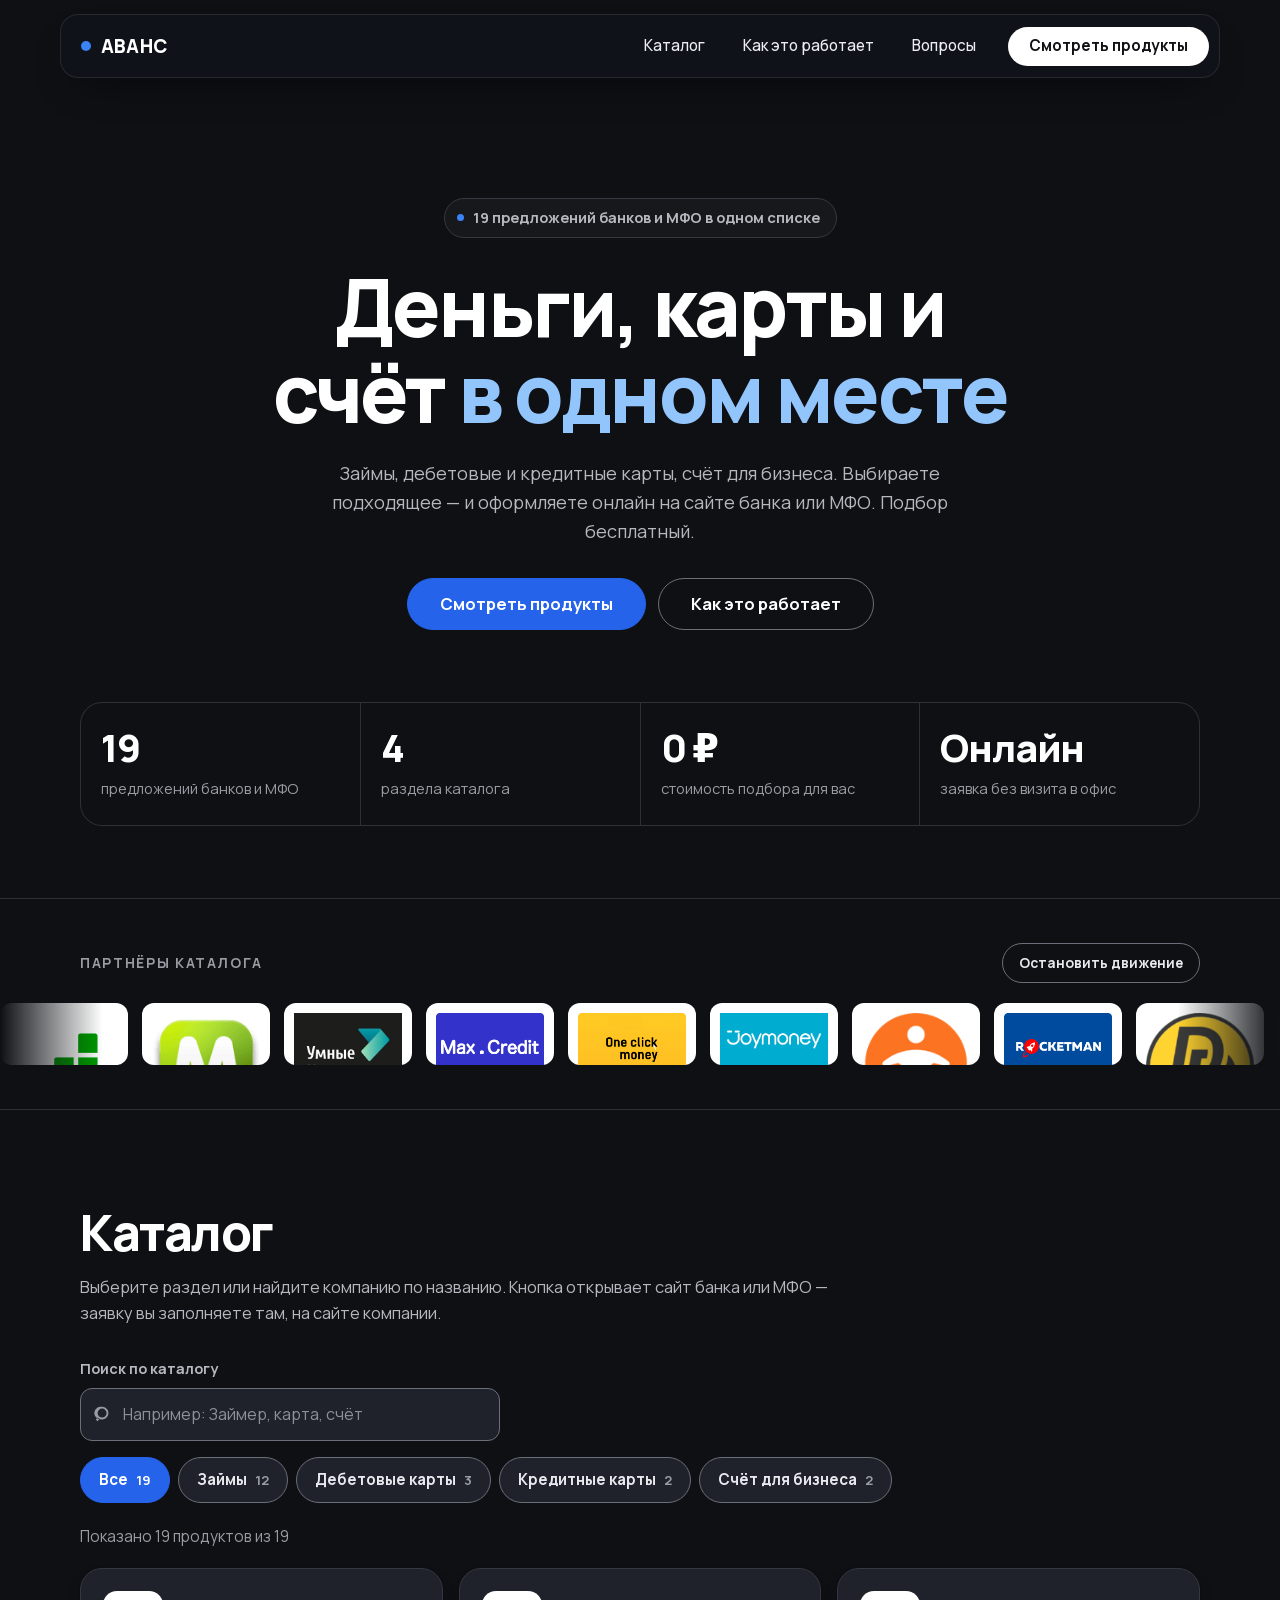
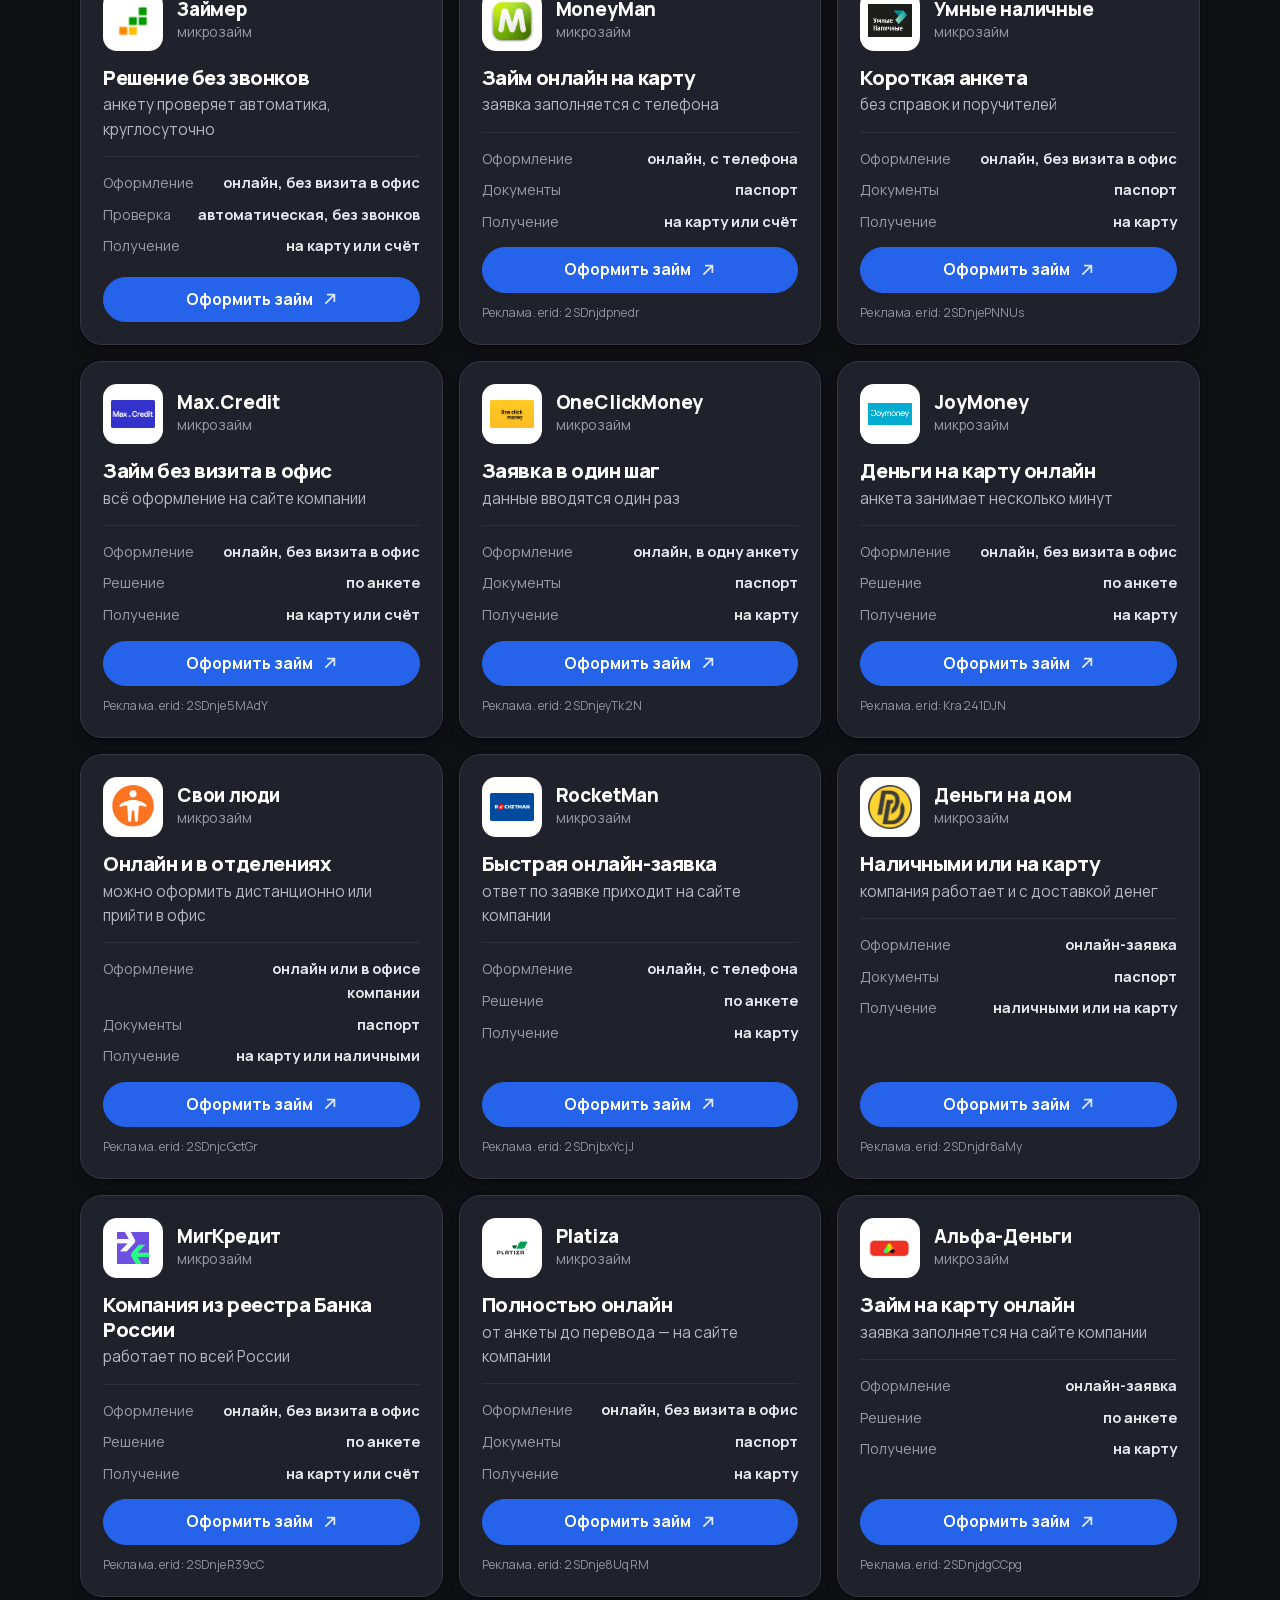
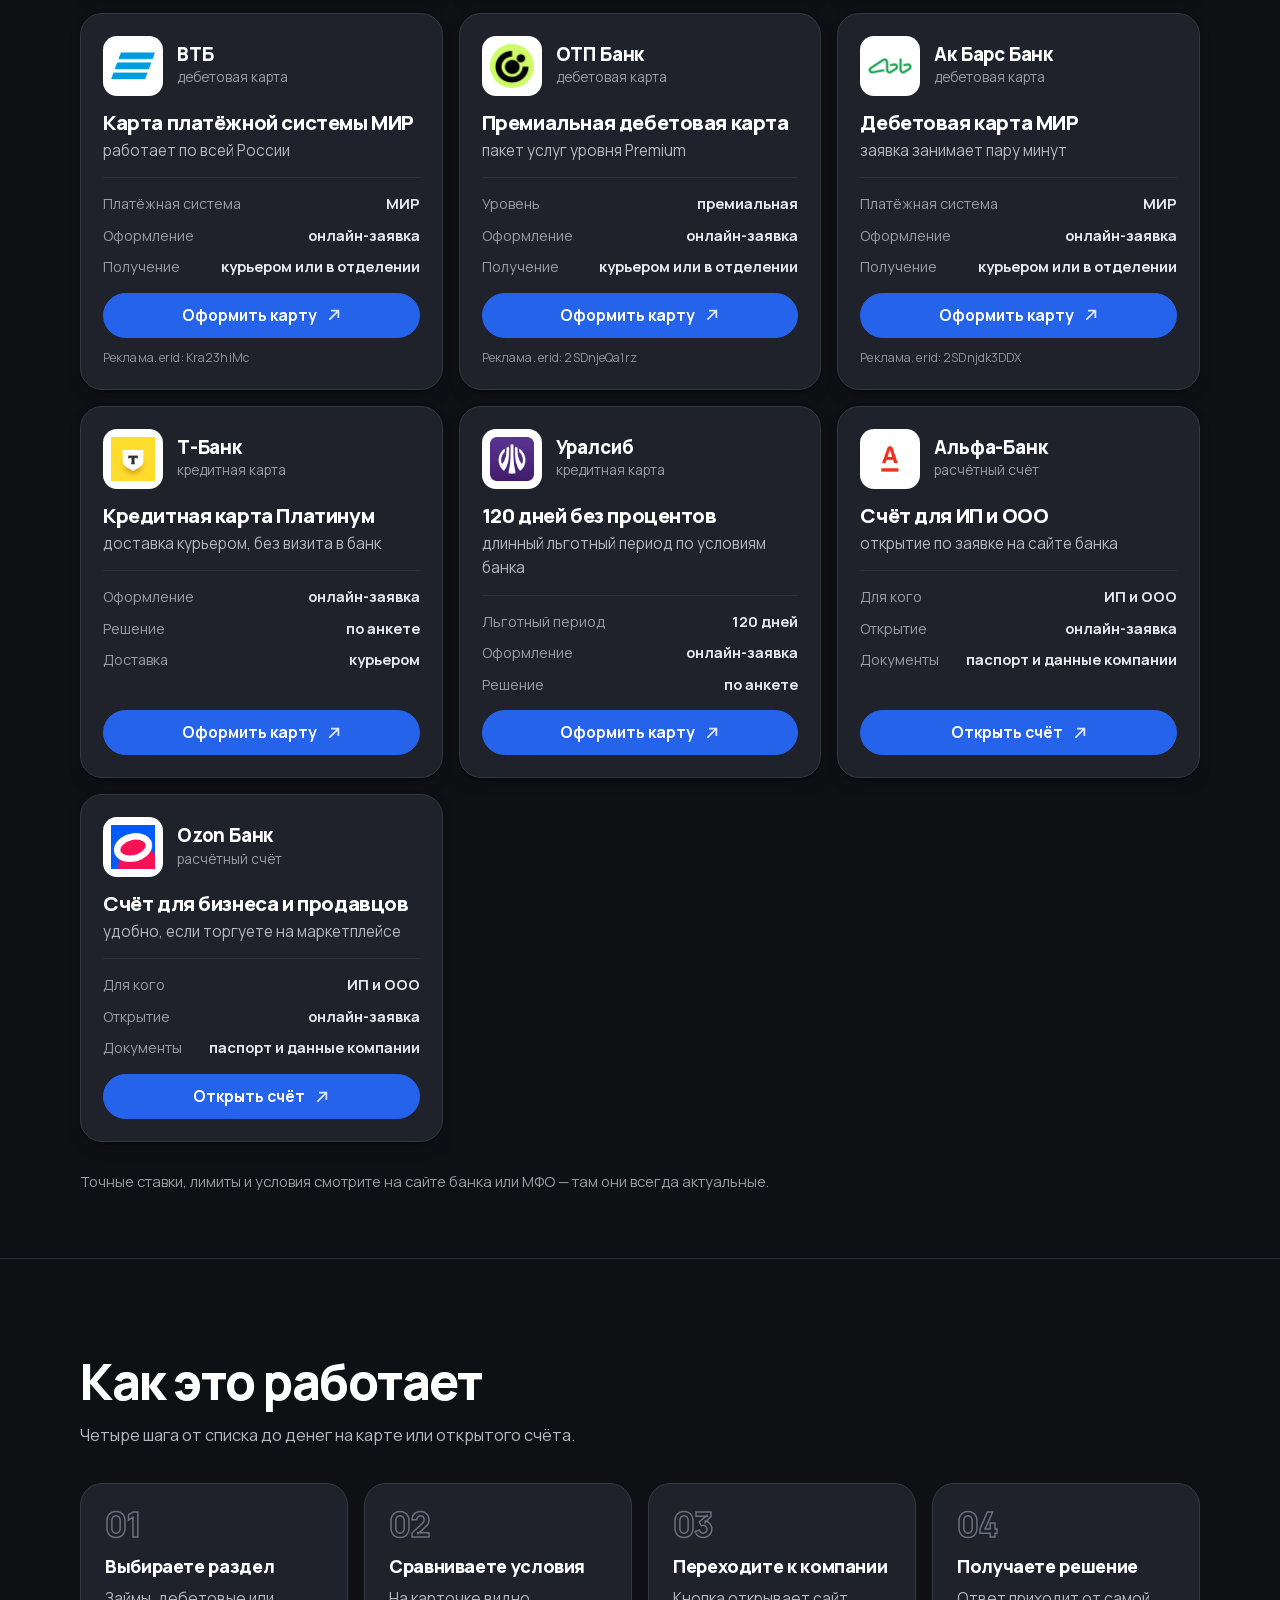
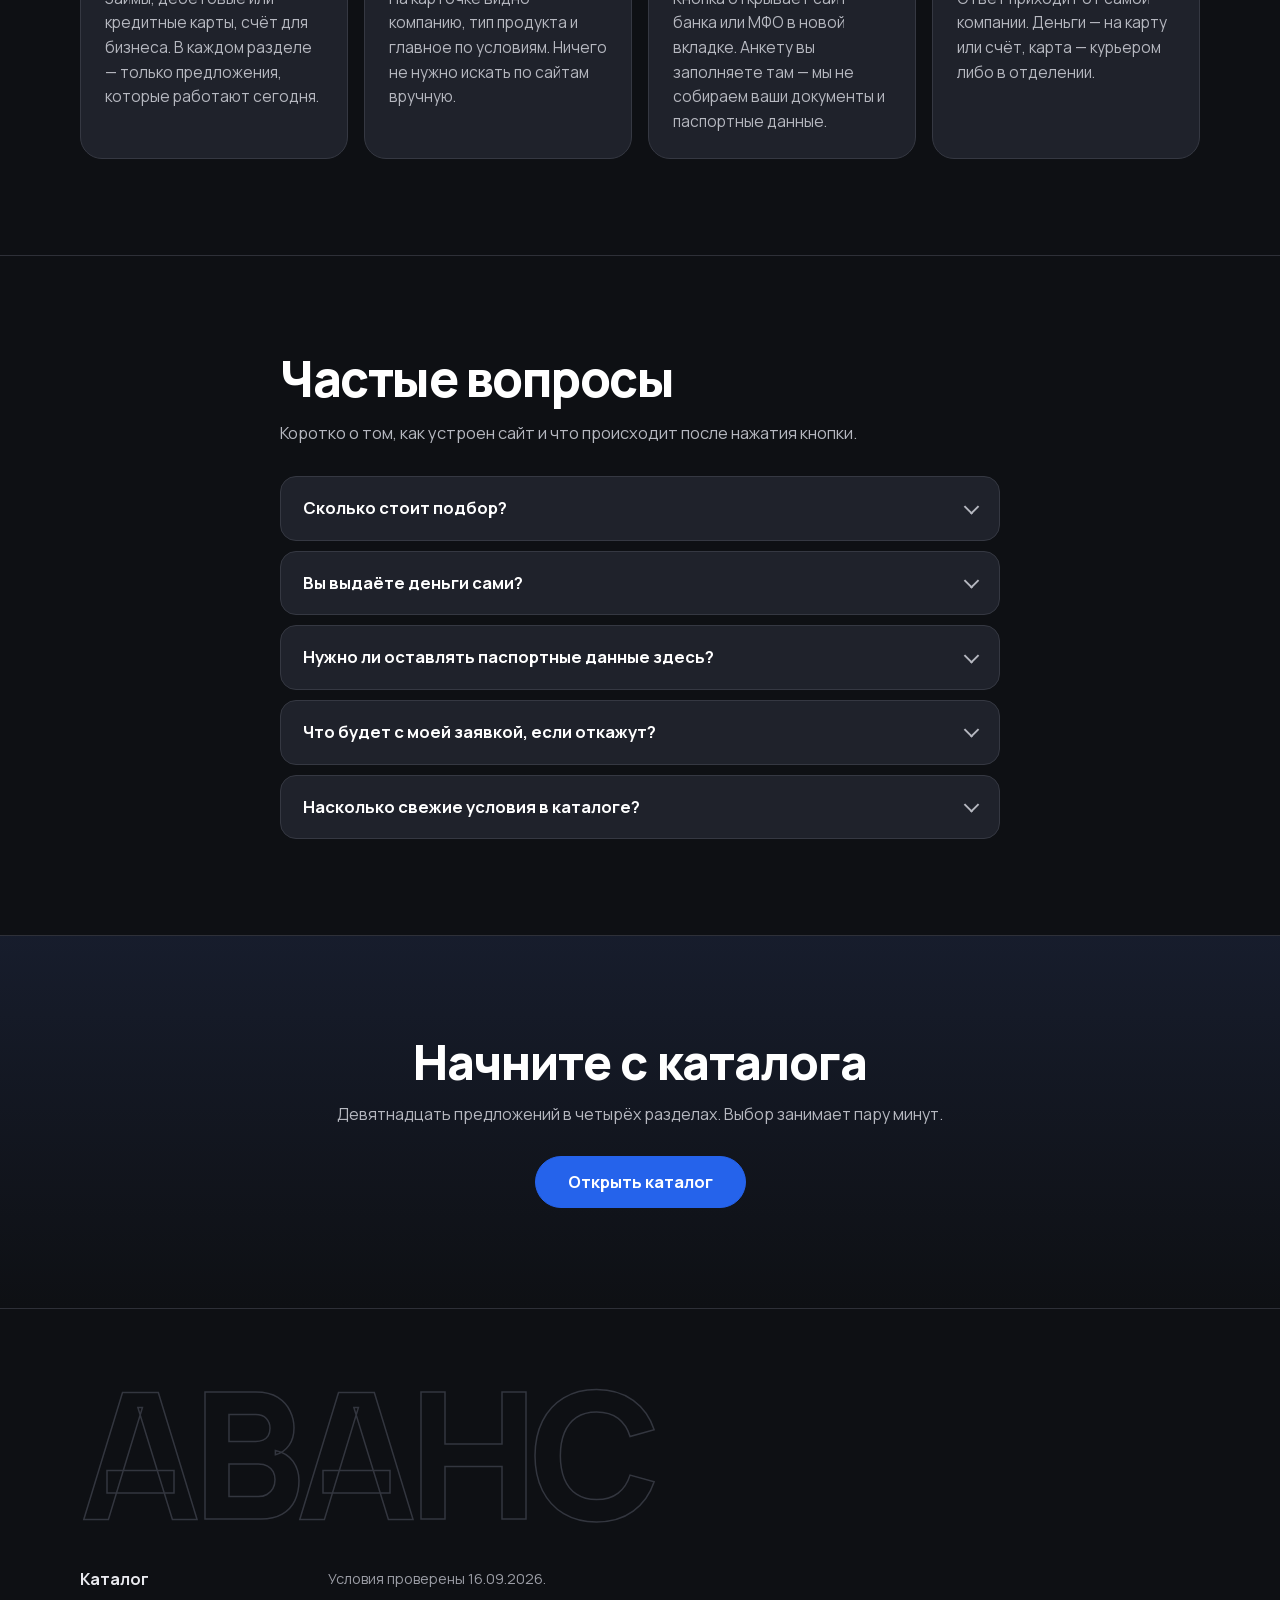
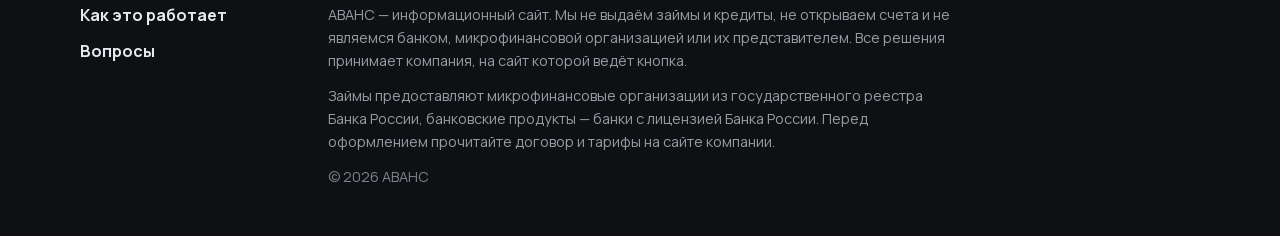
==== index.html @ 2697eca4 "Контраст, фильтры на нативных label, стрелка внешней ссылки, noscript Co-Authored-By: Claude Opus 5 " ====
<!DOCTYPE html>
<html lang="ru">
<head>
<meta charset="utf-8">
<meta name="viewport" content="width=device-width, initial-scale=1">
<title>АВАНС — займы, карты и счёт для бизнеса в одном списке</title>
<meta name="description" content="АВАНС — витрина финансовых продуктов: займы онлайн, дебетовые и кредитные карты, расчётный счёт для ИП и ООО. Сравните предложения банков и МФО и оформите заявку онлайн.">
<meta name="theme-color" content="#0e1014">
<meta name="robots" content="noindex, nofollow">
<meta property="og:type" content="website">
<meta property="og:title" content="АВАНС — займы, карты и счёт для бизнеса">
<meta property="og:description" content="Займы онлайн, дебетовые и кредитные карты, расчётный счёт для бизнеса — в одном списке.">
<link rel="icon" href="favicon.svg" type="image/svg+xml">
<link rel="stylesheet" href="fonts/manrope.css?v=20260916120903">
<link rel="stylesheet" href="css/style.css?v=20260916120903">
</head>
<body>

<a class="skip-link" href="#main">Перейти к каталогу</a>

<header class="head">
  <div class="head__bar">
    <a class="brand" href="index.html" aria-label="АВАНС — на главную">
      <span class="brand__dot" aria-hidden="true"></span>
      <span class="brand__word" data-brand>АВАНС</span>
    </a>

    <nav class="head__nav" aria-label="Разделы сайта">
      <ul class="pills" role="list">
        <li><a class="pill" href="#catalog">Каталог</a></li>
        <li><a class="pill" href="#how">Как это работает</a></li>
        <li><a class="pill" href="#faq">Вопросы</a></li>
      </ul>
    </nav>

    <a class="btn btn--light head__cta" href="#catalog">Смотреть продукты</a>

    <button class="burger" type="button" id="burger" aria-expanded="false" aria-controls="mobile-menu">
      <span class="burger__lines" aria-hidden="true"></span>
      <span class="vh">Меню</span>
    </button>
  </div>

  <div class="menu" id="mobile-menu" hidden>
    <div class="menu__panel" role="dialog" aria-modal="true" aria-labelledby="menu-title" tabindex="-1">
      <p class="vh" id="menu-title">Меню сайта</p>
      <button class="menu__close" type="button" id="menu-close">
        <span aria-hidden="true">✕</span><span class="vh">Закрыть меню</span>
      </button>
      <ul class="menu__list" role="list">
        <li><a href="#catalog">Каталог</a></li>
        <li><a href="#how">Как это работает</a></li>
        <li><a href="#faq">Вопросы</a></li>
      </ul>
      <a class="btn btn--blue btn--block" href="#catalog">Смотреть продукты</a>
    </div>
  </div>
</header>

<main id="main">

  <!-- ─────────── первый экран ─────────── -->
  <section class="hero">
    <div class="wrap hero__in">
      <p class="eyebrow"><span class="eyebrow__dot" aria-hidden="true"></span><span data-tagline>19 предложений банков и МФО в одном списке</span></p>

      <h1 class="hero__title">Деньги, карты и счёт <span class="hero__accent">в одном месте</span></h1>

      <p class="hero__lead" data-lead>Займы, дебетовые и кредитные карты, счёт для бизнеса. Выбираете подходящее — и оформляете онлайн на сайте банка или МФО. Подбор бесплатный.</p>

      <div class="hero__cta">
        <a class="btn btn--blue btn--lg" href="#catalog">Смотреть продукты</a>
        <a class="btn btn--ghost btn--lg" href="#how">Как это работает</a>
      </div>

      <ul class="stats" role="list" id="hero-stats"><!-- из data.js --></ul>
    </div>
  </section>

  <!-- ─────────── лента логотипов ─────────── -->
  <section class="ticker" aria-labelledby="ticker-title">
    <div class="wrap ticker__head">
      <h2 class="ticker__title" id="ticker-title">Партнёры каталога</h2>
      <button class="ticker__pause" type="button" id="ticker-pause" aria-controls="ticker-track">Остановить движение</button>
    </div>
    <div class="ticker__mask">
      <ul class="ticker__track" id="ticker-track" role="list"><!-- из data.js --></ul>
    </div>
  </section>

  <!-- ─────────── каталог ─────────── -->
  <section class="catalog" id="catalog" aria-labelledby="catalog-title">
    <div class="wrap">
      <div class="section-head">
        <h2 class="section-title" id="catalog-title">Каталог</h2>
        <p class="section-lead">Выберите раздел или найдите компанию по названию. Кнопка открывает сайт банка или МФО — заявку вы заполняете там, на сайте компании.</p>
      </div>

      <div class="toolbar">
        <div class="search">
          <label class="search__label" for="q">Поиск по каталогу</label>
          <div class="search__box">
            <svg class="search__icon" viewBox="0 0 20 20" width="18" height="18" aria-hidden="true" focusable="false"><path d="M9 2a7 7 0 1 1-4.9 12L2 16.1 3.9 18 6 15.9A7 7 0 0 1 9 2Zm0 2a5 5 0 1 0 0 10A5 5 0 0 0 9 4Z" fill="currentColor"/></svg>
            <input class="search__input" id="q" type="search" placeholder="Например: Займер, карта, счёт" autocomplete="off" spellcheck="false">
          </div>
        </div>

        <fieldset class="filters">
          <legend class="vh">Раздел каталога</legend>
          <div class="filters__row" id="filters"><!-- из data.js --></div>
        </fieldset>
      </div>

      <noscript>
        <p class="catalog__noscript">Каталог собирается скриптом, а он сейчас отключён в браузере.
        Включите JavaScript — и список предложений появится здесь.</p>
      </noscript>

      <p class="results" id="results" role="status" aria-live="polite"></p>

      <ul class="offers" id="offers" role="list"><!-- из data.js --></ul>

      <div class="empty" id="empty" hidden>
        <p class="empty__text">По этому запросу ничего не нашлось.</p>
        <button class="btn btn--ghost" type="button" id="reset">Показать все продукты</button>
      </div>

      <p class="catalog__note">Точные ставки, лимиты и условия смотрите на сайте банка или МФО — там они всегда актуальные.</p>
    </div>
  </section>

  <!-- ─────────── как это работает ─────────── -->
  <section class="how" id="how" aria-labelledby="how-title">
    <div class="wrap">
      <div class="section-head">
        <h2 class="section-title" id="how-title">Как это работает</h2>
        <p class="section-lead">Четыре шага от списка до денег на карте или открытого счёта.</p>
      </div>

      <ol class="steps" role="list">
        <li class="step">
          <span class="step__num" aria-hidden="true">01</span>
          <h3 class="step__title">Выбираете раздел</h3>
          <p class="step__text">Займы, дебетовые или кредитные карты, счёт для бизнеса. В каждом разделе — только предложения, которые работают сегодня.</p>
        </li>
        <li class="step">
          <span class="step__num" aria-hidden="true">02</span>
          <h3 class="step__title">Сравниваете условия</h3>
          <p class="step__text">На карточке видно компанию, тип продукта и главное по условиям. Ничего не нужно искать по сайтам вручную.</p>
        </li>
        <li class="step">
          <span class="step__num" aria-hidden="true">03</span>
          <h3 class="step__title">Переходите к компании</h3>
          <p class="step__text">Кнопка открывает сайт банка или МФО в новой вкладке. Анкету вы заполняете там — мы не собираем ваши документы и паспортные данные.</p>
        </li>
        <li class="step">
          <span class="step__num" aria-hidden="true">04</span>
          <h3 class="step__title">Получаете решение</h3>
          <p class="step__text">Ответ приходит от самой компании. Деньги — на карту или счёт, карта — курьером либо в отделении.</p>
        </li>
      </ol>
    </div>
  </section>

  <!-- ─────────── вопросы ─────────── -->
  <section class="faq" id="faq" aria-labelledby="faq-title">
    <div class="wrap wrap--narrow">
      <div class="section-head">
        <h2 class="section-title" id="faq-title">Частые вопросы</h2>
        <p class="section-lead">Коротко о том, как устроен сайт и что происходит после нажатия кнопки.</p>
      </div>

      <div class="qa">
        <details class="qa__item">
          <summary class="qa__q">Сколько стоит подбор?</summary>
          <div class="qa__a"><p>Нисколько. Сайт бесплатный для посетителя: мы получаем вознаграждение от банков и МФО за переход, а условия для вас от этого не меняются.</p></div>
        </details>
        <details class="qa__item">
          <summary class="qa__q">Вы выдаёте деньги сами?</summary>
          <div class="qa__a"><p>Нет. АВАНС — витрина предложений. Договор вы заключаете напрямую с банком или микрофинансовой организацией, она же принимает решение и переводит деньги.</p></div>
        </details>
        <details class="qa__item">
          <summary class="qa__q">Нужно ли оставлять паспортные данные здесь?</summary>
          <div class="qa__a"><p>Нет. На этом сайте нет анкет: все поля заполняются уже на сайте компании, по её защищённой форме.</p></div>
        </details>
        <details class="qa__item">
          <summary class="qa__q">Что будет с моей заявкой, если откажут?</summary>
          <div class="qa__a"><p>Решение принимает компания, и отказ не мешает подать заявку в другую из списка. Ограничений по числу заявок на сайте нет, но помните: каждое обращение банк или МФО может отразить в кредитной истории.</p></div>
        </details>
        <details class="qa__item">
          <summary class="qa__q">Насколько свежие условия в каталоге?</summary>
          <div class="qa__a"><p>Каталог обновляется вручную, дата последней проверки стоит в подвале. Ставки и лимиты компании меняют чаще, поэтому итоговые цифры всегда смотрите на их сайте.</p></div>
        </details>
      </div>
    </div>
  </section>

  <!-- ─────────── финальный блок ─────────── -->
  <section class="final" aria-labelledby="final-title">
    <div class="wrap wrap--narrow final__in">
      <h2 class="final__title" id="final-title">Начните с каталога</h2>
      <p class="final__text">Девятнадцать предложений в четырёх разделах. Выбор занимает пару минут.</p>
      <div class="final__cta">
        <a class="btn btn--blue btn--lg" href="#catalog">Открыть каталог</a>
        <a class="btn btn--ghost btn--lg" href="#" id="tg-link" hidden>Написать в Telegram</a>
      </div>
    </div>
  </section>

</main>

<footer class="foot">
  <div class="wrap">
    <p class="foot__word" aria-hidden="true" data-brand>АВАНС</p>

    <div class="foot__cols">
      <nav class="foot__nav" aria-label="Подвал">
        <ul role="list">
          <li><a href="#catalog">Каталог</a></li>
          <li><a href="#how">Как это работает</a></li>
          <li><a href="#faq">Вопросы</a></li>
        </ul>
      </nav>

      <div class="foot__legal">
        <p>Условия проверены <span data-updated>16.09.2026</span>.</p>
        <p><span data-brand-inline>АВАНС</span> — информационный сайт. Мы не выдаём займы и кредиты, не открываем счета и не являемся банком, микрофинансовой организацией или их представителем. Все решения принимает компания, на сайт которой ведёт кнопка.</p>
        <p>Займы предоставляют микрофинансовые организации из государственного реестра Банка России, банковские продукты — банки с лицензией Банка России. Перед оформлением прочитайте договор и тарифы на сайте компании.</p>
        <p class="foot__copy">© <span data-year>2026</span> <span data-brand-inline>АВАНС</span></p>
      </div>
    </div>
  </div>
</footer>

<script src="data.js?v=20260916120903"></script>
<script src="js/app.js?v=20260916120903"></script>
</body>
</html>
---- fonts/manrope.css ----
/* Manrope (Google Fonts, self-hosted: latin + cyrillic)  */

@font-face { font-family: "Manrope"; font-style: normal; font-weight: 400; font-display: swap;
  src: url("manrope-400-cyrillic.woff2") format("woff2");
  unicode-range: U+0301, U+0400-045F, U+0490-0491, U+04B0-04B1, U+2116; }
@font-face { font-family: "Manrope"; font-style: normal; font-weight: 400; font-display: swap;
  src: url("manrope-400-latin.woff2") format("woff2");
  unicode-range: U+0000-00FF, U+0131, U+0152-0153, U+02BB-02BC, U+02C6, U+02DA, U+02DC, U+0304, U+0308, U+0329, U+2000-206F, U+20AC, U+2122, U+2191, U+2193, U+2212, U+2215, U+FEFF, U+FFFD; }
@font-face { font-family: "Manrope"; font-style: normal; font-weight: 500; font-display: swap;
  src: url("manrope-500-cyrillic.woff2") format("woff2");
  unicode-range: U+0301, U+0400-045F, U+0490-0491, U+04B0-04B1, U+2116; }
@font-face { font-family: "Manrope"; font-style: normal; font-weight: 500; font-display: swap;
  src: url("manrope-500-latin.woff2") format("woff2");
  unicode-range: U+0000-00FF, U+0131, U+0152-0153, U+02BB-02BC, U+02C6, U+02DA, U+02DC, U+0304, U+0308, U+0329, U+2000-206F, U+20AC, U+2122, U+2191, U+2193, U+2212, U+2215, U+FEFF, U+FFFD; }
@font-face { font-family: "Manrope"; font-style: normal; font-weight: 700; font-display: swap;
  src: url("manrope-700-cyrillic.woff2") format("woff2");
  unicode-range: U+0301, U+0400-045F, U+0490-0491, U+04B0-04B1, U+2116; }
@font-face { font-family: "Manrope"; font-style: normal; font-weight: 700; font-display: swap;
  src: url("manrope-700-latin.woff2") format("woff2");
  unicode-range: U+0000-00FF, U+0131, U+0152-0153, U+02BB-02BC, U+02C6, U+02DA, U+02DC, U+0304, U+0308, U+0329, U+2000-206F, U+20AC, U+2122, U+2191, U+2193, U+2212, U+2215, U+FEFF, U+FFFD; }
@font-face { font-family: "Manrope"; font-style: normal; font-weight: 800; font-display: swap;
  src: url("manrope-800-cyrillic.woff2") format("woff2");
  unicode-range: U+0301, U+0400-045F, U+0490-0491, U+04B0-04B1, U+2116; }
@font-face { font-family: "Manrope"; font-style: normal; font-weight: 800; font-display: swap;
  src: url("manrope-800-latin.woff2") format("woff2");
  unicode-range: U+0000-00FF, U+0131, U+0152-0153, U+02BB-02BC, U+02C6, U+02DA, U+02DC, U+0304, U+0308, U+0329, U+2000-206F, U+20AC, U+2122, U+2191, U+2193, U+2212, U+2215, U+FEFF, U+FFFD; }
---- css/style.css ----
/* ============================================================
   АВАНС — витрина финансовых продуктов.
   Тёмный «alt tab»: холст #0e1014, приподнятые карточки,
   волосяные рамки, один синий акцент, шрифт Manrope/Satoshi.
   ============================================================ */

:root {
  /* поверхности */
  --bg: #0e1014;
  --page: #1f222b;          /* карточки, поля ввода */
  --surface-soft: #2a2d36;  /* вложенные плашки */
  --wash: #1e2740;          /* тёмно-синяя подсветка */

  /* текст */
  --ink: #ffffff;
  --charcoal: #e8e9ee;
  --granite: #b6b8c0;
  --slate: #9a9ca4;

  /* линии */
  --mist: #2e3038;
  --border-soft: #353842;   /* декоративные рамки карточек */
  --border-ctrl: #6b6f7a;   /* рамки полей и кнопок: 3.8:1 к фону */
  --border-ctrl-hover: #8b8f99;

  /* единственный синий */
  --blue: #3b82f6;
  --blue-fill: #2563eb;
  --blue-fill-hover: #1e51e0;   /* белый текст 6.35:1; светлее нельзя */
  --blue-text: #93c5fd;

  --maxw: 1160px;
  --maxw-narrow: 760px;
  --r-card: 16px;
  --r-feature: 22px;
  --r-input: 12px;
  --r-pill: 9999px;

  --shadow-1: 0 1px 2px rgba(0,0,0,.5), 0 8px 20px -12px rgba(0,0,0,.6);
  --shadow-2: 0 2px 6px rgba(0,0,0,.55), 0 20px 44px -18px rgba(0,0,0,.7);

  --font: "Manrope", ui-sans-serif, system-ui, -apple-system, "Segoe UI", Roboto, sans-serif;
  --ease: cubic-bezier(.22,.61,.36,1);

  color-scheme: dark;
}

/* ---------- сброс ---------- */
*, *::before, *::after { box-sizing: border-box; }
* { margin: 0; }
html { -webkit-text-size-adjust: 100%; scroll-behavior: smooth; scroll-padding-top: 108px; }
@media (prefers-reduced-motion: reduce) { html { scroll-behavior: auto; } }

body {
  background: var(--bg);
  color: var(--charcoal);
  font-family: var(--font);
  font-size: 16px;
  line-height: 1.6;
  -webkit-font-smoothing: antialiased;
  overflow-x: hidden;
}

img, svg { display: block; max-width: 100%; }
/* display у .btn/.card сильнее, чем встроенный [hidden] — гасим явно,
   иначе скрытая кнопка «Написать в Telegram» всё равно показывается. */
[hidden] { display: none !important; }
button, input { font: inherit; color: inherit; }
h1, h2, h3 { color: var(--ink); line-height: 1.08; letter-spacing: -.02em; font-weight: 800; }

.wrap { width: 100%; max-width: var(--maxw); margin: 0 auto; padding-inline: 20px; }
.wrap--narrow { max-width: var(--maxw-narrow); }

.vh {
  position: absolute !important; width: 1px; height: 1px; padding: 0; margin: -1px;
  overflow: hidden; clip: rect(0 0 0 0); clip-path: inset(50%); white-space: nowrap; border: 0;
}

/* ---------- фокус ---------- */
:where(a, button, input, summary, [tabindex]):focus-visible {
  outline: 2px solid #ffffff;
  outline-offset: 3px;
  border-radius: 8px;
  box-shadow: 0 0 0 6px rgba(59,130,246,.45);
}

.skip-link {
  position: absolute; left: 16px; top: -200px; z-index: 200;
  background: #fff; color: #111; padding: 12px 18px; border-radius: 10px;
  font-weight: 700; text-decoration: none; transition: top .15s var(--ease);
}
.skip-link:focus { top: 16px; }

/* ---------- кнопки ---------- */
.btn {
  display: inline-flex; align-items: center; justify-content: center; gap: 10px;
  padding: 13px 26px; border-radius: var(--r-pill); border: 1px solid transparent;
  font-weight: 700; font-size: .98rem; line-height: 1.1; text-decoration: none;
  cursor: pointer; white-space: nowrap;
  transition: background .15s var(--ease), color .15s var(--ease), transform .15s var(--ease), border-color .15s var(--ease);
}
.btn--blue { background: var(--blue-fill); color: #fff; border-color: var(--blue-fill); }
.btn--blue:hover { background: var(--blue-fill-hover); border-color: var(--blue-fill-hover); transform: translateY(-2px); }
.btn--light { background: #fff; color: #111216; }
.btn--light:hover { background: #e7e8ec; transform: translateY(-2px); }
.btn--ghost { background: transparent; color: var(--ink); border-color: var(--border-ctrl); }
.btn--ghost:hover { background: rgba(255,255,255,.08); border-color: var(--border-ctrl-hover); transform: translateY(-2px); }
.btn--lg { padding: 16px 32px; font-size: 1.04rem; }
.btn--block { display: flex; width: 100%; }
.btn__arrow { flex: none; opacity: .85; }
.btn:active { transform: translateY(0); }
@media (prefers-reduced-motion: reduce) { .btn:hover { transform: none; } }

/* ============================================================
   шапка
   ============================================================ */
.head { position: sticky; top: 0; z-index: 100; padding: 14px 20px 0; }
.head__bar {
  max-width: var(--maxw); margin: 0 auto;
  display: flex; align-items: center; gap: 16px;
  padding: 10px 10px 10px 20px; border-radius: 18px;
  background: rgba(18,20,27,.82);
  -webkit-backdrop-filter: blur(20px) saturate(180%);
  backdrop-filter: blur(20px) saturate(180%);
  border: 1px solid rgba(255,255,255,.09);
  box-shadow: 0 18px 40px -22px rgba(0,0,0,.9);
}

.brand { display: inline-flex; align-items: center; gap: 10px; text-decoration: none; color: #fff; margin-right: auto; }
.brand__dot { width: 10px; height: 10px; border-radius: 50%; background: var(--blue); flex: none; }
.brand__word { font-weight: 800; font-size: 1.18rem; letter-spacing: .01em; }

.head__nav { display: block; }
.pills { display: flex; gap: 6px; list-style: none; padding: 0; margin: 0; }
.pill {
  display: inline-flex; align-items: center; padding: 9px 16px; border-radius: var(--r-pill);
  color: #eceef2; text-decoration: none; font-weight: 500; font-size: .95rem; white-space: nowrap;
  transition: background .15s var(--ease), color .15s var(--ease);
}
.pill:hover { background: rgba(255,255,255,.14); color: #fff; }
.pill[aria-current] { background: var(--blue-fill); color: #fff; }

.head__cta { padding: 10px 20px; font-size: .95rem; }

.burger { display: none; width: 44px; height: 44px; border: 0; background: transparent; border-radius: 12px; cursor: pointer; }
.burger:hover { background: rgba(255,255,255,.12); }
.burger__lines, .burger__lines::before, .burger__lines::after {
  display: block; width: 20px; height: 2px; background: #fff; border-radius: 2px; margin-inline: auto; content: "";
}
.burger__lines { position: relative; }
.burger__lines::before { position: absolute; top: -6px; }
.burger__lines::after { position: absolute; top: 6px; }

/* мобильное меню */
.menu { position: fixed; inset: 0; z-index: 150; background: rgba(6,7,10,.7); display: flex; justify-content: flex-end; }
.menu[hidden] { display: none; }
.menu__panel {
  width: min(320px, 86vw); height: 100%; background: #14161d; border-left: 1px solid var(--border-soft);
  padding: 22px 20px; display: flex; flex-direction: column; gap: 10px;
}
.menu__close { align-self: flex-end; width: 44px; height: 44px; border: 0; background: transparent; color: #fff; font-size: 1.2rem; border-radius: 12px; cursor: pointer; }
.menu__close:hover { background: rgba(255,255,255,.12); }
.menu__list { list-style: none; padding: 0; margin: 8px 0 18px; display: grid; gap: 4px; }
.menu__list a { display: block; padding: 14px 12px; border-radius: 12px; color: #fff; text-decoration: none; font-weight: 600; font-size: 1.05rem; }
.menu__list a:hover { background: rgba(255,255,255,.1); }

/* ============================================================
   первый экран
   ============================================================ */
.hero { padding: clamp(56px, 10vw, 120px) 0 clamp(40px, 6vw, 72px); }
.hero__in { text-align: center; }

.eyebrow {
  /* на узком экране строка переносится: точку держим у первой строки,
     иначе она уезжает в вертикальный центр двух строк. */
  display: inline-flex; align-items: flex-start; gap: 9px;
  color: var(--granite); font-size: .92rem; font-weight: 600;
  padding: 7px 16px 7px 12px; border: 1px solid var(--border-soft); border-radius: var(--r-pill);
  background: rgba(255,255,255,.03);
}
.eyebrow__dot { width: 7px; height: 7px; margin-top: .52em; border-radius: 50%; background: var(--blue); flex: none; }

.hero__title {
  margin: 26px auto 0; max-width: 19ch; text-wrap: balance;
  font-size: clamp(2.5rem, 7vw, 5rem); letter-spacing: -.035em; font-weight: 800;
}
.hero__accent { color: var(--blue-text); }
.hero__lead { margin: 22px auto 0; max-width: 58ch; color: var(--granite); font-size: clamp(1rem, 1.6vw, 1.14rem); }

.hero__cta { margin-top: 32px; display: flex; flex-wrap: wrap; gap: 12px; justify-content: center; }

.stats {
  margin: clamp(44px, 6vw, 72px) 0 0; padding: 0; list-style: none;
  display: grid; grid-template-columns: repeat(4, 1fr); gap: 1px;
  background: var(--mist); border: 1px solid var(--mist); border-radius: var(--r-feature); overflow: hidden;
}
.stat { background: var(--bg); padding: 26px 20px; text-align: left; }
.stat__num { display: block; font-size: clamp(1.6rem, 3.2vw, 2.4rem); font-weight: 800; color: var(--ink); letter-spacing: -.03em; line-height: 1; }
.stat__label { display: block; margin-top: 10px; color: var(--slate); font-size: .92rem; line-height: 1.45; }

/* ============================================================
   лента логотипов
   ============================================================ */
.ticker { padding: clamp(28px, 4vw, 44px) 0; border-top: 1px solid var(--mist); border-bottom: 1px solid var(--mist); }
.ticker__head { display: flex; align-items: center; justify-content: space-between; gap: 16px; }
.ticker__title { font-size: .86rem; font-weight: 700; letter-spacing: .12em; text-transform: uppercase; color: var(--slate); }
.ticker__pause {
  background: transparent; border: 1px solid var(--border-ctrl); color: var(--charcoal);
  border-radius: var(--r-pill); padding: 8px 16px; font-size: .86rem; font-weight: 600; cursor: pointer;
}
.ticker__pause:hover { background: rgba(255,255,255,.08); border-color: var(--border-ctrl-hover); }

.ticker__mask { margin-top: 20px; overflow: hidden; -webkit-mask-image: linear-gradient(90deg, transparent, #000 8%, #000 92%, transparent); mask-image: linear-gradient(90deg, transparent, #000 8%, #000 92%, transparent); }
.ticker__track { display: flex; align-items: center; gap: 14px; list-style: none; padding: 0; margin: 0; width: max-content; animation: slide 46s linear infinite; }
.ticker__track.is-paused { animation-play-state: paused; }
@keyframes slide { from { transform: translateX(0); } to { transform: translateX(-50%); } }
@media (prefers-reduced-motion: reduce) { .ticker__track { animation: none; } }

.ticker__item { flex: none; width: 128px; height: 62px; border-radius: 12px; background: #fff; display: grid; place-items: center; padding: 10px; }
.ticker__item img { max-height: 100%; width: auto; object-fit: contain; }

/* ============================================================
   общие заголовки секций
   ============================================================ */
.section-head { max-width: 760px; }
.section-title { font-size: clamp(1.9rem, 4.4vw, 3.1rem); letter-spacing: -.03em; }
.section-lead { margin-top: 14px; color: var(--granite); font-size: 1.03rem; }

.catalog { padding: clamp(56px, 8vw, 96px) 0 clamp(40px, 6vw, 64px); }

/* панель управления каталогом */
.toolbar { margin-top: 30px; display: grid; gap: 16px; }

.search__label { display: block; font-size: .9rem; font-weight: 600; color: var(--granite); margin-bottom: 8px; }
.search__box { position: relative; display: flex; align-items: center; max-width: 420px; }
.search__icon { position: absolute; left: 14px; color: var(--slate); pointer-events: none; }
.search__input {
  width: 100%; background: var(--page); border: 1px solid var(--border-ctrl); border-radius: var(--r-input);
  padding: 13px 14px 13px 42px; color: var(--ink); font-size: 1rem;
}
.search__input::placeholder { color: #8d9099; }
.search__input:hover { border-color: var(--border-ctrl-hover); }

.filters { border: 0; padding: 0; margin: 0; min-width: 0; }
.filters__row { display: flex; flex-wrap: wrap; gap: 8px; }

.chip { position: relative; display: inline-flex; }
.chip input {
  position: absolute; inset: 0; width: 100%; height: 100%; margin: 0; opacity: 0; cursor: pointer;
}
.chip__face {
  display: inline-flex; align-items: baseline; gap: 8px;
  padding: 10px 18px; border-radius: var(--r-pill);
  border: 1px solid var(--border-ctrl); background: var(--page); color: var(--charcoal);
  font-weight: 600; font-size: .95rem; transition: background .15s var(--ease), border-color .15s var(--ease), color .15s var(--ease);
}
.chip__count { font-size: .82rem; color: var(--slate); font-weight: 600; }
.chip input:hover + .chip__face { border-color: var(--border-ctrl-hover); background: var(--surface-soft); }
.chip input:checked + .chip__face { background: var(--blue-fill); border-color: var(--blue-fill); color: #fff; }
.chip input:checked + .chip__face .chip__count { color: #fff; }
.chip input:focus-visible + .chip__face { outline: 2px solid #fff; outline-offset: 3px; box-shadow: 0 0 0 6px rgba(59,130,246,.45); }

.catalog__noscript {
  margin-top: 22px; padding: 18px 20px; border: 1px solid var(--border-ctrl);
  border-radius: var(--r-card); background: var(--page); color: var(--charcoal);
}

.results { margin-top: 22px; color: var(--slate); font-size: .95rem; min-height: 1.5em; }

/* ---------- карточки ---------- */
.offers {
  margin: 18px 0 0; padding: 0; list-style: none;
  display: grid; grid-template-columns: repeat(auto-fill, minmax(320px, 1fr)); gap: 16px;
}
.card {
  height: 100%; display: flex; flex-direction: column; gap: 14px;
  background: var(--page); border: 1px solid var(--border-soft); border-radius: var(--r-feature);
  padding: 22px; box-shadow: var(--shadow-1);
  transition: transform .2s var(--ease), border-color .2s var(--ease), box-shadow .2s var(--ease);
}
.card:hover { transform: translateY(-3px); border-color: #4c505c; box-shadow: var(--shadow-2); }
@media (prefers-reduced-motion: reduce) { .card:hover { transform: none; } }

.card__top { display: flex; align-items: center; gap: 14px; }
.card__logo {
  flex: none; width: 60px; height: 60px; border-radius: 14px; background: #fff;
  display: grid; place-items: center; padding: 8px; overflow: hidden;
}
.card__logo img { max-width: 100%; max-height: 100%; width: auto; height: auto; object-fit: contain; }
.card__plaque { width: 100%; height: 100%; border-radius: 10px; display: grid; place-items: center; font-weight: 800; font-size: 1.1rem; letter-spacing: .02em; }
.card__name { font-size: 1.18rem; font-weight: 800; letter-spacing: -.01em; }
.card__tag { margin-top: 2px; color: var(--slate); font-size: .86rem; }

.card__headline { font-size: 1.28rem; font-weight: 800; color: var(--ink); letter-spacing: -.02em; line-height: 1.2; }
.card__note { margin-top: 4px; color: var(--granite); font-size: .95rem; }

.card__specs { margin: 0; padding: 14px 0 0; border-top: 1px solid var(--mist); display: grid; gap: 8px; }
.card__spec { display: flex; align-items: baseline; justify-content: space-between; gap: 14px; }
.card__spec dt { color: var(--slate); font-size: .9rem; flex: none; }
.card__spec dd { margin: 0; color: var(--charcoal); font-size: .92rem; font-weight: 600; text-align: right; overflow-wrap: anywhere; }

.card__foot { margin-top: auto; display: grid; gap: 10px; }
.card__cta { width: 100%; }
.card__soon {
  display: inline-flex; align-items: center; justify-content: center; width: 100%;
  padding: 13px 20px; border-radius: var(--r-pill); border: 1px dashed var(--border-ctrl);
  color: var(--granite); font-weight: 600; font-size: .95rem;
}
.card__ad { color: #90939b; font-size: .76rem; letter-spacing: .01em; overflow-wrap: anywhere; }

.empty { margin-top: 26px; padding: 30px; border: 1px dashed var(--border-soft); border-radius: var(--r-feature); text-align: center; }
.empty[hidden] { display: none; }
.empty__text { color: var(--granite); margin-bottom: 16px; }

.catalog__note { margin-top: 28px; color: var(--slate); font-size: .92rem; }

/* ============================================================
   как это работает
   ============================================================ */
.how { padding: clamp(56px, 8vw, 96px) 0; border-top: 1px solid var(--mist); }
.steps { margin: 34px 0 0; padding: 0; list-style: none; display: grid; grid-template-columns: repeat(4, 1fr); gap: 16px; }
.step { background: var(--page); border: 1px solid var(--border-soft); border-radius: var(--r-feature); padding: 24px; }
.step__num { display: block; font-size: 2.1rem; font-weight: 800; color: transparent; -webkit-text-stroke: 1.5px #6b7080; letter-spacing: -.03em; line-height: 1; }
.step__title { margin-top: 16px; font-size: 1.14rem; }
.step__text { margin-top: 10px; color: var(--granite); font-size: .96rem; }

/* ============================================================
   вопросы
   ============================================================ */
.faq { padding: clamp(56px, 8vw, 96px) 0; border-top: 1px solid var(--mist); }
.qa { margin-top: 30px; display: grid; gap: 10px; }
.qa__item { background: var(--page); border: 1px solid var(--border-soft); border-radius: var(--r-card); overflow: hidden; }
.qa__q {
  list-style: none; cursor: pointer; padding: 18px 54px 18px 22px; position: relative;
  font-weight: 700; color: var(--ink); font-size: 1.04rem;
}
.qa__q::-webkit-details-marker { display: none; }
.qa__q::after {
  content: ""; position: absolute; right: 22px; top: 50%; width: 11px; height: 11px;
  border-right: 2px solid var(--granite); border-bottom: 2px solid var(--granite);
  transform: translateY(-70%) rotate(45deg); transition: transform .18s var(--ease);
}
.qa__item[open] .qa__q::after { transform: translateY(-30%) rotate(-135deg); }
.qa__q:hover { background: rgba(255,255,255,.04); }
.qa__a { padding: 0 22px 20px; color: var(--granite); }

/* ============================================================
   финал + подвал
   ============================================================ */
.final { padding: clamp(56px, 8vw, 100px) 0; border-top: 1px solid var(--mist); background: linear-gradient(180deg, rgba(30,39,64,.55), rgba(14,16,20,0)); }
.final__in { text-align: center; }
.final__title { font-size: clamp(1.9rem, 4.6vw, 3rem); }
.final__text { margin-top: 14px; color: var(--granite); }
.final__cta { margin-top: 28px; display: flex; gap: 12px; justify-content: center; flex-wrap: wrap; }

.foot { padding: clamp(40px, 6vw, 64px) 0 48px; border-top: 1px solid var(--mist); }
.foot__word {
  font-size: clamp(3.4rem, 17vw, 11rem); font-weight: 800; letter-spacing: -.045em; line-height: .9;
  color: transparent; -webkit-text-stroke: 1.5px #33363f; user-select: none;
}
.foot__cols { margin-top: 36px; display: grid; grid-template-columns: 220px 1fr; gap: 28px; }
.foot__nav ul { list-style: none; padding: 0; margin: 0; display: grid; gap: 10px; }
.foot__nav a { color: var(--charcoal); text-decoration: none; font-weight: 600; }
.foot__nav a:hover { color: #fff; text-decoration: underline; text-underline-offset: 4px; }
.foot__legal { color: var(--slate); font-size: .9rem; display: grid; gap: 12px; max-width: 70ch; }
.foot__copy { color: #7e818a; }

/* ============================================================
   адаптив
   ============================================================ */
@media (max-width: 1000px) {
  .steps { grid-template-columns: repeat(2, 1fr); }
  .stats { grid-template-columns: repeat(2, 1fr); }
}
@media (max-width: 860px) {
  .head__nav, .head__cta { display: none; }
  .burger { display: grid; place-items: center; }
  .head { padding-top: 10px; }
  html { scroll-padding-top: 88px; }
}
@media (max-width: 620px) {
  .offers { grid-template-columns: 1fr; }
  .steps { grid-template-columns: 1fr; }
  .hero__cta .btn, .final__cta .btn { flex: 1 1 100%; }
  .foot__cols { grid-template-columns: 1fr; }
  .card { padding: 18px; }
  .ticker__head { flex-wrap: wrap; }
}

/* ============================================================
   режим высокой контрастности / принудительные цвета
   ============================================================ */
@media (forced-colors: active) {
  .card, .step, .qa__item, .chip__face, .search__input, .head__bar { border: 1px solid CanvasText; }
  .chip input:checked + .chip__face { background: Highlight; color: HighlightText; forced-color-adjust: none; }
  .step__num, .foot__word { color: CanvasText; -webkit-text-stroke: 0; }
  .btn { border: 1px solid CanvasText; }
}
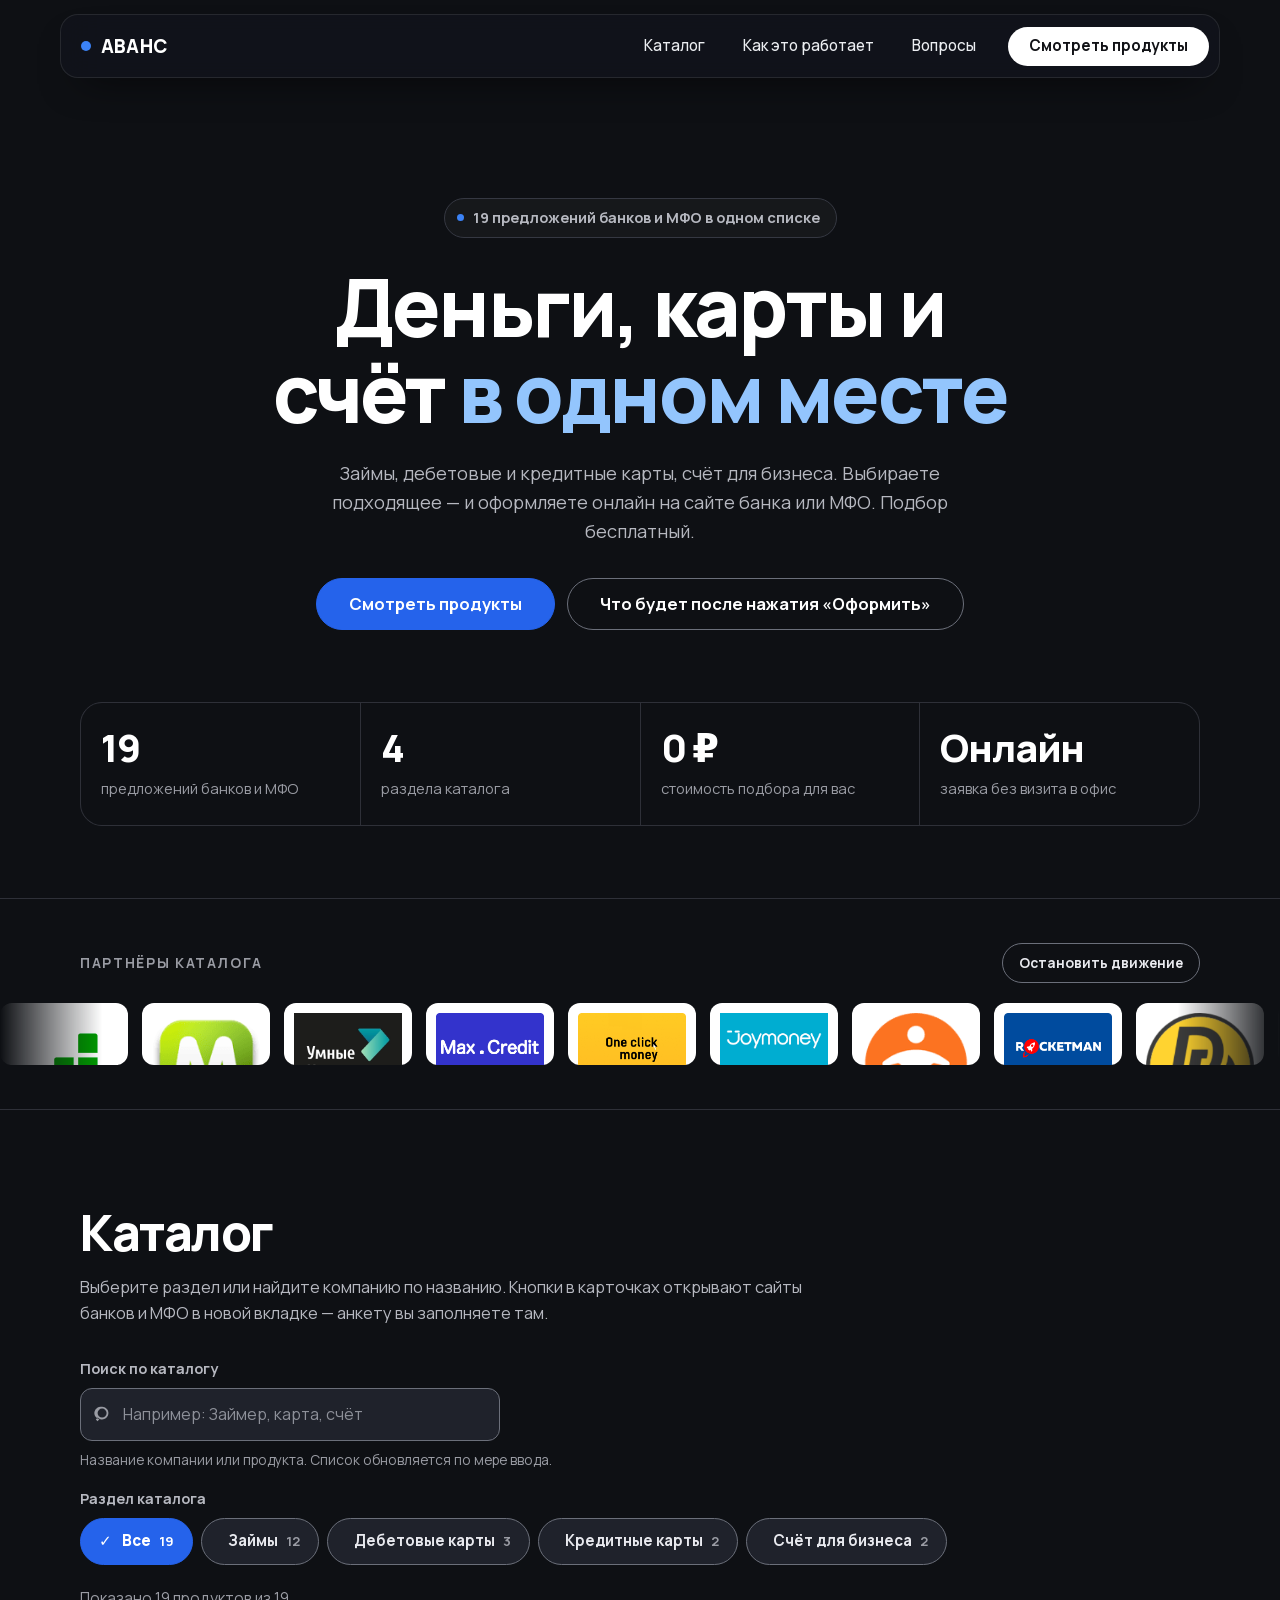
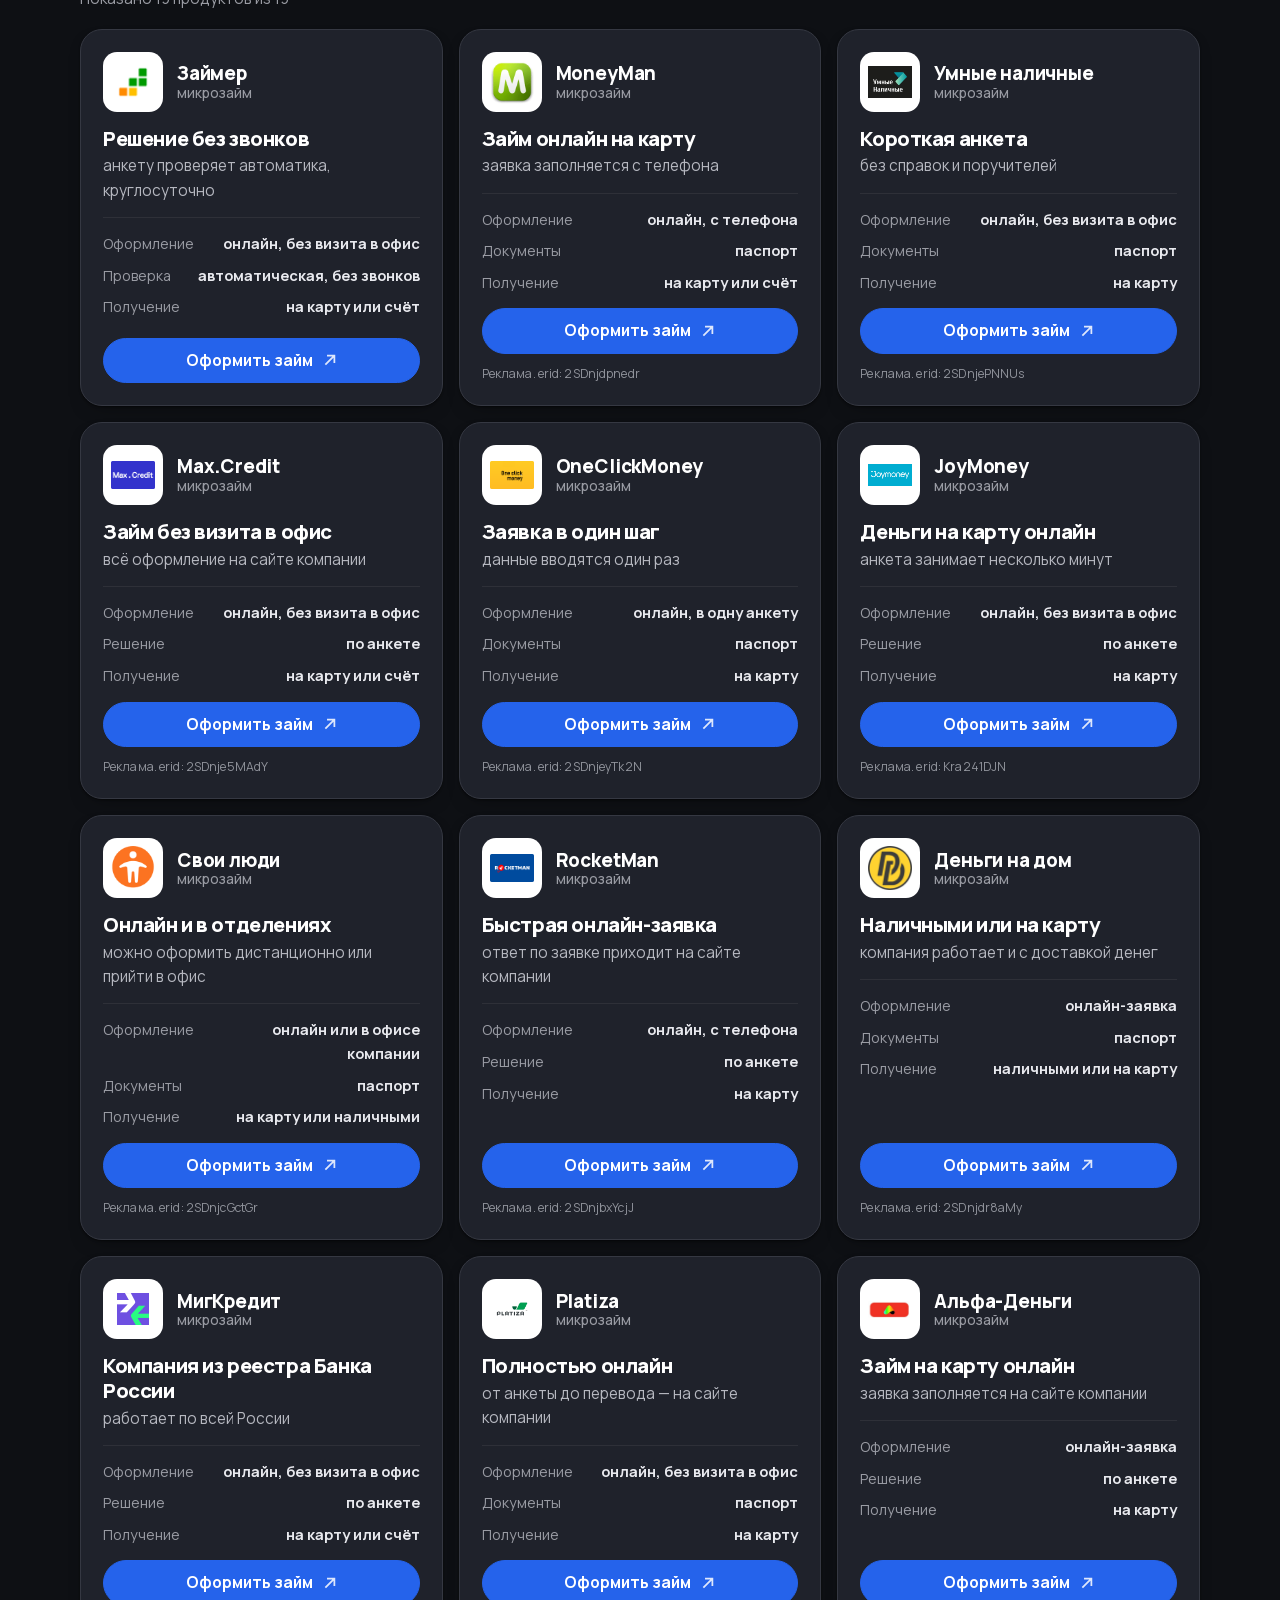
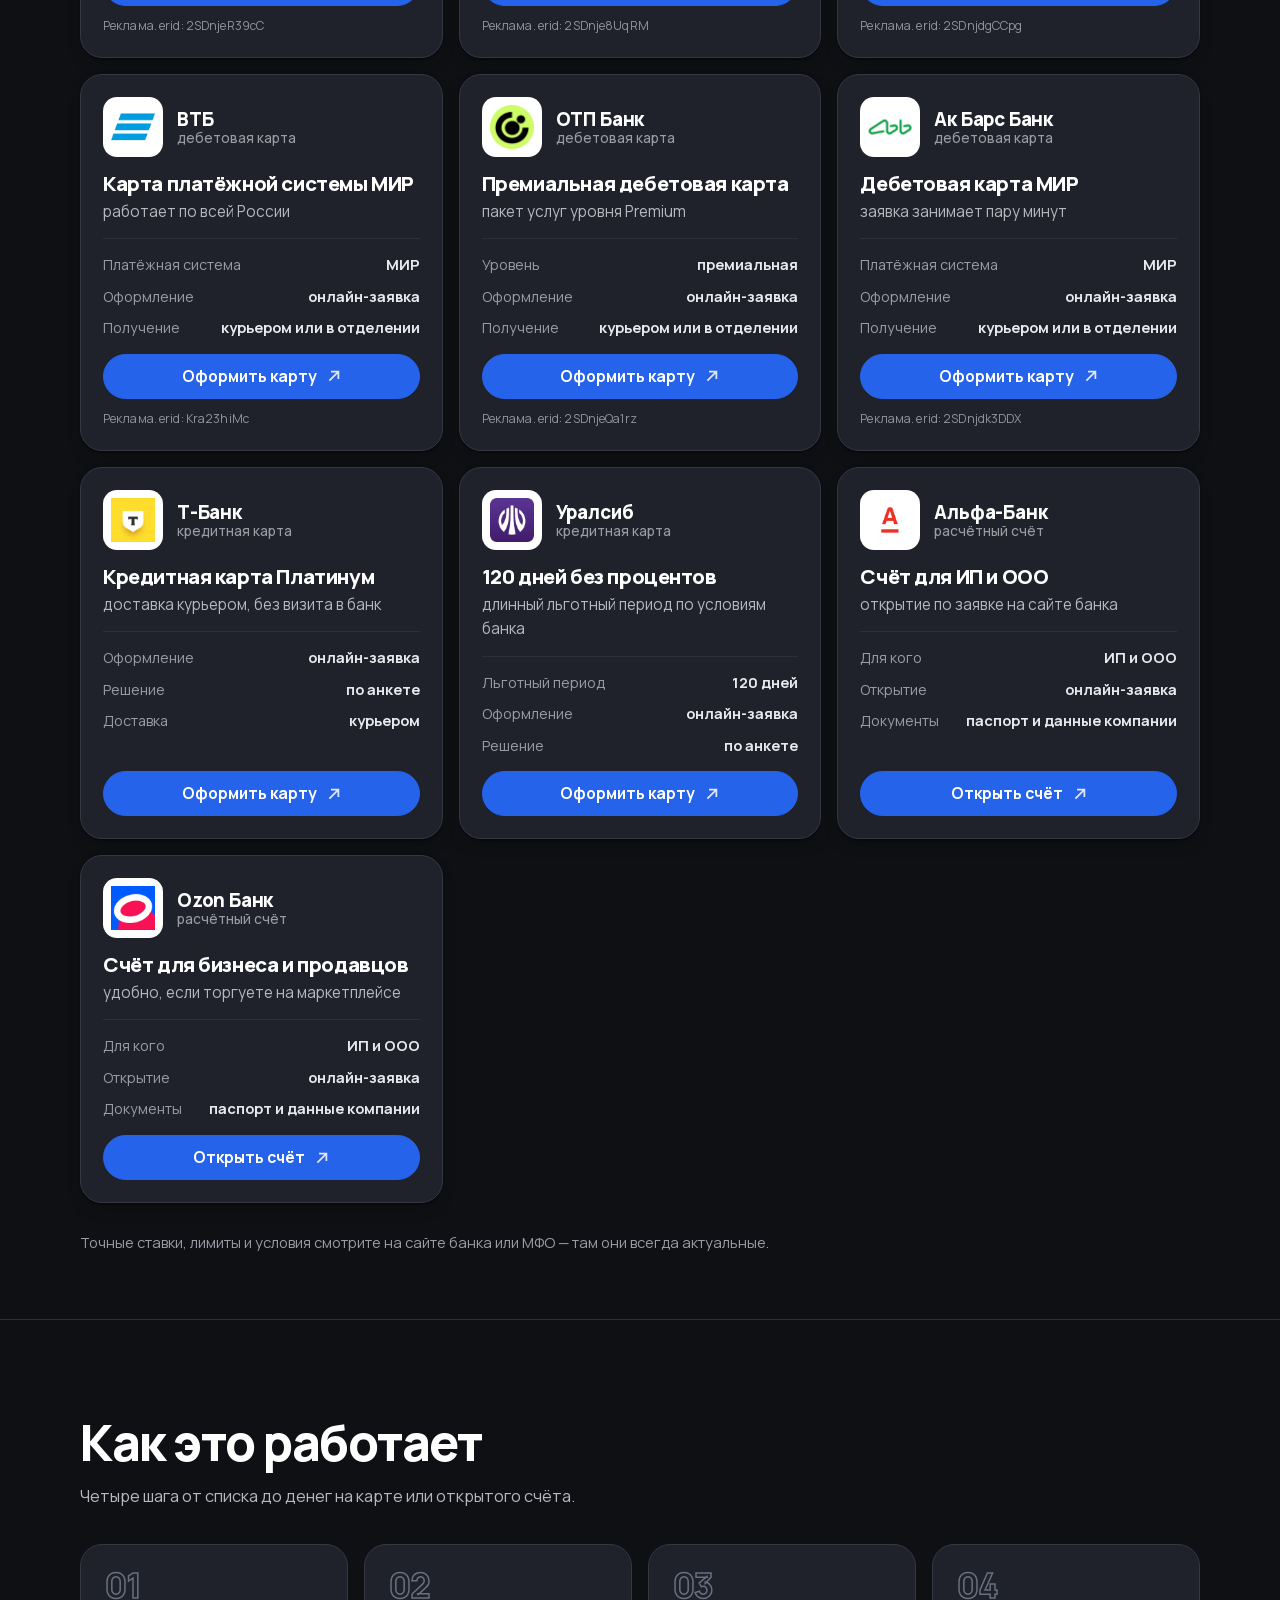
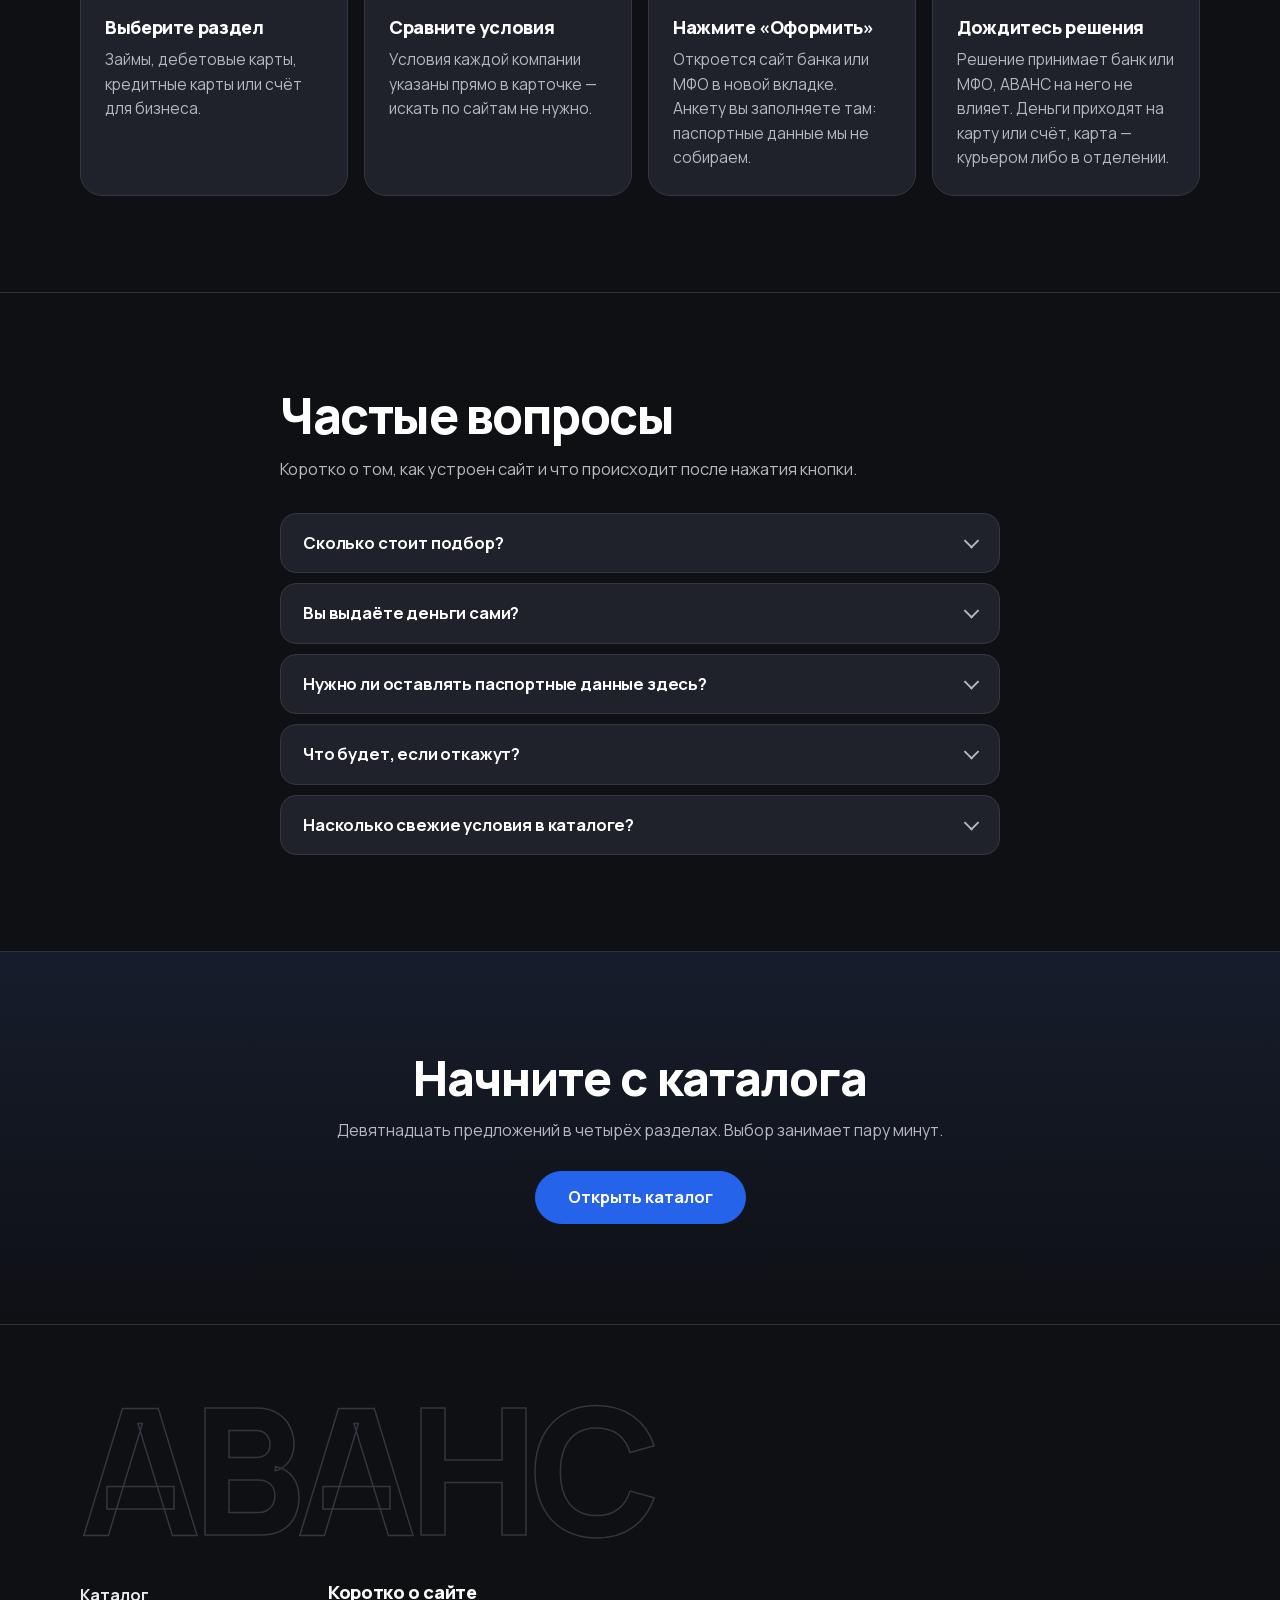
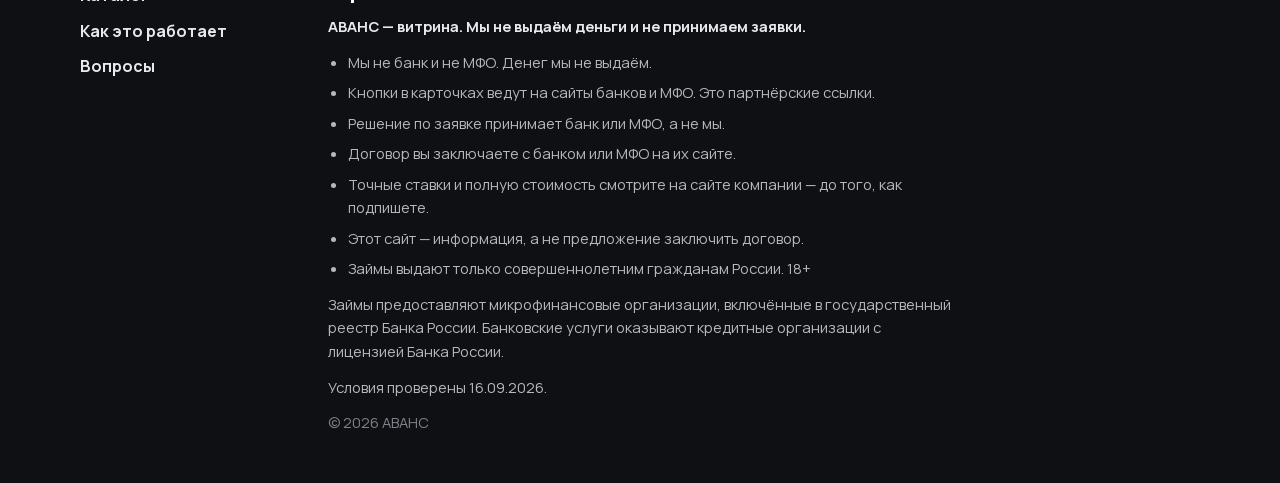
==== commit 5fade9c6: "Правки по ревью доступности: липкая шапка, фокус по якорям, живая область - --head-h меряется скрипт" ====
--- a/index.html
+++ b/index.html
@@ -11,12 +11,17 @@
 <meta property="og:title" content="АВАНС — займы, карты и счёт для бизнеса">
 <meta property="og:description" content="Займы онлайн, дебетовые и кредитные карты, расчётный счёт для бизнеса — в одном списке.">
 <link rel="icon" href="favicon.svg" type="image/svg+xml">
-<link rel="stylesheet" href="fonts/manrope.css?v=20260916120903">
-<link rel="stylesheet" href="css/style.css?v=20260916120903">
+<link rel="stylesheet" href="fonts/manrope.css?v=20260916121330">
+<link rel="stylesheet" href="css/style.css?v=20260916121330">
 </head>
 <body>
 
-<a class="skip-link" href="#main">Перейти к каталогу</a>
+<!-- Живая область: пустая при загрузке и снаружи всего, что перерисовывает
+     скрипт. Если её заполнить в том же такте, что и создать, читалка
+     промолчит; если держать внутри каталога — перерисовка её потеряет. -->
+<p class="vh" id="live" role="status" aria-live="polite" aria-atomic="true"></p>
+
+<a class="skip-link" href="#main">Перейти к содержимому</a>
 
 <header class="head">
   <div class="head__bar">
@@ -57,7 +62,7 @@
   </div>
 </header>
 
-<main id="main">
+<main id="main" tabindex="-1">
 
   <!-- ─────────── первый экран ─────────── -->
   <section class="hero">
@@ -70,7 +75,7 @@
 
       <div class="hero__cta">
         <a class="btn btn--blue btn--lg" href="#catalog">Смотреть продукты</a>
-        <a class="btn btn--ghost btn--lg" href="#how">Как это работает</a>
+        <a class="btn btn--ghost btn--lg" href="#how">Что будет после нажатия «Оформить»</a>
       </div>
 
       <ul class="stats" role="list" id="hero-stats"><!-- из data.js --></ul>
@@ -78,12 +83,15 @@
   </section>
 
   <!-- ─────────── лента логотипов ─────────── -->
-  <section class="ticker" aria-labelledby="ticker-title">
+  <section class="ticker">
     <div class="wrap ticker__head">
-      <h2 class="ticker__title" id="ticker-title">Партнёры каталога</h2>
+      <h2 class="ticker__title">Партнёры каталога</h2>
       <button class="ticker__pause" type="button" id="ticker-pause" aria-controls="ticker-track">Остановить движение</button>
     </div>
-    <div class="ticker__mask">
+    <p class="vh">Логотипы компаний, которые есть в каталоге ниже.</p>
+    <!-- Сама лента — украшение: все компании названы в каталоге, поэтому
+         читалке она не нужна. Внутри нет ничего, что ловит фокус. -->
+    <div class="ticker__mask" aria-hidden="true">
       <ul class="ticker__track" id="ticker-track" role="list"><!-- из data.js --></ul>
     </div>
   </section>
@@ -92,21 +100,26 @@
   <section class="catalog" id="catalog" aria-labelledby="catalog-title">
     <div class="wrap">
       <div class="section-head">
-        <h2 class="section-title" id="catalog-title">Каталог</h2>
-        <p class="section-lead">Выберите раздел или найдите компанию по названию. Кнопка открывает сайт банка или МФО — заявку вы заполняете там, на сайте компании.</p>
+        <h2 class="section-title" id="catalog-title" tabindex="-1">Каталог</h2>
+        <p class="section-lead">Выберите раздел или найдите компанию по названию. Кнопки в карточках открывают сайты банков и МФО в новой вкладке — анкету вы заполняете там.</p>
       </div>
 
       <div class="toolbar">
-        <div class="search">
+        <form class="search" role="search" id="search-form">
           <label class="search__label" for="q">Поиск по каталогу</label>
           <div class="search__box">
             <svg class="search__icon" viewBox="0 0 20 20" width="18" height="18" aria-hidden="true" focusable="false"><path d="M9 2a7 7 0 1 1-4.9 12L2 16.1 3.9 18 6 15.9A7 7 0 0 1 9 2Zm0 2a5 5 0 1 0 0 10A5 5 0 0 0 9 4Z" fill="currentColor"/></svg>
-            <input class="search__input" id="q" type="search" placeholder="Например: Займер, карта, счёт" autocomplete="off" spellcheck="false">
+            <input class="search__input" id="q" name="q" type="search" placeholder="Например: Займер, карта, счёт"
+                   autocomplete="off" spellcheck="false" autocapitalize="off" enterkeyhint="search" aria-describedby="q-hint">
+            <button class="search__clear" type="button" id="q-clear" hidden>
+              <span aria-hidden="true">✕</span><span class="vh">Очистить поиск</span>
+            </button>
           </div>
-        </div>
+          <p class="hint" id="q-hint">Название компании или продукта. Список обновляется по мере ввода.</p>
+        </form>
 
         <fieldset class="filters">
-          <legend class="vh">Раздел каталога</legend>
+          <legend class="filters__legend">Раздел каталога</legend>
           <div class="filters__row" id="filters"><!-- из data.js --></div>
         </fieldset>
       </div>
@@ -116,79 +129,81 @@
         Включите JavaScript — и список предложений появится здесь.</p>
       </noscript>
 
-      <p class="results" id="results" role="status" aria-live="polite"></p>
+      <p class="results" id="results" tabindex="-1"></p>
+
+      <a class="vh vh--focusable" href="#catalog-end">Пропустить каталог</a>
 
       <ul class="offers" id="offers" role="list"><!-- из data.js --></ul>
 
       <div class="empty" id="empty" hidden>
-        <p class="empty__text">По этому запросу ничего не нашлось.</p>
-        <button class="btn btn--ghost" type="button" id="reset">Показать все продукты</button>
-      </div>
-
-      <p class="catalog__note">Точные ставки, лимиты и условия смотрите на сайте банка или МФО — там они всегда актуальные.</p>
+        <p class="empty__text" id="empty-text">По этому запросу ничего не нашлось.</p>
+        <button class="btn btn--ghost" type="button" id="reset">Сбросить фильтры и показать все продукты</button>
+      </div>
+
+      <p class="catalog__note" id="catalog-end" tabindex="-1">Точные ставки, лимиты и условия смотрите на сайте банка или МФО — там они всегда актуальные.</p>
     </div>
   </section>
 
   <!-- ─────────── как это работает ─────────── -->
-  <section class="how" id="how" aria-labelledby="how-title">
+  <section class="how" id="how">
     <div class="wrap">
       <div class="section-head">
-        <h2 class="section-title" id="how-title">Как это работает</h2>
+        <h2 class="section-title" tabindex="-1">Как это работает</h2>
         <p class="section-lead">Четыре шага от списка до денег на карте или открытого счёта.</p>
       </div>
 
-      <ol class="steps" role="list">
+      <ol class="steps">
         <li class="step">
           <span class="step__num" aria-hidden="true">01</span>
-          <h3 class="step__title">Выбираете раздел</h3>
-          <p class="step__text">Займы, дебетовые или кредитные карты, счёт для бизнеса. В каждом разделе — только предложения, которые работают сегодня.</p>
+          <h3 class="step__title">Выберите раздел</h3>
+          <p class="step__text">Займы, дебетовые карты, кредитные карты или счёт для бизнеса.</p>
         </li>
         <li class="step">
           <span class="step__num" aria-hidden="true">02</span>
-          <h3 class="step__title">Сравниваете условия</h3>
-          <p class="step__text">На карточке видно компанию, тип продукта и главное по условиям. Ничего не нужно искать по сайтам вручную.</p>
+          <h3 class="step__title">Сравните условия</h3>
+          <p class="step__text">Условия каждой компании указаны прямо в карточке — искать по сайтам не нужно.</p>
         </li>
         <li class="step">
           <span class="step__num" aria-hidden="true">03</span>
-          <h3 class="step__title">Переходите к компании</h3>
-          <p class="step__text">Кнопка открывает сайт банка или МФО в новой вкладке. Анкету вы заполняете там — мы не собираем ваши документы и паспортные данные.</p>
+          <h3 class="step__title">Нажмите «Оформить»</h3>
+          <p class="step__text">Откроется сайт банка или МФО в новой вкладке. Анкету вы заполняете там: паспортные данные мы не собираем.</p>
         </li>
         <li class="step">
           <span class="step__num" aria-hidden="true">04</span>
-          <h3 class="step__title">Получаете решение</h3>
-          <p class="step__text">Ответ приходит от самой компании. Деньги — на карту или счёт, карта — курьером либо в отделении.</p>
+          <h3 class="step__title">Дождитесь решения</h3>
+          <p class="step__text">Решение принимает банк или МФО, АВАНС на него не влияет. Деньги приходят на карту или счёт, карта — курьером либо в отделении.</p>
         </li>
       </ol>
     </div>
   </section>
 
   <!-- ─────────── вопросы ─────────── -->
-  <section class="faq" id="faq" aria-labelledby="faq-title">
+  <section class="faq" id="faq">
     <div class="wrap wrap--narrow">
       <div class="section-head">
-        <h2 class="section-title" id="faq-title">Частые вопросы</h2>
+        <h2 class="section-title" tabindex="-1">Частые вопросы</h2>
         <p class="section-lead">Коротко о том, как устроен сайт и что происходит после нажатия кнопки.</p>
       </div>
 
       <div class="qa">
         <details class="qa__item">
-          <summary class="qa__q">Сколько стоит подбор?</summary>
+          <summary class="qa__q"><h3 class="qa__h">Сколько стоит подбор?</h3><span class="qa__ico" aria-hidden="true"></span></summary>
           <div class="qa__a"><p>Нисколько. Сайт бесплатный для посетителя: мы получаем вознаграждение от банков и МФО за переход, а условия для вас от этого не меняются.</p></div>
         </details>
         <details class="qa__item">
-          <summary class="qa__q">Вы выдаёте деньги сами?</summary>
+          <summary class="qa__q"><h3 class="qa__h">Вы выдаёте деньги сами?</h3><span class="qa__ico" aria-hidden="true"></span></summary>
           <div class="qa__a"><p>Нет. АВАНС — витрина предложений. Договор вы заключаете напрямую с банком или микрофинансовой организацией, она же принимает решение и переводит деньги.</p></div>
         </details>
         <details class="qa__item">
-          <summary class="qa__q">Нужно ли оставлять паспортные данные здесь?</summary>
+          <summary class="qa__q"><h3 class="qa__h">Нужно ли оставлять паспортные данные здесь?</h3><span class="qa__ico" aria-hidden="true"></span></summary>
           <div class="qa__a"><p>Нет. На этом сайте нет анкет: все поля заполняются уже на сайте компании, по её защищённой форме.</p></div>
         </details>
         <details class="qa__item">
-          <summary class="qa__q">Что будет с моей заявкой, если откажут?</summary>
+          <summary class="qa__q"><h3 class="qa__h">Что будет, если откажут?</h3><span class="qa__ico" aria-hidden="true"></span></summary>
           <div class="qa__a"><p>Решение принимает компания, и отказ не мешает подать заявку в другую из списка. Ограничений по числу заявок на сайте нет, но помните: каждое обращение банк или МФО может отразить в кредитной истории.</p></div>
         </details>
         <details class="qa__item">
-          <summary class="qa__q">Насколько свежие условия в каталоге?</summary>
+          <summary class="qa__q"><h3 class="qa__h">Насколько свежие условия в каталоге?</h3><span class="qa__ico" aria-hidden="true"></span></summary>
           <div class="qa__a"><p>Каталог обновляется вручную, дата последней проверки стоит в подвале. Ставки и лимиты компании меняют чаще, поэтому итоговые цифры всегда смотрите на их сайте.</p></div>
         </details>
       </div>
@@ -196,9 +211,9 @@
   </section>
 
   <!-- ─────────── финальный блок ─────────── -->
-  <section class="final" aria-labelledby="final-title">
+  <section class="final">
     <div class="wrap wrap--narrow final__in">
-      <h2 class="final__title" id="final-title">Начните с каталога</h2>
+      <h2 class="final__title">Начните с каталога</h2>
       <p class="final__text">Девятнадцать предложений в четырёх разделах. Выбор занимает пару минут.</p>
       <div class="final__cta">
         <a class="btn btn--blue btn--lg" href="#catalog">Открыть каталог</a>
@@ -214,7 +229,7 @@
     <p class="foot__word" aria-hidden="true" data-brand>АВАНС</p>
 
     <div class="foot__cols">
-      <nav class="foot__nav" aria-label="Подвал">
+      <nav class="foot__nav" aria-label="Ссылки в подвале">
         <ul role="list">
           <li><a href="#catalog">Каталог</a></li>
           <li><a href="#how">Как это работает</a></li>
@@ -223,16 +238,26 @@
       </nav>
 
       <div class="foot__legal">
+        <h2 class="foot__title">Коротко о сайте</h2>
+        <p class="foot__lead"><span data-brand-inline>АВАНС</span> — витрина. Мы не выдаём деньги и не принимаем заявки.</p>
+        <ul class="foot__list" role="list">
+          <li>Мы не банк и не МФО. Денег мы не выдаём.</li>
+          <li>Кнопки в карточках ведут на сайты банков и МФО. Это партнёрские ссылки.</li>
+          <li>Решение по заявке принимает банк или МФО, а не мы.</li>
+          <li>Договор вы заключаете с банком или МФО на их сайте.</li>
+          <li>Точные ставки и полную стоимость смотрите на сайте компании — до того, как подпишете.</li>
+          <li>Этот сайт — информация, а не предложение заключить договор.</li>
+          <li>Займы выдают только совершеннолетним гражданам России. <span aria-hidden="true">18+</span><span class="vh">Ограничение по возрасту: 18 лет и старше.</span></li>
+        </ul>
+        <p>Займы предоставляют микрофинансовые организации, включённые в государственный реестр Банка России. Банковские услуги оказывают кредитные организации с лицензией Банка России.</p>
         <p>Условия проверены <span data-updated>16.09.2026</span>.</p>
-        <p><span data-brand-inline>АВАНС</span> — информационный сайт. Мы не выдаём займы и кредиты, не открываем счета и не являемся банком, микрофинансовой организацией или их представителем. Все решения принимает компания, на сайт которой ведёт кнопка.</p>
-        <p>Займы предоставляют микрофинансовые организации из государственного реестра Банка России, банковские продукты — банки с лицензией Банка России. Перед оформлением прочитайте договор и тарифы на сайте компании.</p>
         <p class="foot__copy">© <span data-year>2026</span> <span data-brand-inline>АВАНС</span></p>
       </div>
     </div>
   </div>
 </footer>
 
-<script src="data.js?v=20260916120903"></script>
-<script src="js/app.js?v=20260916120903"></script>
+<script src="data.js?v=20260916121330"></script>
+<script src="js/app.js?v=20260916121330"></script>
 </body>
 </html>
--- a/css/style.css
+++ b/css/style.css
@@ -29,6 +29,8 @@
   --blue-fill-hover: #1e51e0;   /* белый текст 6.35:1; светлее нельзя */
   --blue-text: #93c5fd;
 
+  --head-h: 92px;           /* реальную высоту шапки меряет скрипт */
+  --focus-gap: 12px;
   --maxw: 1160px;
   --maxw-narrow: 760px;
   --r-card: 16px;
@@ -48,7 +50,10 @@
 /* ---------- сброс ---------- */
 *, *::before, *::after { box-sizing: border-box; }
 * { margin: 0; }
-html { -webkit-text-size-adjust: 100%; scroll-behavior: smooth; scroll-padding-top: 108px; }
+html { -webkit-text-size-adjust: 100%; scroll-behavior: smooth;
+  scroll-padding-top: calc(var(--head-h) + var(--focus-gap)); }
+/* Якорь и фокус не должны уезжать под липкую шапку (WCAG 2.4.11). */
+[id] { scroll-margin-top: calc(var(--head-h) + var(--focus-gap)); }
 @media (prefers-reduced-motion: reduce) { html { scroll-behavior: auto; } }
 
 body {
@@ -82,6 +87,13 @@
   outline-offset: 3px;
   border-radius: 8px;
   box-shadow: 0 0 0 6px rgba(59,130,246,.45);
+}
+
+.vh--focusable:focus {
+  position: static !important; width: auto; height: auto; margin: 0; overflow: visible;
+  clip: auto; clip-path: none; white-space: normal;
+  display: inline-block; margin-bottom: 12px; padding: 10px 18px; border-radius: 9999px;
+  background: #fff; color: #111216; font-weight: 700; text-decoration: none;
 }
 
 .skip-link {
@@ -115,6 +127,8 @@
    шапка
    ============================================================ */
 .head { position: sticky; top: 0; z-index: 100; padding: 14px 20px 0; }
+/* На низком экране (телефон лёжа) липкая шапка съедает половину высоты. */
+@media (max-height: 480px) { .head { position: static; } }
 .head__bar {
   max-width: var(--maxw); margin: 0 auto;
   display: flex; align-items: center; gap: 16px;
@@ -138,7 +152,7 @@
   transition: background .15s var(--ease), color .15s var(--ease);
 }
 .pill:hover { background: rgba(255,255,255,.14); color: #fff; }
-.pill[aria-current] { background: var(--blue-fill); color: #fff; }
+.pill[aria-current] { background: var(--blue-fill); color: #fff; text-decoration: underline; text-underline-offset: 3px; }
 
 .head__cta { padding: 10px 20px; font-size: .95rem; }
 
@@ -214,7 +228,13 @@
 .ticker__track { display: flex; align-items: center; gap: 14px; list-style: none; padding: 0; margin: 0; width: max-content; animation: slide 46s linear infinite; }
 .ticker__track.is-paused { animation-play-state: paused; }
 @keyframes slide { from { transform: translateX(0); } to { transform: translateX(-50%); } }
-@media (prefers-reduced-motion: reduce) { .ticker__track { animation: none; } }
+@media (prefers-reduced-motion: reduce) {
+  /* Без движения лента превращается в обычную сетку логотипов, иначе
+     за краем маски остаётся больше половины списка. */
+  .ticker__mask { overflow: visible; -webkit-mask-image: none; mask-image: none; }
+  .ticker__track { animation: none; width: 100%; flex-wrap: wrap; justify-content: center; }
+  .ticker__track > [aria-hidden="true"] { display: none; }
+}
 
 .ticker__item { flex: none; width: 128px; height: 62px; border-radius: 12px; background: #fff; display: grid; place-items: center; padding: 10px; }
 .ticker__item img { max-height: 100%; width: auto; object-fit: contain; }
@@ -231,14 +251,25 @@
 /* панель управления каталогом */
 .toolbar { margin-top: 30px; display: grid; gap: 16px; }
 
-.search__label { display: block; font-size: .9rem; font-weight: 600; color: var(--granite); margin-bottom: 8px; }
+.search__label, .filters__legend { display: block; font-size: .9rem; font-weight: 600; color: var(--granite); margin-bottom: 8px; padding: 0; }
+.hint { margin-top: 8px; color: var(--slate); font-size: .86rem; }
 .search__box { position: relative; display: flex; align-items: center; max-width: 420px; }
 .search__icon { position: absolute; left: 14px; color: var(--slate); pointer-events: none; }
 .search__input {
-  width: 100%; background: var(--page); border: 1px solid var(--border-ctrl); border-radius: var(--r-input);
+  width: 100%; padding-right: 44px; background: var(--page); border: 1px solid var(--border-ctrl); border-radius: var(--r-input);
   padding: 13px 14px 13px 42px; color: var(--ink); font-size: 1rem;
 }
-.search__input::placeholder { color: #8d9099; }
+/* Firefox приглушает placeholder своим opacity — возвращаем полный цвет. */
+.search__input::placeholder { color: #8d9099; opacity: 1; }
+/* Родная крестик-кнопка WebKit не имеет доступного имени и не берётся
+   с клавиатуры — прячем её и даём свою. */
+.search__input::-webkit-search-cancel-button { -webkit-appearance: none; display: none; }
+.search__clear {
+  position: absolute; right: 6px; top: 50%; transform: translateY(-50%);
+  width: 34px; height: 34px; display: grid; place-items: center;
+  background: transparent; border: 0; border-radius: 50%; color: var(--granite); cursor: pointer;
+}
+.search__clear:hover { background: var(--surface-soft); color: #fff; }
 .search__input:hover { border-color: var(--border-ctrl-hover); }
 
 .filters { border: 0; padding: 0; margin: 0; min-width: 0; }
@@ -256,7 +287,13 @@
 }
 .chip__count { font-size: .82rem; color: var(--slate); font-weight: 600; }
 .chip input:hover + .chip__face { border-color: var(--border-ctrl-hover); background: var(--surface-soft); }
-.chip input:checked + .chip__face { background: var(--blue-fill); border-color: var(--blue-fill); color: #fff; }
+/* Выбор различается не только заливкой: появляется галочка (WCAG 1.4.1). */
+.chip__face::before {
+  content: "✓"; width: 0; overflow: hidden; opacity: 0; font-weight: 800;
+  transition: width .12s var(--ease), opacity .12s var(--ease);
+}
+.chip input:checked + .chip__face { background: var(--blue-fill); border-color: var(--blue-fill); color: #fff; font-weight: 800; }
+.chip input:checked + .chip__face::before { width: 1em; opacity: 1; }
 .chip input:checked + .chip__face .chip__count { color: #fff; }
 .chip input:focus-visible + .chip__face { outline: 2px solid #fff; outline-offset: 3px; box-shadow: 0 0 0 6px rgba(59,130,246,.45); }
 
@@ -270,7 +307,7 @@
 /* ---------- карточки ---------- */
 .offers {
   margin: 18px 0 0; padding: 0; list-style: none;
-  display: grid; grid-template-columns: repeat(auto-fill, minmax(320px, 1fr)); gap: 16px;
+  display: grid; grid-template-columns: repeat(auto-fill, minmax(min(320px, 100%), 1fr)); gap: 16px;
 }
 .card {
   height: 100%; display: flex; flex-direction: column; gap: 14px;
@@ -288,8 +325,10 @@
 }
 .card__logo img { max-width: 100%; max-height: 100%; width: auto; height: auto; object-fit: contain; }
 .card__plaque { width: 100%; height: 100%; border-radius: 10px; display: grid; place-items: center; font-weight: 800; font-size: 1.1rem; letter-spacing: .02em; }
-.card__name { font-size: 1.18rem; font-weight: 800; letter-spacing: -.01em; }
-.card__tag { margin-top: 2px; color: var(--slate); font-size: .86rem; }
+.card__name { min-width: 0; font-size: 1.18rem; font-weight: 800; letter-spacing: -.01em; }
+.card__partner { display: block; }
+/* Тип продукта — часть заголовка, но выглядит подписью. */
+.card__tag { display: block; margin-top: 2px; color: var(--slate); font-size: .86rem; font-weight: 500; letter-spacing: 0; }
 
 .card__headline { font-size: 1.28rem; font-weight: 800; color: var(--ink); letter-spacing: -.02em; line-height: 1.2; }
 .card__note { margin-top: 4px; color: var(--granite); font-size: .95rem; }
@@ -332,15 +371,17 @@
 .qa__item { background: var(--page); border: 1px solid var(--border-soft); border-radius: var(--r-card); overflow: hidden; }
 .qa__q {
   list-style: none; cursor: pointer; padding: 18px 54px 18px 22px; position: relative;
-  font-weight: 700; color: var(--ink); font-size: 1.04rem;
 }
 .qa__q::-webkit-details-marker { display: none; }
-.qa__q::after {
-  content: ""; position: absolute; right: 22px; top: 50%; width: 11px; height: 11px;
+/* Заголовок внутри summary — чтобы вопросы попадали в список заголовков,
+   но выглядели обычной строкой. */
+.qa__h { margin: 0; font-size: 1.04rem; font-weight: 700; color: var(--ink); line-height: 1.35; letter-spacing: -.01em; }
+.qa__ico {
+  position: absolute; right: 22px; top: 50%; width: 11px; height: 11px;
   border-right: 2px solid var(--granite); border-bottom: 2px solid var(--granite);
   transform: translateY(-70%) rotate(45deg); transition: transform .18s var(--ease);
 }
-.qa__item[open] .qa__q::after { transform: translateY(-30%) rotate(-135deg); }
+.qa__item[open] .qa__ico { transform: translateY(-30%) rotate(-135deg); }
 .qa__q:hover { background: rgba(255,255,255,.04); }
 .qa__a { padding: 0 22px 20px; color: var(--granite); }
 
@@ -362,7 +403,11 @@
 .foot__nav ul { list-style: none; padding: 0; margin: 0; display: grid; gap: 10px; }
 .foot__nav a { color: var(--charcoal); text-decoration: none; font-weight: 600; }
 .foot__nav a:hover { color: #fff; text-decoration: underline; text-underline-offset: 4px; }
-.foot__legal { color: var(--slate); font-size: .9rem; display: grid; gap: 12px; max-width: 70ch; }
+.foot__legal { color: var(--granite); font-size: .92rem; display: grid; gap: 12px; max-width: 70ch; }
+.foot__title { font-size: 1.15rem; }
+.foot__lead { color: var(--charcoal); font-weight: 600; }
+.foot__list { margin: 0; padding-left: 20px; display: grid; gap: 7px; }
+.foot__list li { list-style: disc; }
 .foot__copy { color: #7e818a; }
 
 /* ============================================================
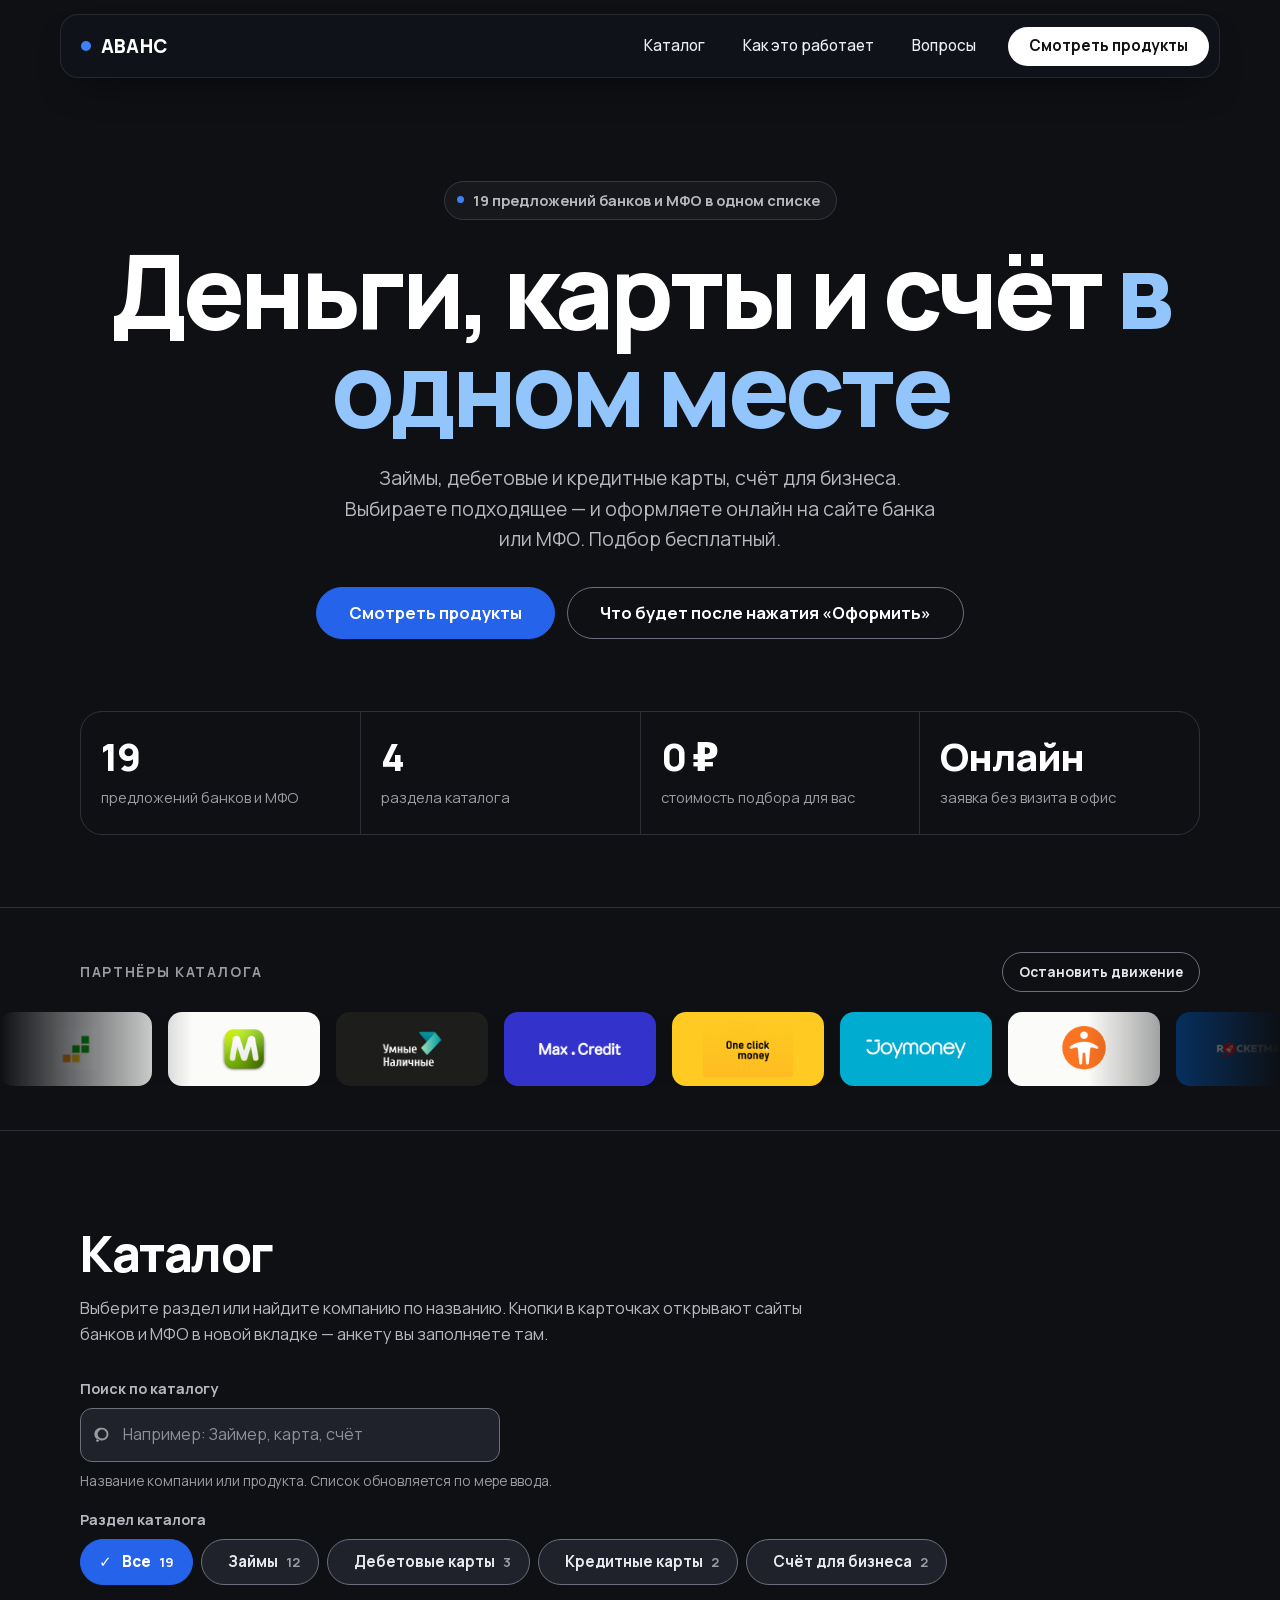
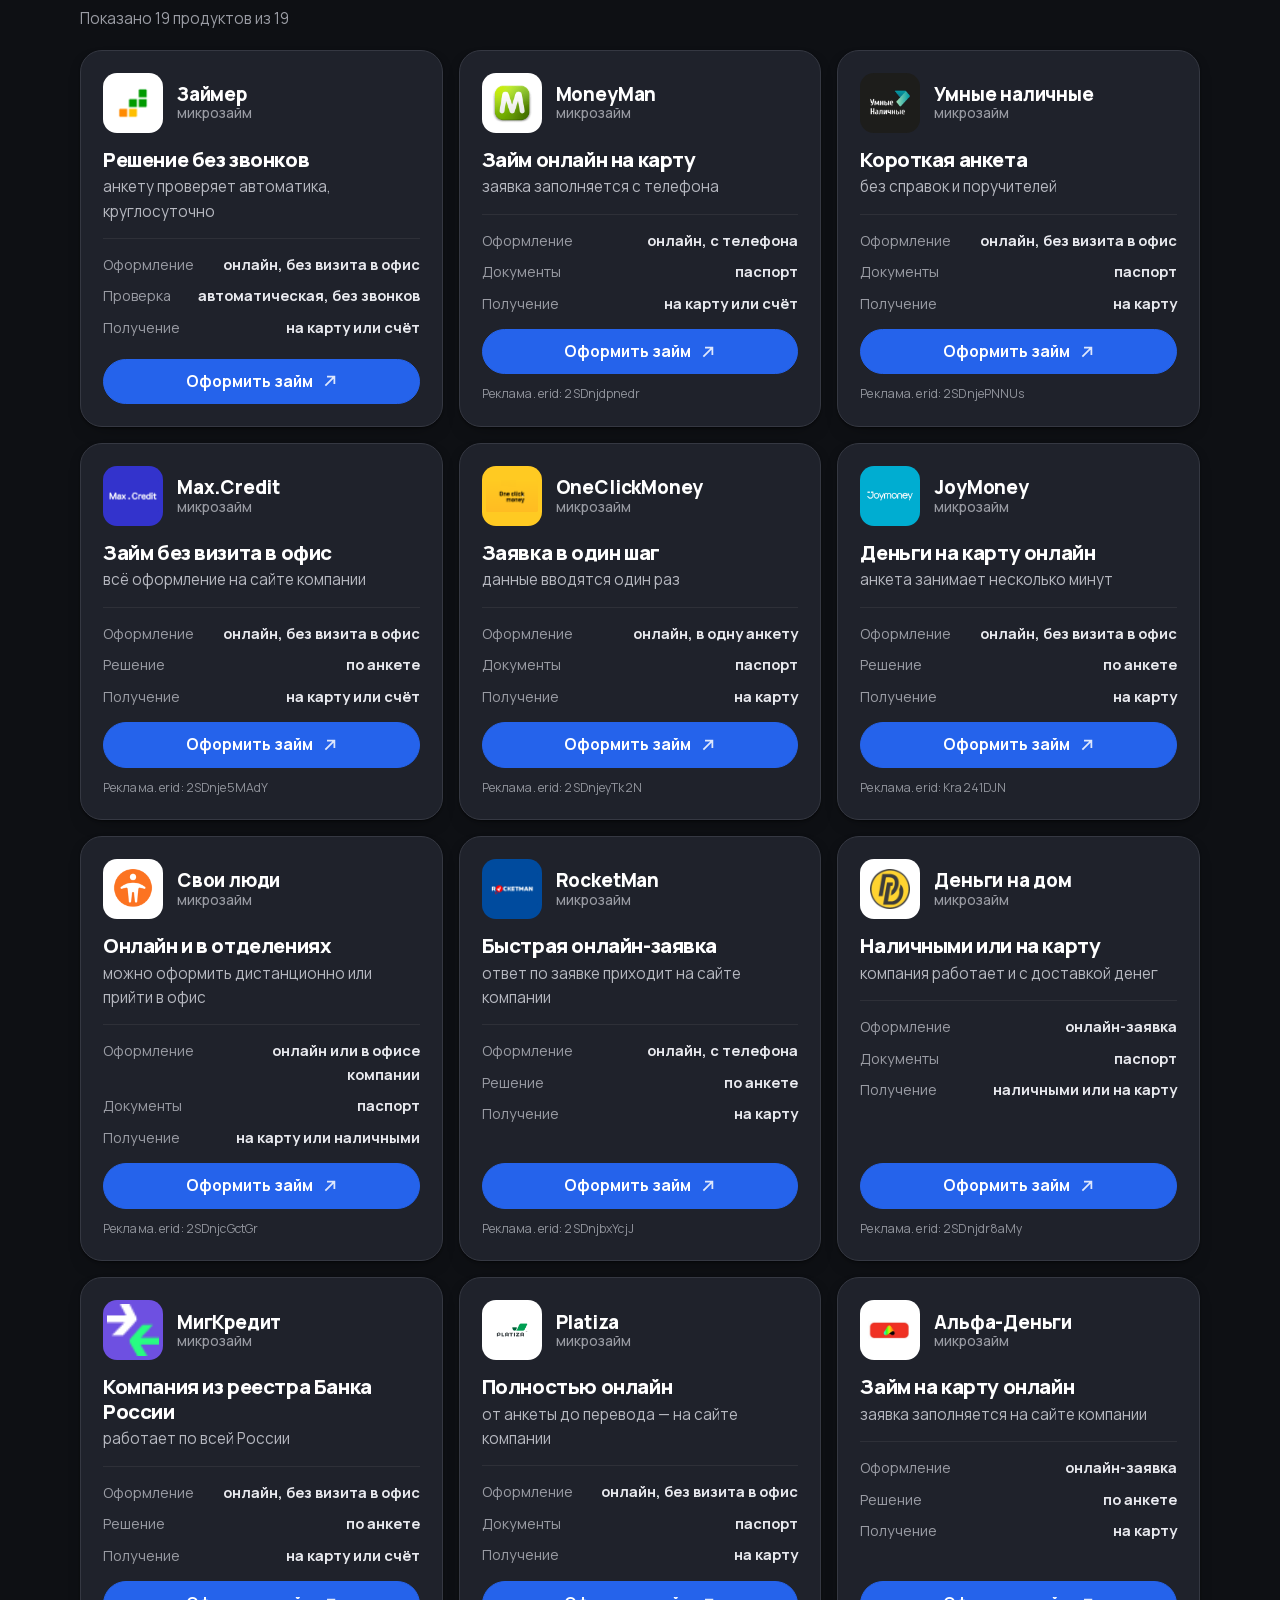
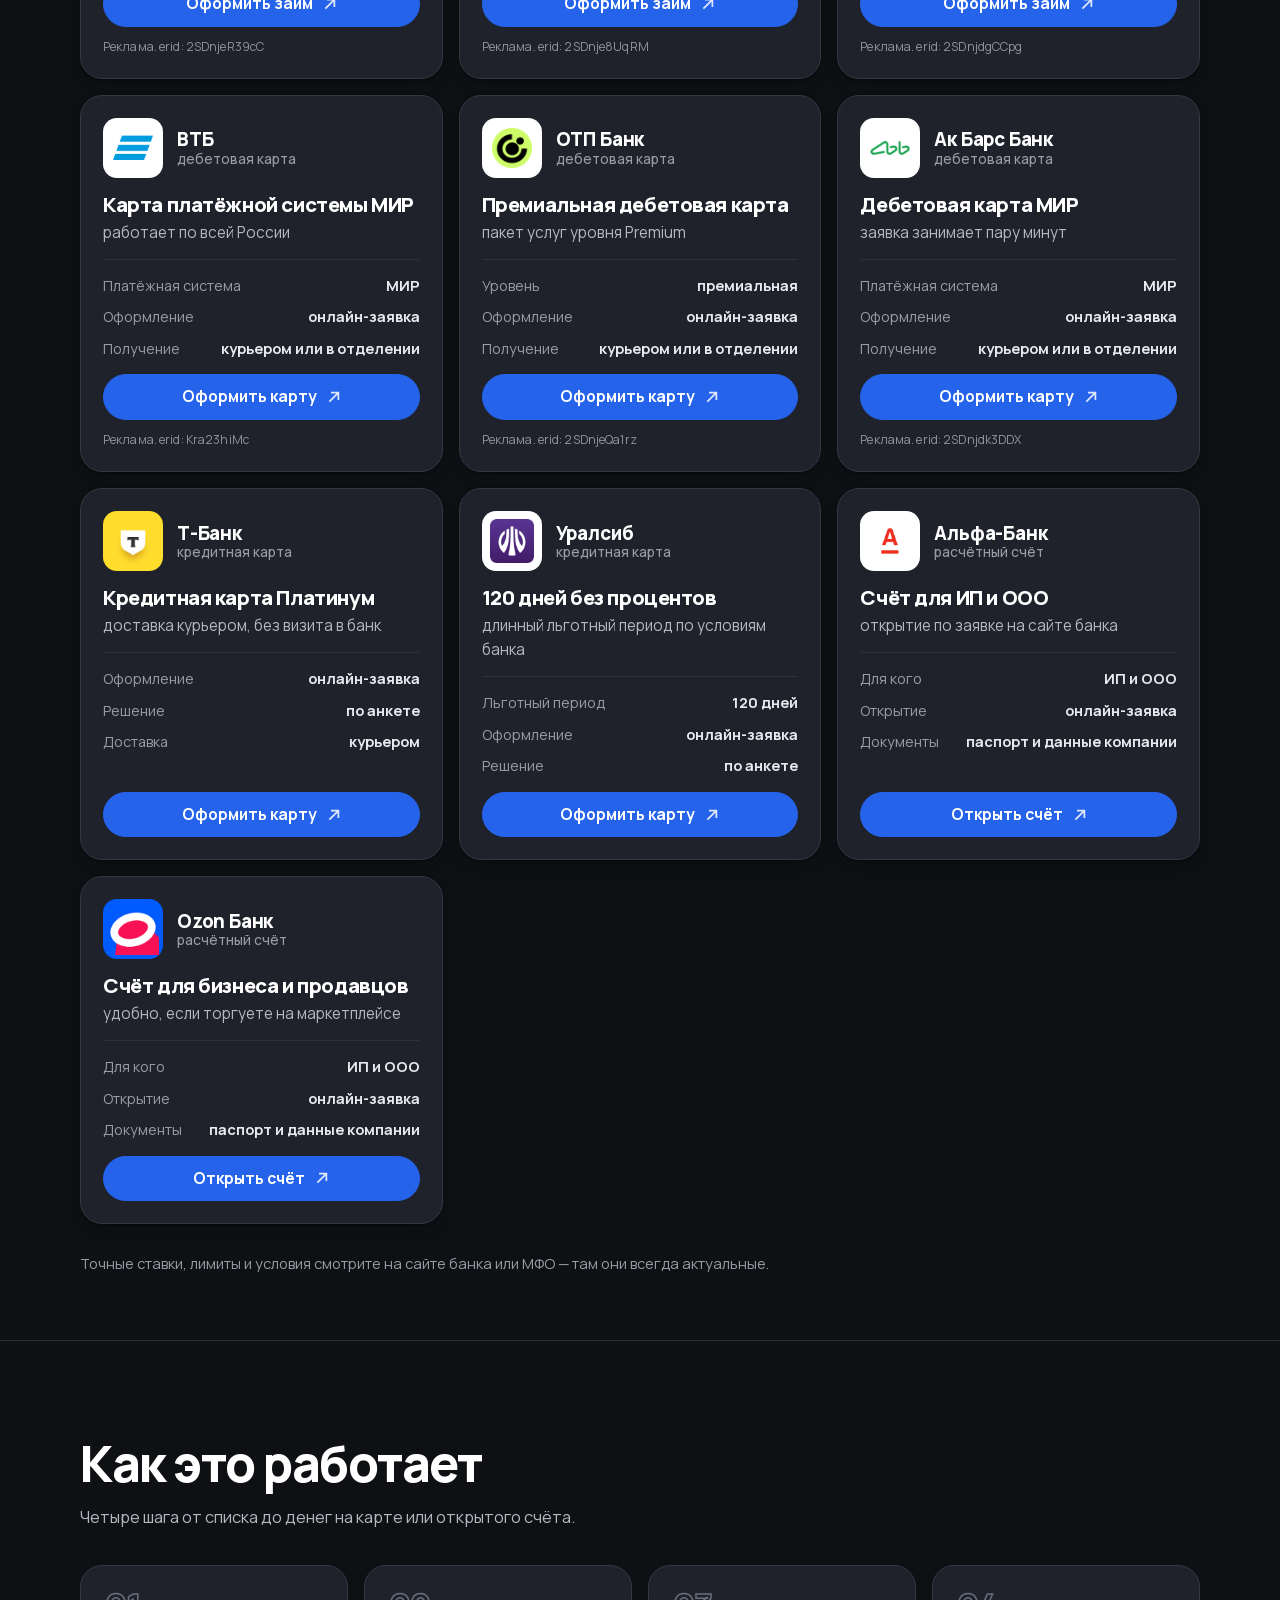
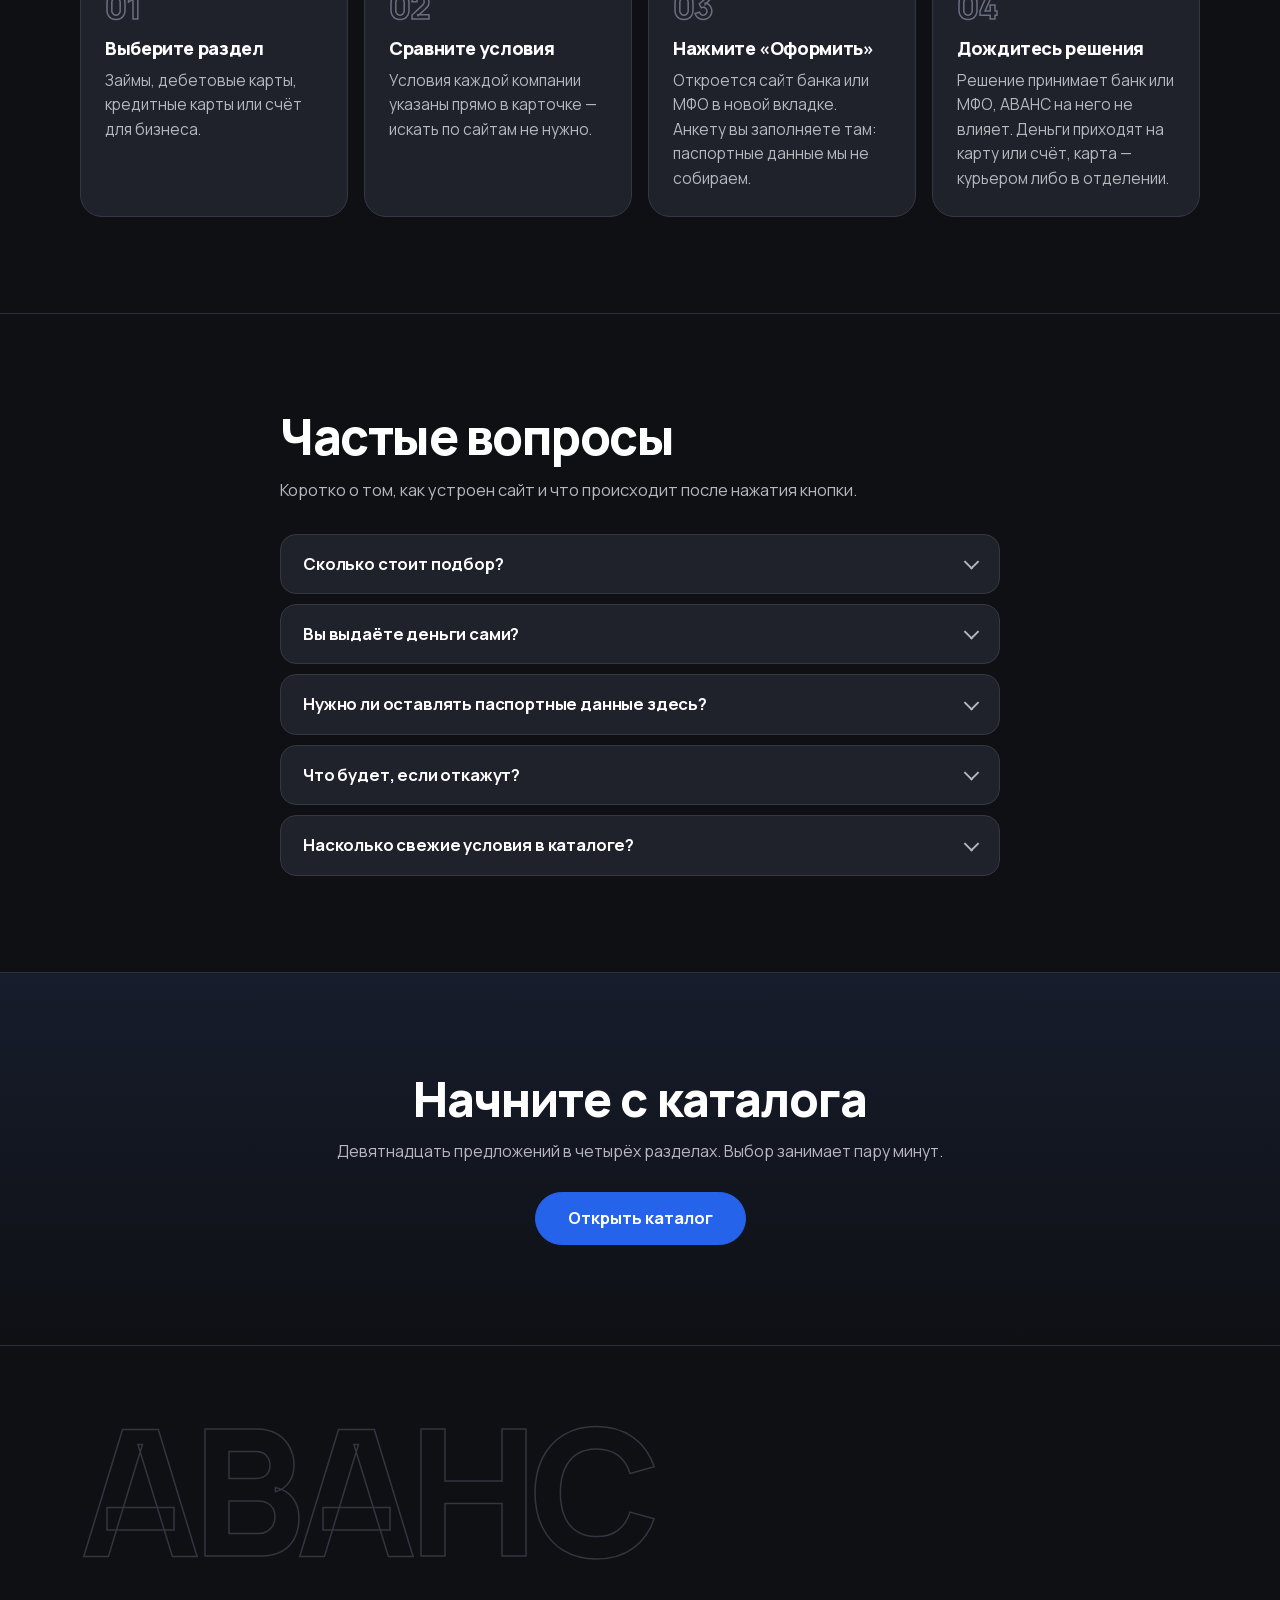
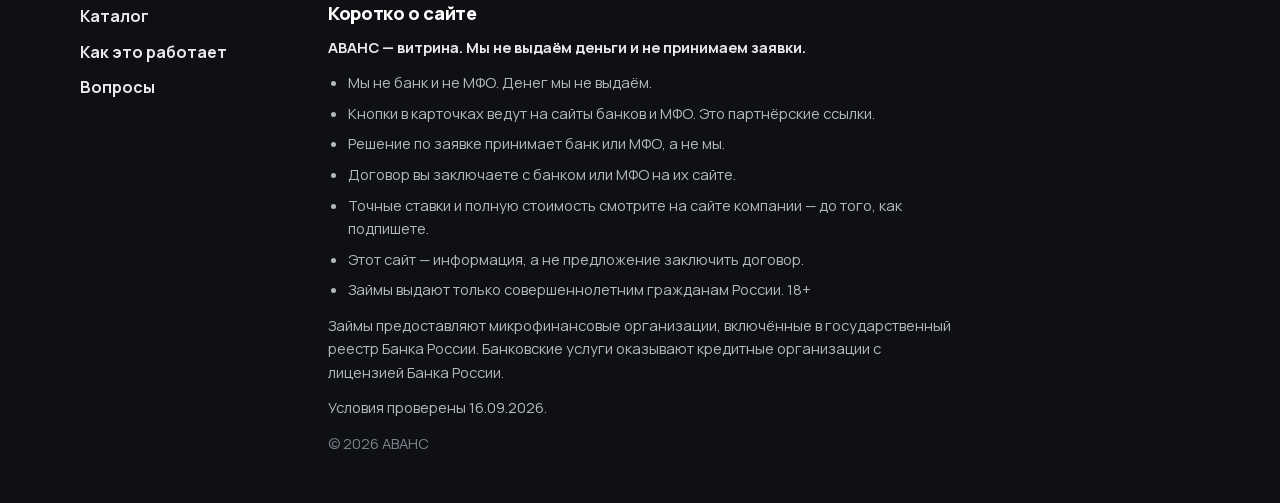
==== commit 2b2329f6: "Крупный заголовок первого экрана и нормальная лента логотипов - H1 до 112px на десктопе, во всю поло" ====
--- a/index.html
+++ b/index.html
@@ -11,8 +11,8 @@
 <meta property="og:title" content="АВАНС — займы, карты и счёт для бизнеса">
 <meta property="og:description" content="Займы онлайн, дебетовые и кредитные карты, расчётный счёт для бизнеса — в одном списке.">
 <link rel="icon" href="favicon.svg" type="image/svg+xml">
-<link rel="stylesheet" href="fonts/manrope.css?v=20260916121330">
-<link rel="stylesheet" href="css/style.css?v=20260916121330">
+<link rel="stylesheet" href="fonts/manrope.css?v=20260916133920">
+<link rel="stylesheet" href="css/style.css?v=20260916133920">
 </head>
 <body>
 
@@ -257,7 +257,7 @@
   </div>
 </footer>
 
-<script src="data.js?v=20260916121330"></script>
-<script src="js/app.js?v=20260916121330"></script>
+<script src="data.js?v=20260916133920"></script>
+<script src="js/app.js?v=20260916133920"></script>
 </body>
 </html>
--- a/css/style.css
+++ b/css/style.css
@@ -181,7 +181,7 @@
 /* ============================================================
    первый экран
    ============================================================ */
-.hero { padding: clamp(56px, 10vw, 120px) 0 clamp(40px, 6vw, 72px); }
+.hero { padding: clamp(48px, 8vw, 104px) 0 clamp(40px, 6vw, 72px); }
 .hero__in { text-align: center; }
 
 .eyebrow {
@@ -195,11 +195,17 @@
 .eyebrow__dot { width: 7px; height: 7px; margin-top: .52em; border-radius: 50%; background: var(--blue); flex: none; }
 
 .hero__title {
-  margin: 26px auto 0; max-width: 19ch; text-wrap: balance;
-  font-size: clamp(2.5rem, 7vw, 5rem); letter-spacing: -.035em; font-weight: 800;
+  /* Плакатный кегль: на широком экране ~120px, но растёт от ширины окна,
+     поэтому на 320px и при увеличении шрифта до 200% строка не вылезает. */
+  /* Ширину не режем: строки должны идти от края до края полосы, иначе
+     крупный кегль всё равно смотрится мелким пятном посередине.
+     text-wrap: balance тут вреден — он специально укорачивает строки. */
+  margin: 22px auto 0; max-width: 100%;
+  font-size: clamp(2.9rem, 8vw, 7rem); line-height: .95;
+  letter-spacing: -.045em; font-weight: 800;
 }
 .hero__accent { color: var(--blue-text); }
-.hero__lead { margin: 22px auto 0; max-width: 58ch; color: var(--granite); font-size: clamp(1rem, 1.6vw, 1.14rem); }
+.hero__lead { margin: 26px auto 0; max-width: 54ch; color: var(--granite); font-size: clamp(1.02rem, 1.7vw, 1.2rem); }
 
 .hero__cta { margin-top: 32px; display: flex; flex-wrap: wrap; gap: 12px; justify-content: center; }
 
@@ -224,8 +230,8 @@
 }
 .ticker__pause:hover { background: rgba(255,255,255,.08); border-color: var(--border-ctrl-hover); }
 
-.ticker__mask { margin-top: 20px; overflow: hidden; -webkit-mask-image: linear-gradient(90deg, transparent, #000 8%, #000 92%, transparent); mask-image: linear-gradient(90deg, transparent, #000 8%, #000 92%, transparent); }
-.ticker__track { display: flex; align-items: center; gap: 14px; list-style: none; padding: 0; margin: 0; width: max-content; animation: slide 46s linear infinite; }
+.ticker__mask { margin-top: 20px; overflow: hidden; -webkit-mask-image: linear-gradient(90deg, transparent, #000 15%, #000 85%, transparent); mask-image: linear-gradient(90deg, transparent, #000 15%, #000 85%, transparent); }
+.ticker__track { display: flex; align-items: center; gap: 16px; list-style: none; padding: 0; margin: 0; width: max-content; animation: slide 46s linear infinite; }
 .ticker__track.is-paused { animation-play-state: paused; }
 @keyframes slide { from { transform: translateX(0); } to { transform: translateX(-50%); } }
 @media (prefers-reduced-motion: reduce) {
@@ -236,8 +242,20 @@
   .ticker__track > [aria-hidden="true"] { display: none; }
 }
 
-.ticker__item { flex: none; width: 128px; height: 62px; border-radius: 12px; background: #fff; display: grid; place-items: center; padding: 10px; }
-.ticker__item img { max-height: 100%; width: auto; object-fit: contain; }
+/* Плитка фиксированного размера, логотип внутри — строго contain.
+   Раньше у img стояло max-height:100%, а оно в grid-ячейке не считается
+   от родителя: картинки вылезали за плитку и налезали на соседей. */
+.ticker__item {
+  flex: none; width: 152px; height: 74px; border-radius: 14px; overflow: hidden;
+  background: #fbfbf9; box-shadow: 0 10px 24px -16px rgba(0,0,0,.8);
+  display: flex; align-items: center; justify-content: center;
+}
+.ticker__item img { width: 108px; height: 42px; object-fit: contain; }
+/* Логотип-плашка: плитка красится в цвет самого логотипа (его берёт
+   скрипт из угла картинки), поэтому шва не видно и обрезать нечего. */
+.ticker__item[data-logo="tile"] img { width: 122px; height: 56px; }
+/* Прозрачный знак ставим чуть крупнее: у него нет собственных полей. */
+.ticker__item[data-logo="mark"] img { width: 96px; height: 46px; }
 
 /* ============================================================
    общие заголовки секций
@@ -321,9 +339,11 @@
 .card__top { display: flex; align-items: center; gap: 14px; }
 .card__logo {
   flex: none; width: 60px; height: 60px; border-radius: 14px; background: #fff;
-  display: grid; place-items: center; padding: 8px; overflow: hidden;
-}
-.card__logo img { max-width: 100%; max-height: 100%; width: auto; height: auto; object-fit: contain; }
+  display: flex; align-items: center; justify-content: center; overflow: hidden;
+}
+.card__logo img { width: 44px; height: 44px; object-fit: contain; }
+.card__logo[data-logo="tile"] img { width: 52px; height: 52px; }
+.card__logo[data-logo="mark"] img { width: 40px; height: 40px; }
 .card__plaque { width: 100%; height: 100%; border-radius: 10px; display: grid; place-items: center; font-weight: 800; font-size: 1.1rem; letter-spacing: .02em; }
 .card__name { min-width: 0; font-size: 1.18rem; font-weight: 800; letter-spacing: -.01em; }
 .card__partner { display: block; }
@@ -424,6 +444,9 @@
   html { scroll-padding-top: 88px; }
 }
 @media (max-width: 620px) {
+  /* Длинная подпись кнопки на узком экране упиралась в края: разрешаем
+     ей переноситься, а не вылезать за плашку. */
+  .btn { white-space: normal; text-align: center; }
   .offers { grid-template-columns: 1fr; }
   .steps { grid-template-columns: 1fr; }
   .hero__cta .btn, .final__cta .btn { flex: 1 1 100%; }
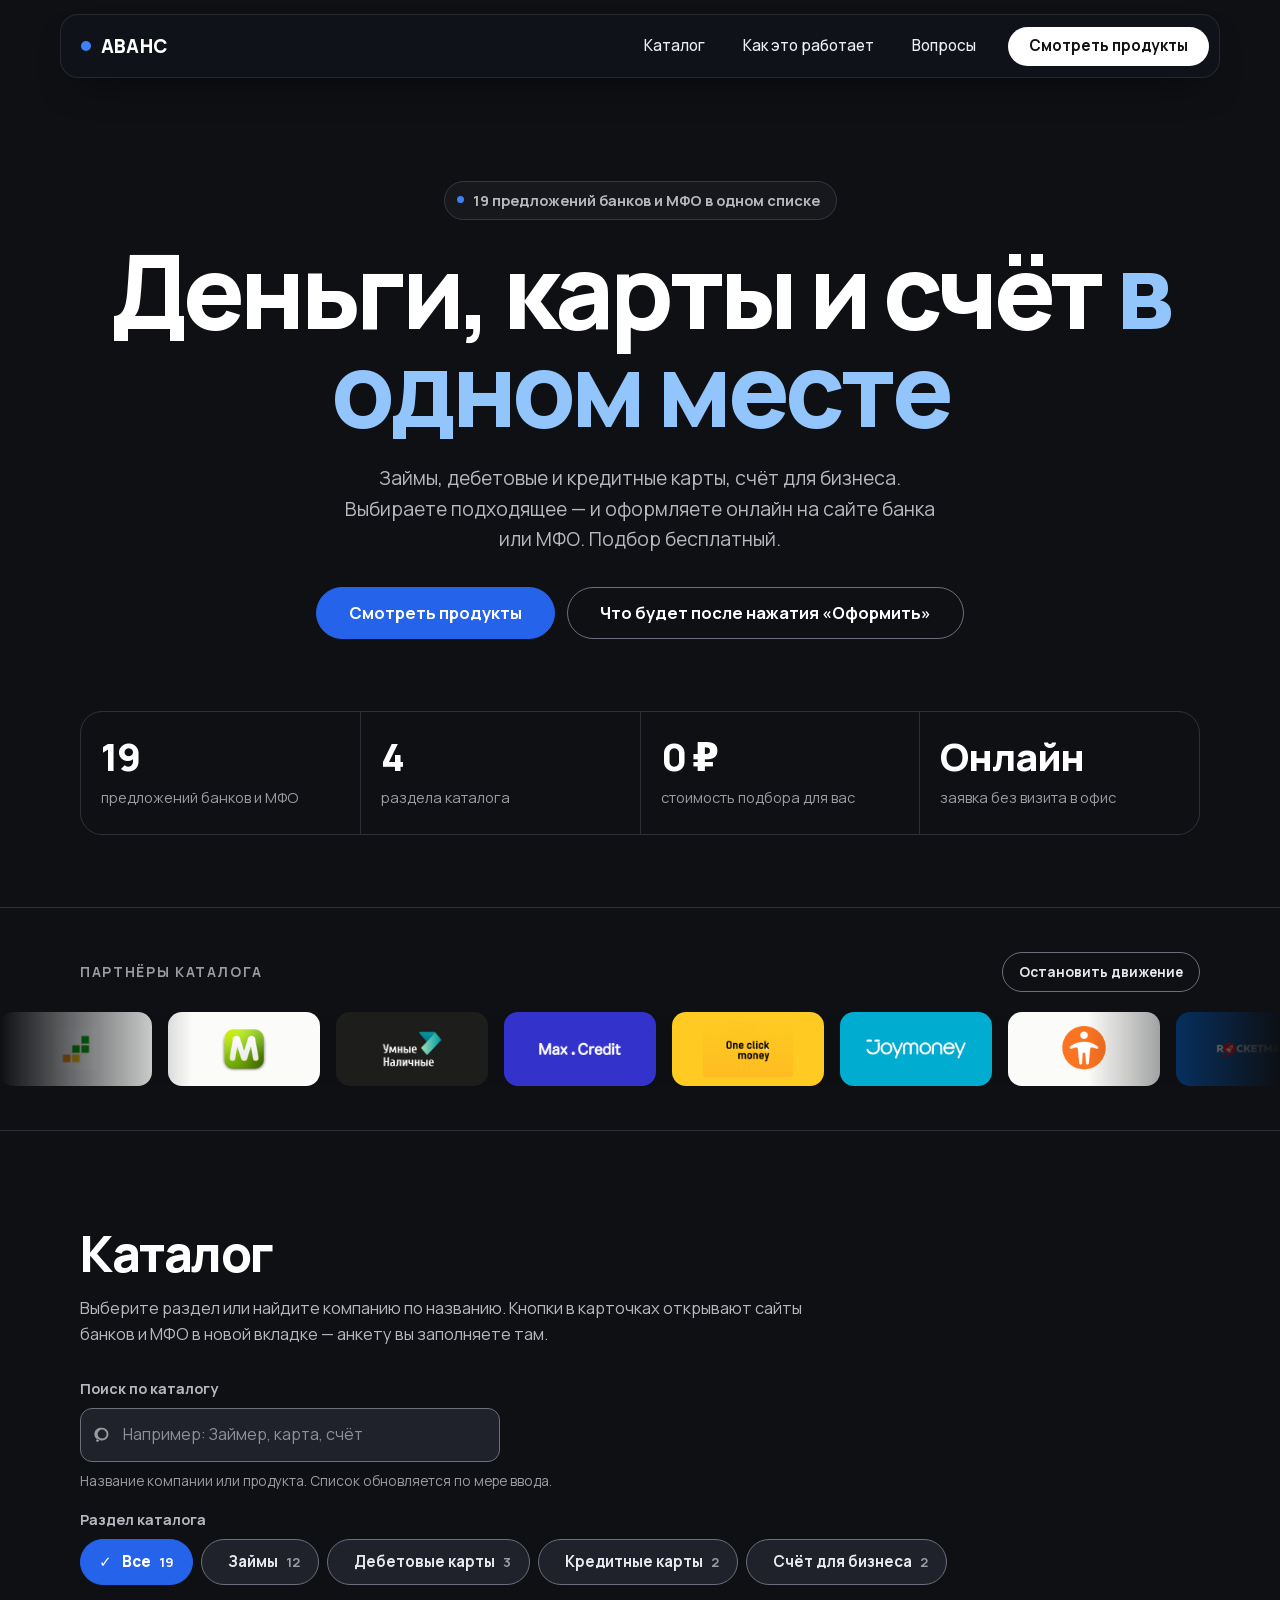
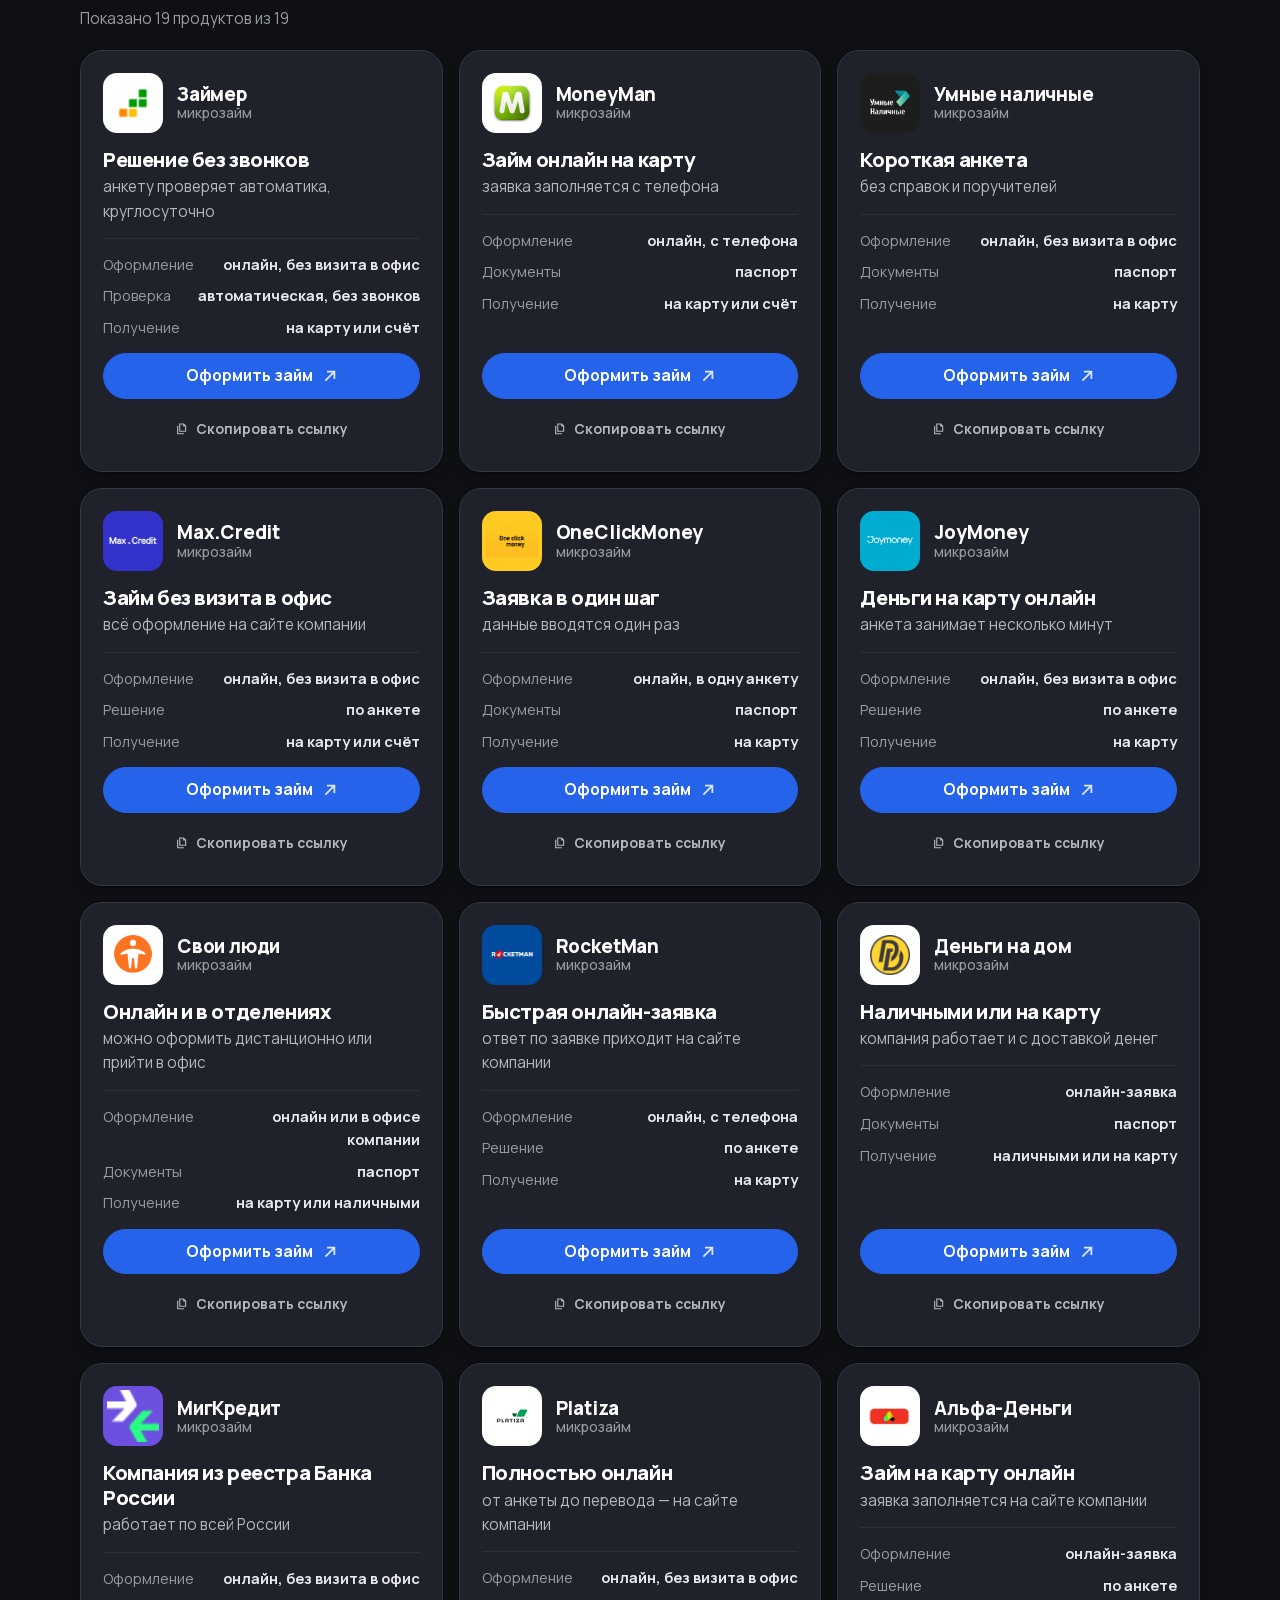
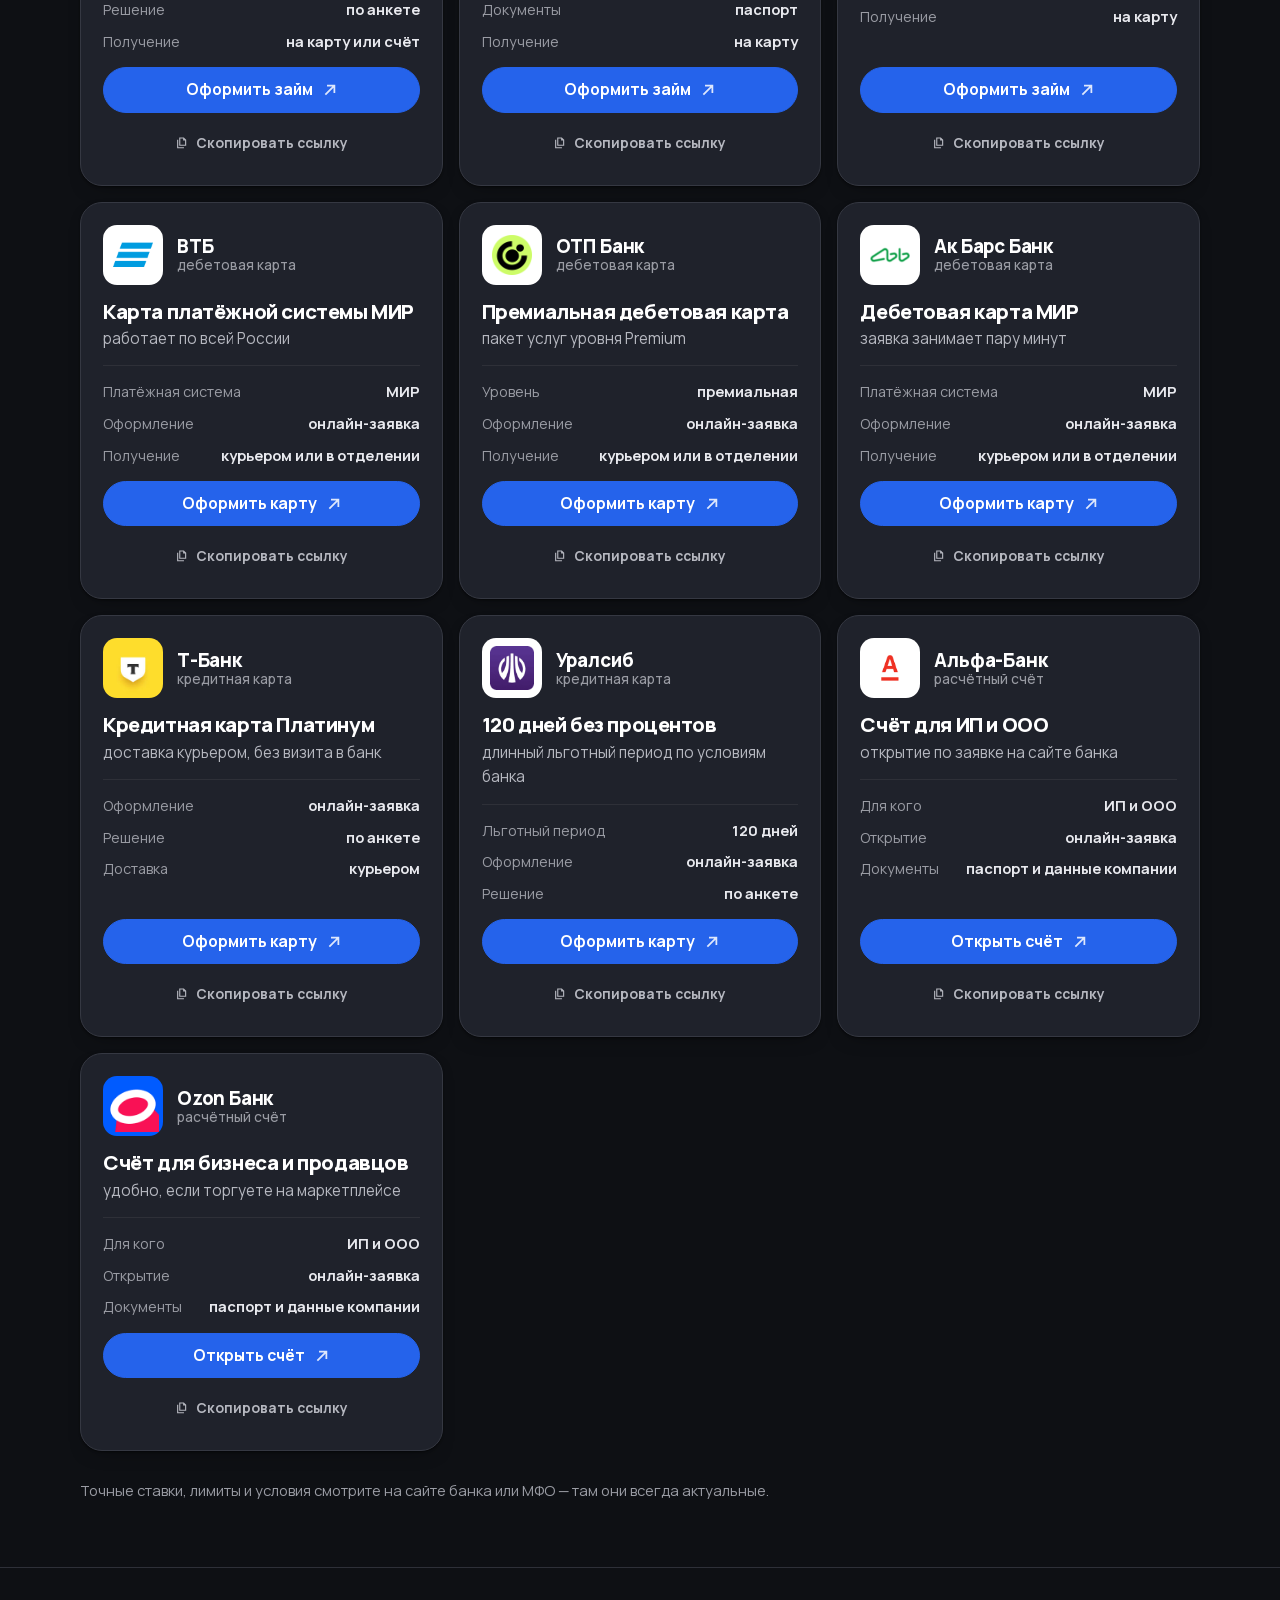
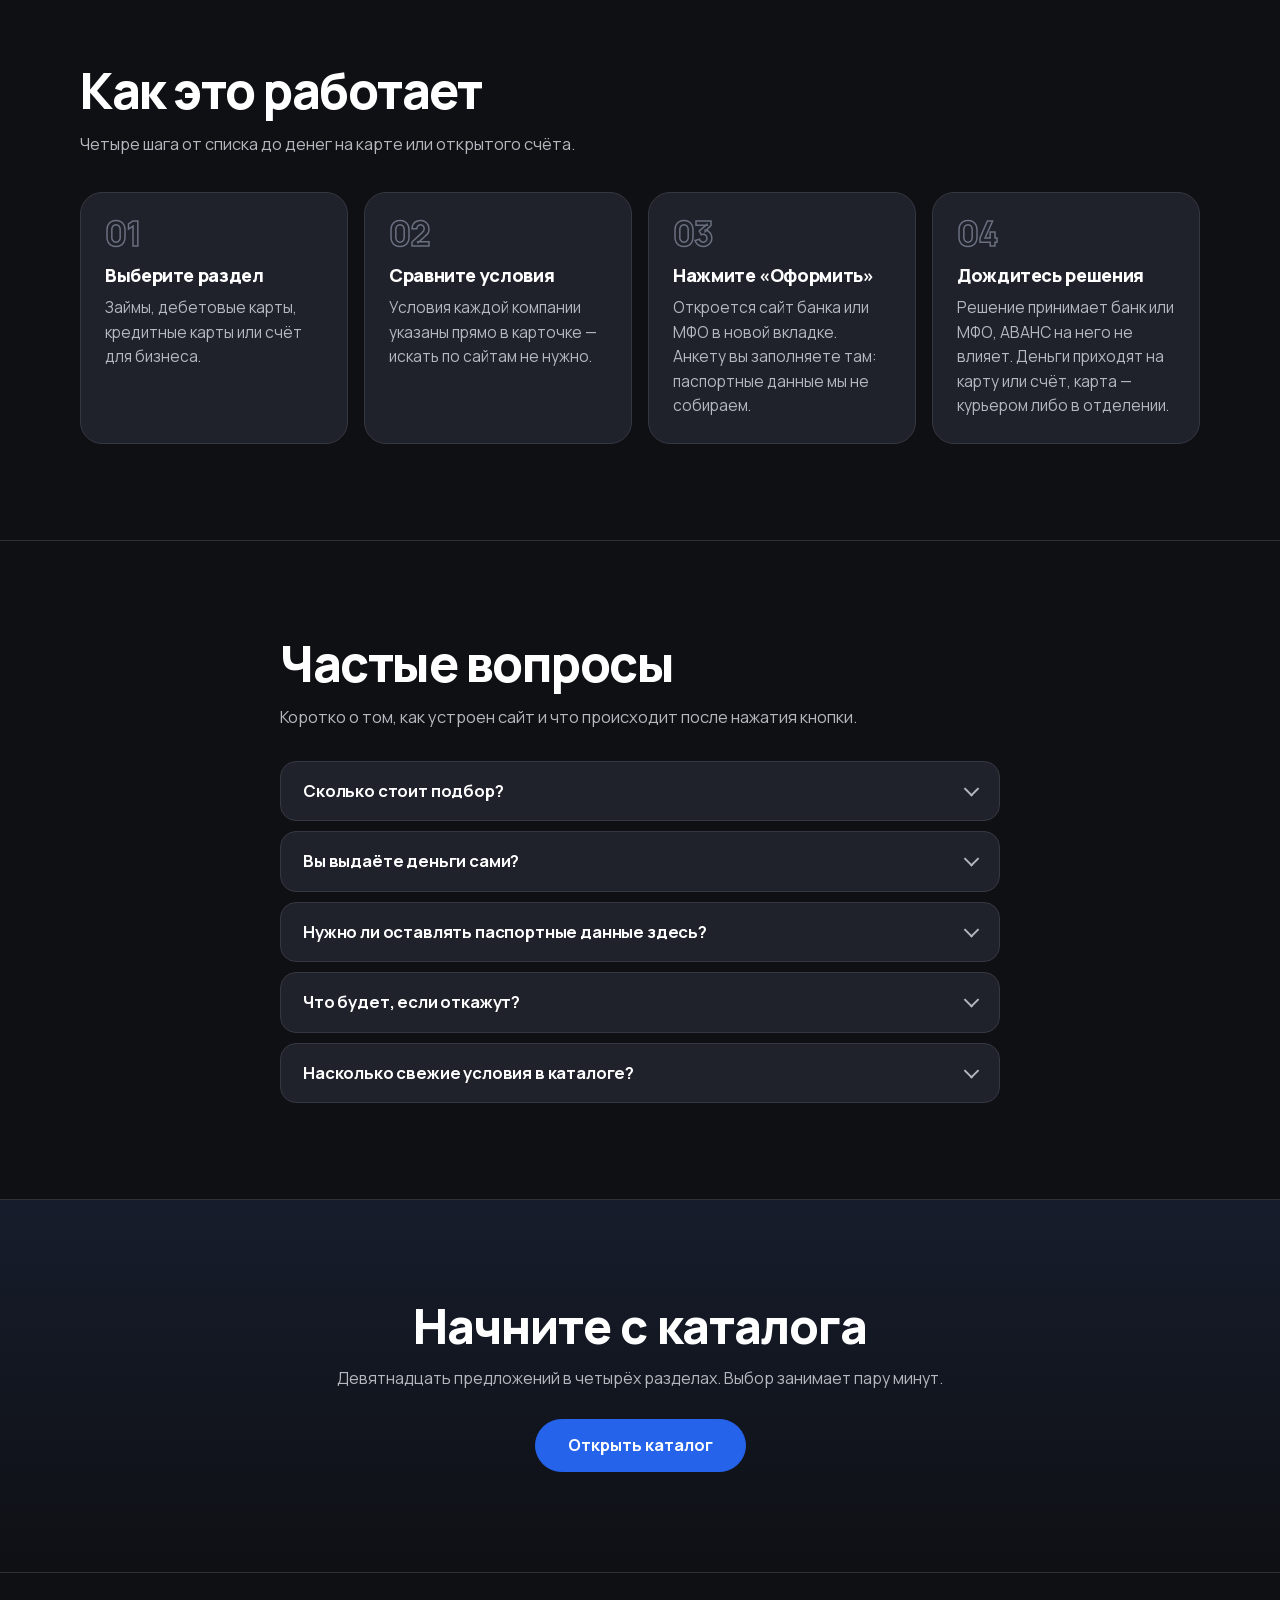
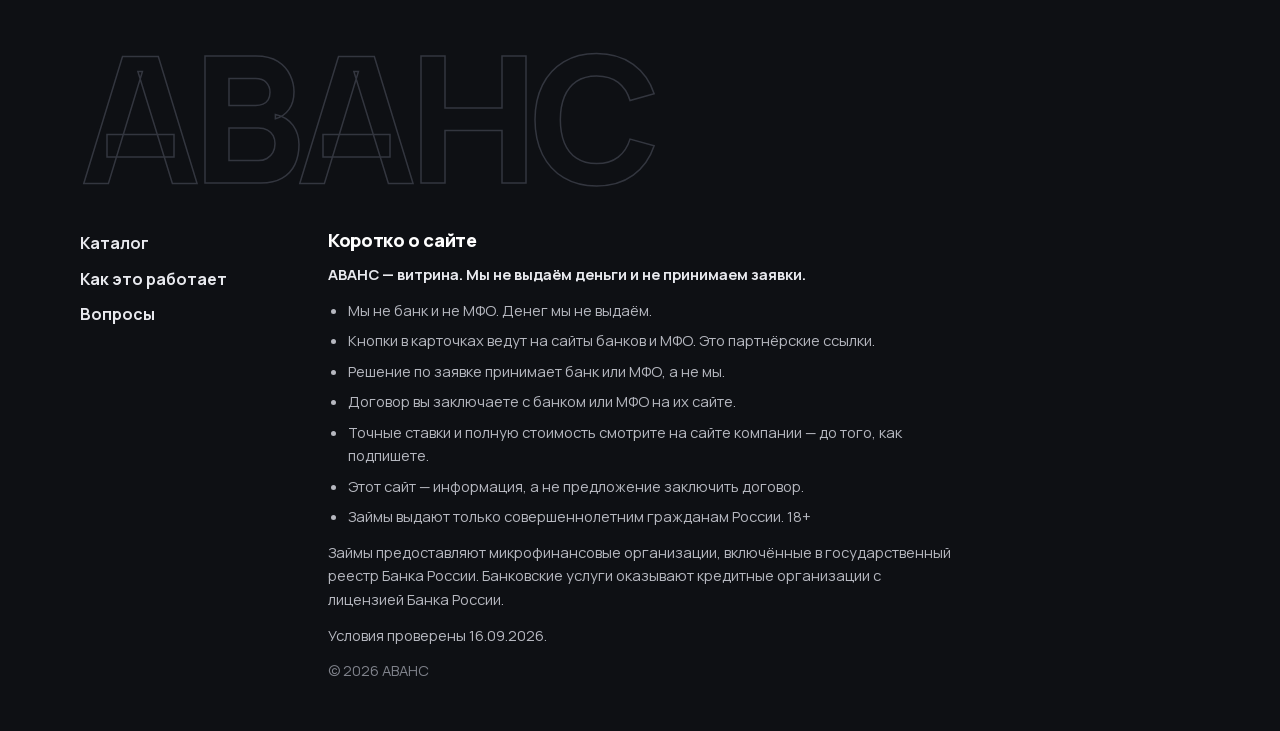
==== commit b303db6b: "Вместо строки маркировки — кнопка «Скопировать ссылку» Клиент попросил убрать «Реклама. erid: …» с к" ====
--- a/index.html
+++ b/index.html
@@ -11,8 +11,8 @@
 <meta property="og:title" content="АВАНС — займы, карты и счёт для бизнеса">
 <meta property="og:description" content="Займы онлайн, дебетовые и кредитные карты, расчётный счёт для бизнеса — в одном списке.">
 <link rel="icon" href="favicon.svg" type="image/svg+xml">
-<link rel="stylesheet" href="fonts/manrope.css?v=20260916133920">
-<link rel="stylesheet" href="css/style.css?v=20260916133920">
+<link rel="stylesheet" href="fonts/manrope.css?v=20260916135338">
+<link rel="stylesheet" href="css/style.css?v=20260916135338">
 </head>
 <body>
 
@@ -257,7 +257,7 @@
   </div>
 </footer>
 
-<script src="data.js?v=20260916133920"></script>
-<script src="js/app.js?v=20260916133920"></script>
+<script src="data.js?v=20260916135338"></script>
+<script src="js/app.js?v=20260916135338"></script>
 </body>
 </html>
--- a/css/style.css
+++ b/css/style.css
@@ -365,7 +365,19 @@
   padding: 13px 20px; border-radius: var(--r-pill); border: 1px dashed var(--border-ctrl);
   color: var(--granite); font-weight: 600; font-size: .95rem;
 }
-.card__ad { color: #90939b; font-size: .76rem; letter-spacing: .01em; overflow-wrap: anywhere; }
+/* Кнопка «Скопировать ссылку» под основной кнопкой карточки.
+   Намеренно тихая: главное действие — «Оформить». */
+.card__copy {
+  display: inline-flex; align-items: center; justify-content: center; gap: 7px;
+  align-self: center; padding: 8px 14px; min-height: 34px;
+  background: transparent; border: 1px solid transparent; border-radius: var(--r-pill);
+  color: var(--granite); font-size: .86rem; font-weight: 600; cursor: pointer;
+  transition: color .15s var(--ease), background .15s var(--ease), border-color .15s var(--ease);
+}
+.card__copy:hover { color: #fff; background: var(--surface-soft); border-color: var(--border-ctrl); }
+.card__copy[data-done] { color: var(--ok); }
+.card__copy[data-done] svg { color: var(--ok); }
+.card__copy svg { flex: none; }
 
 .empty { margin-top: 26px; padding: 30px; border: 1px dashed var(--border-soft); border-radius: var(--r-feature); text-align: center; }
 .empty[hidden] { display: none; }
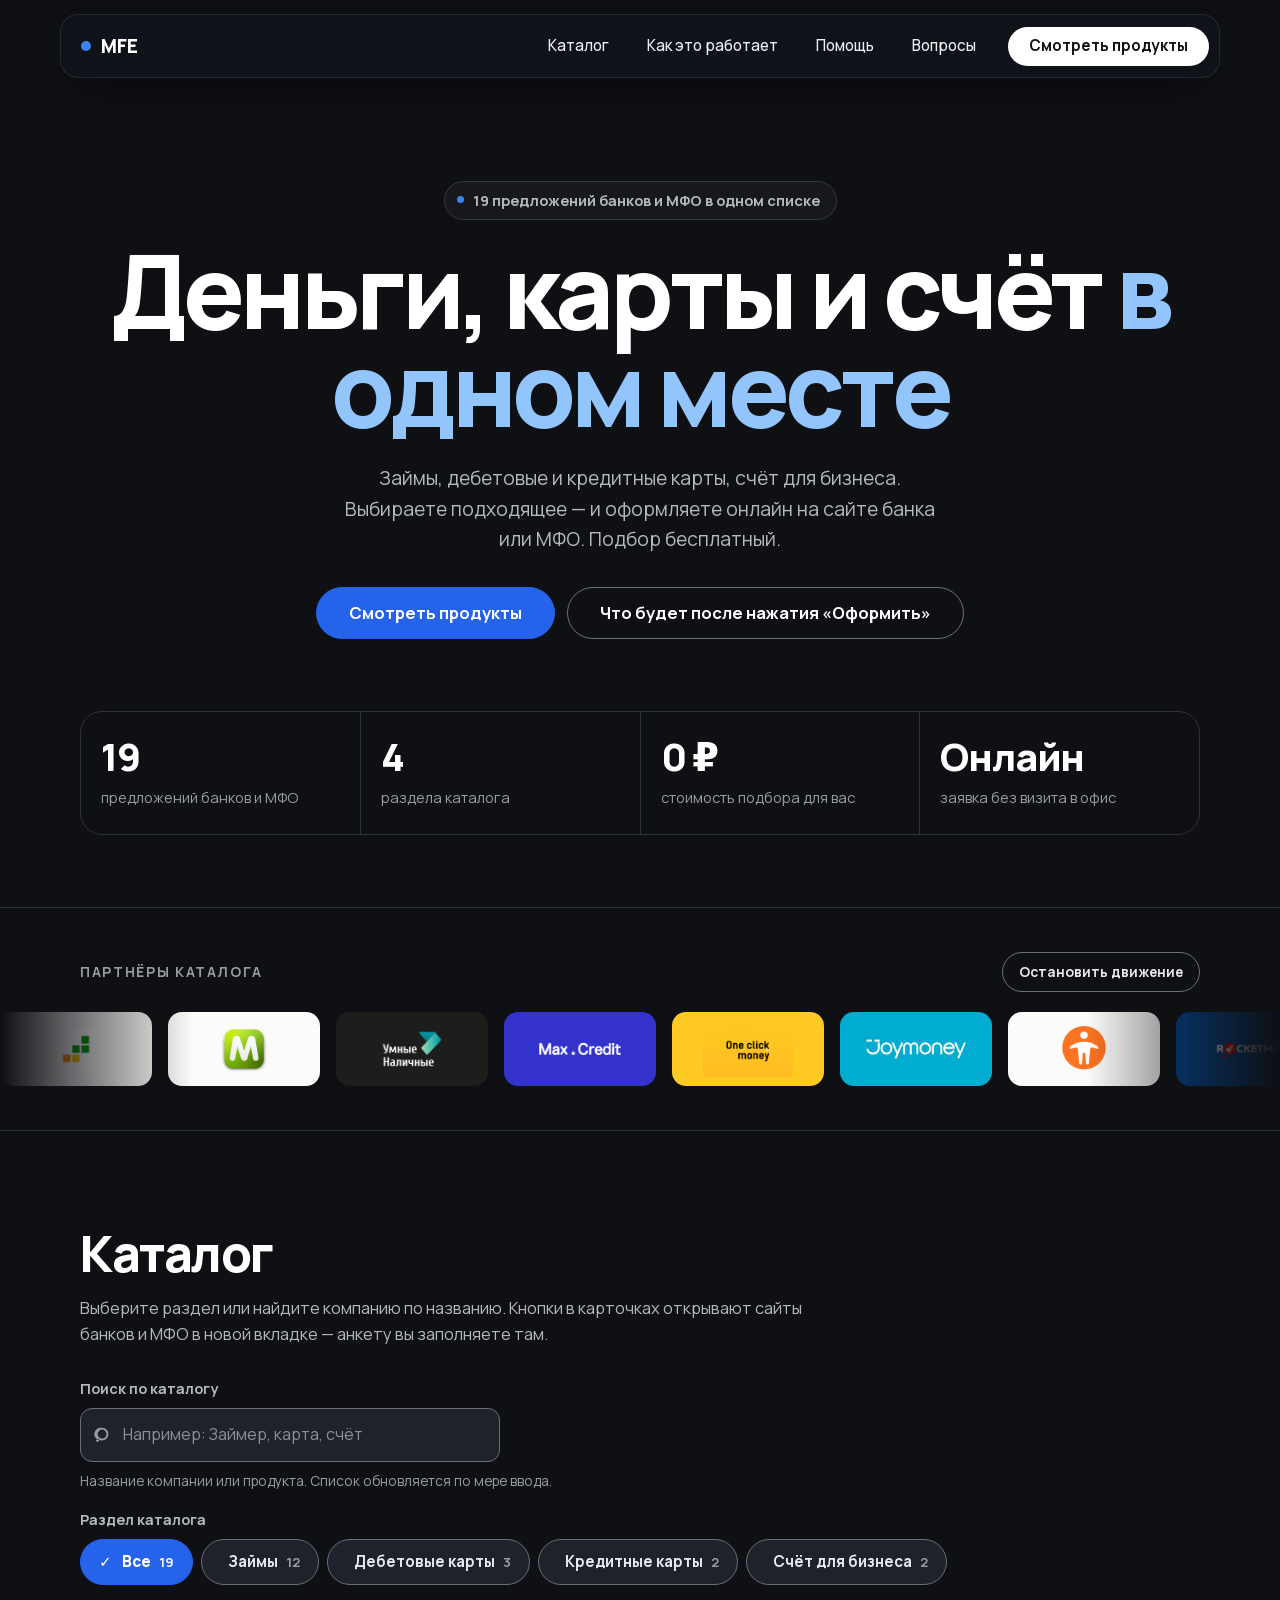
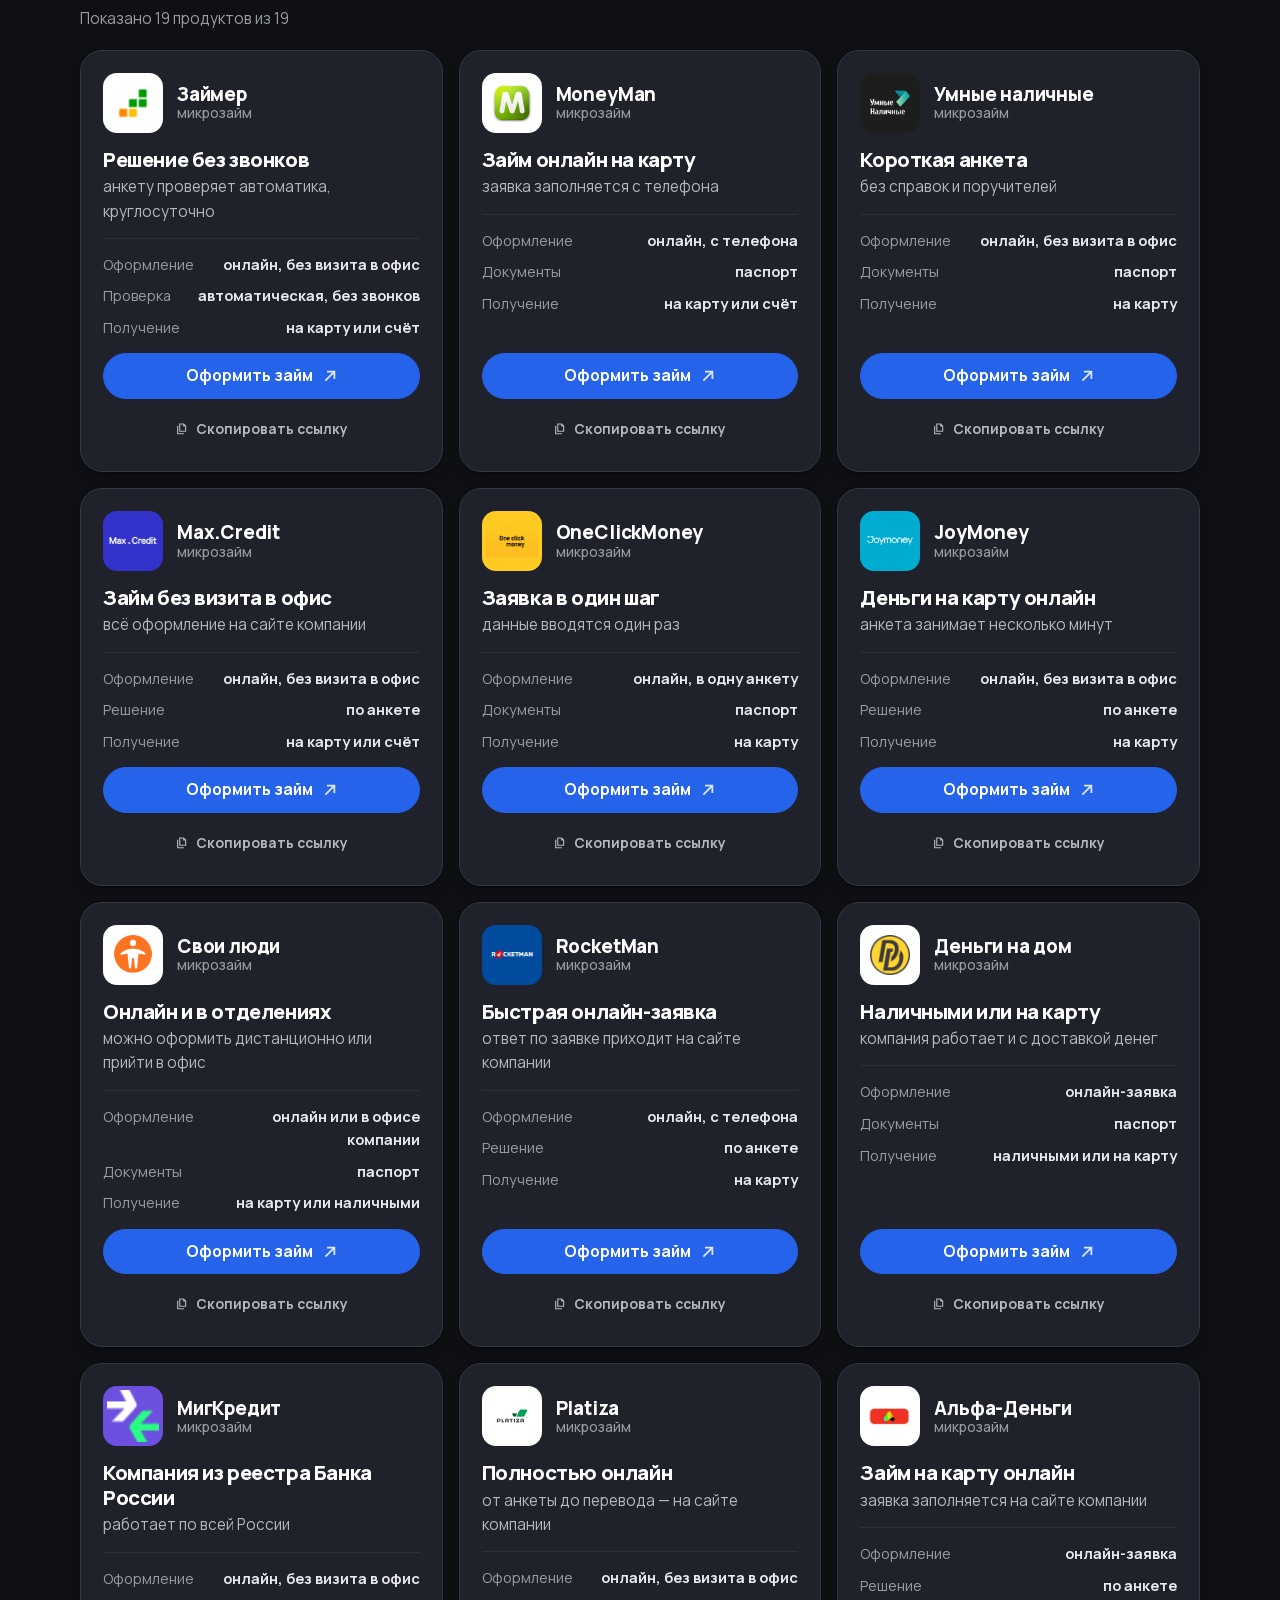
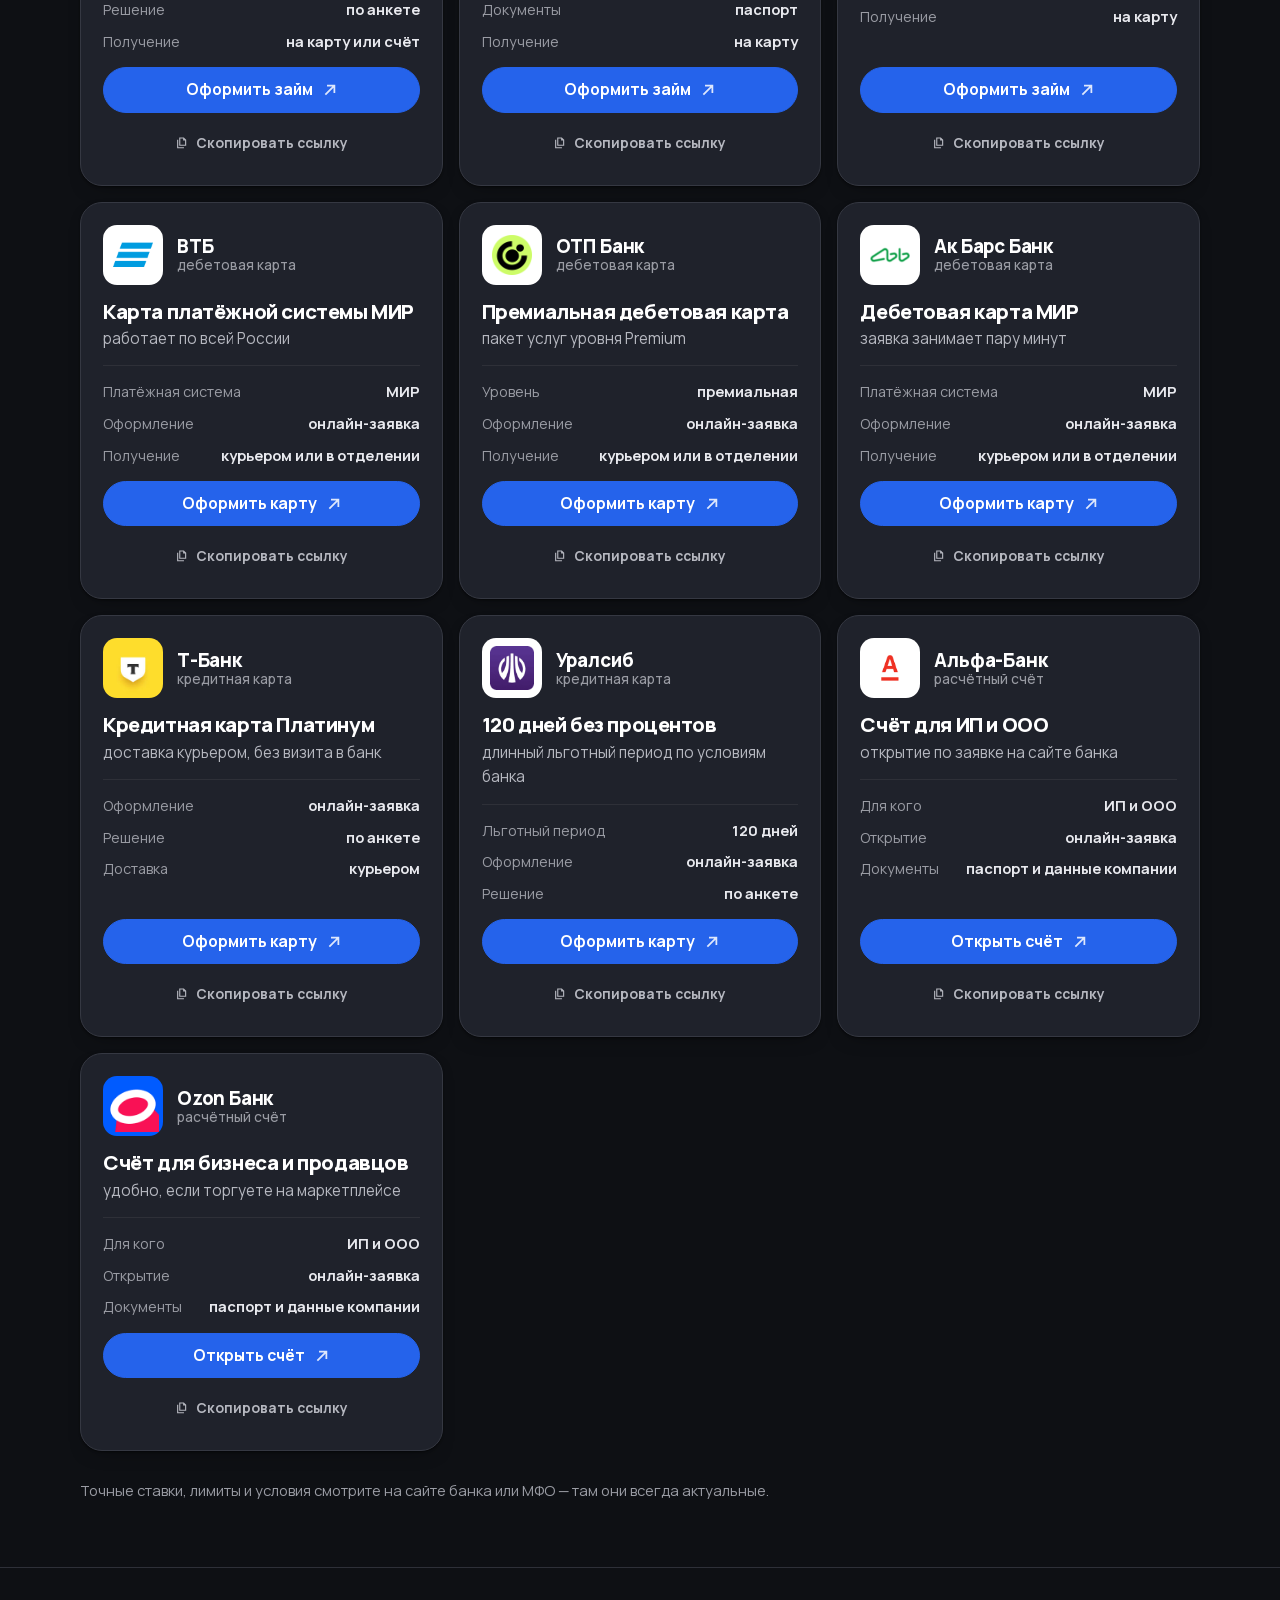
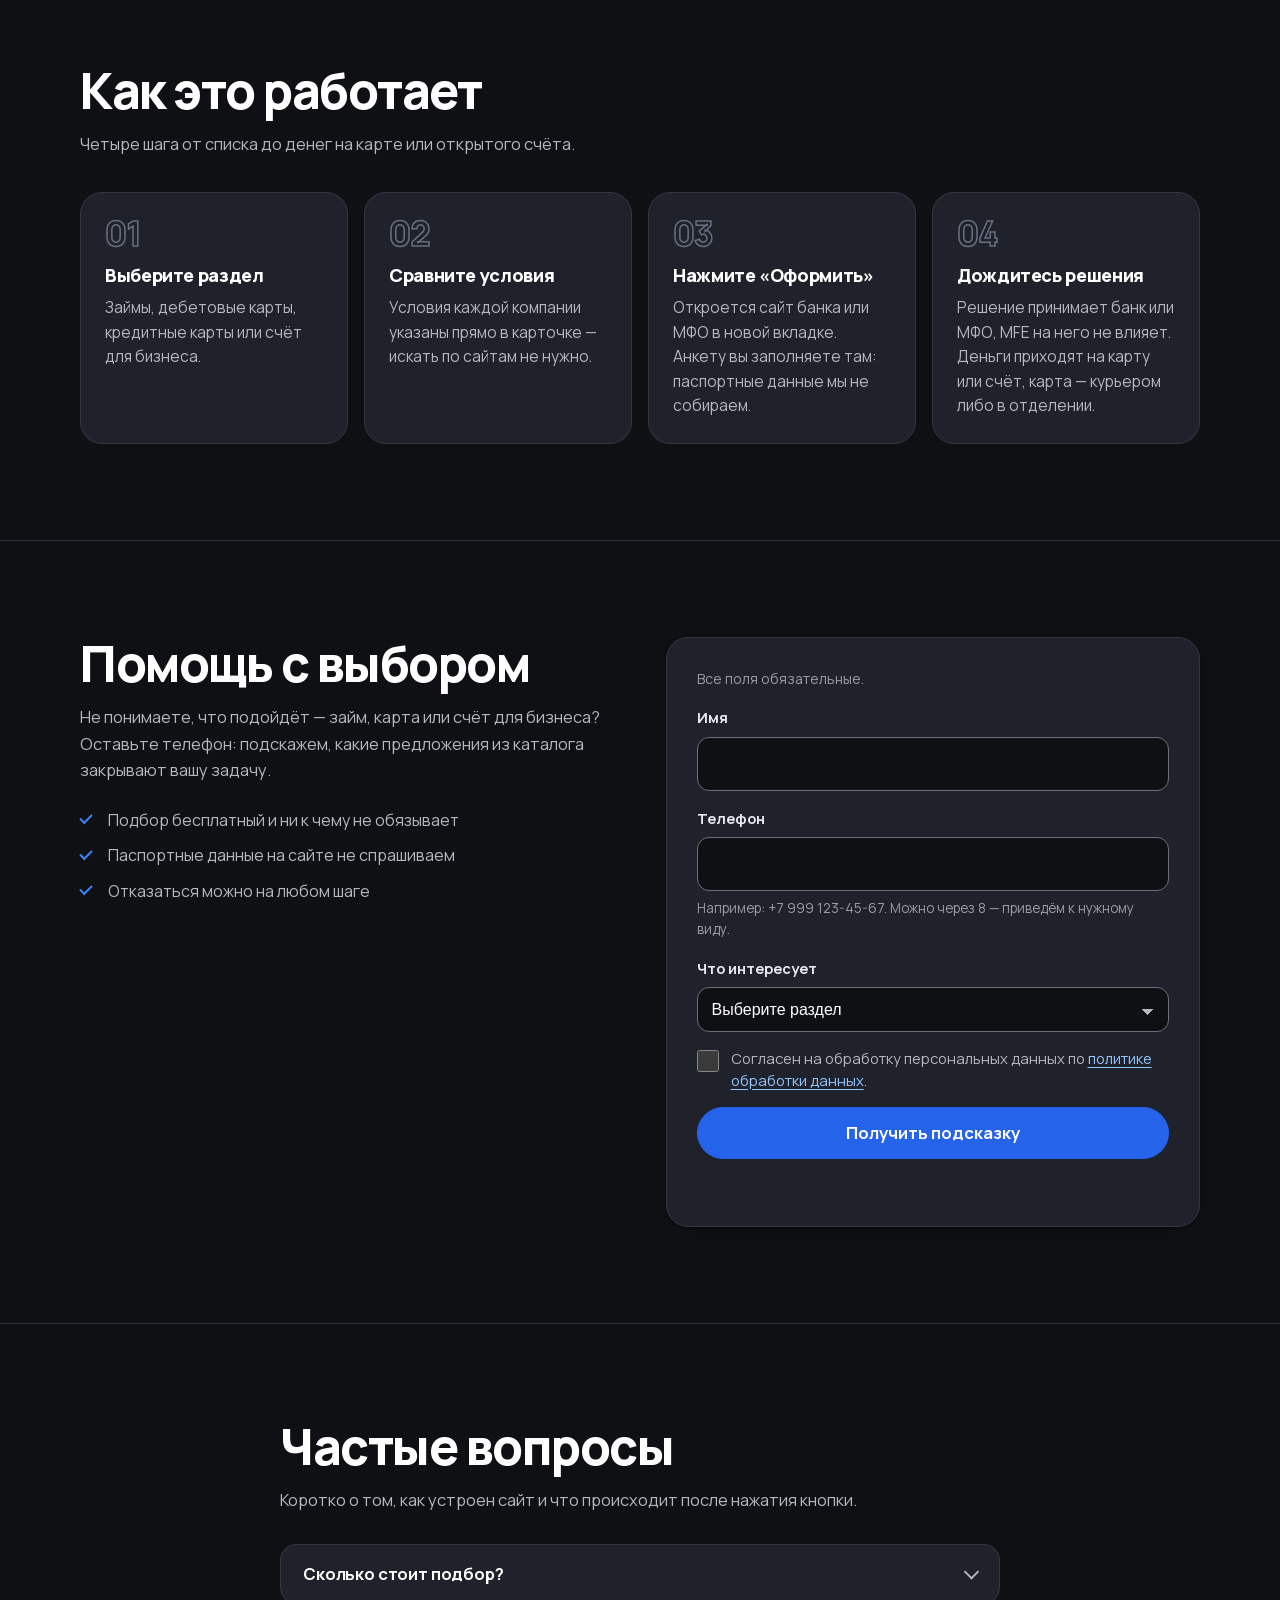
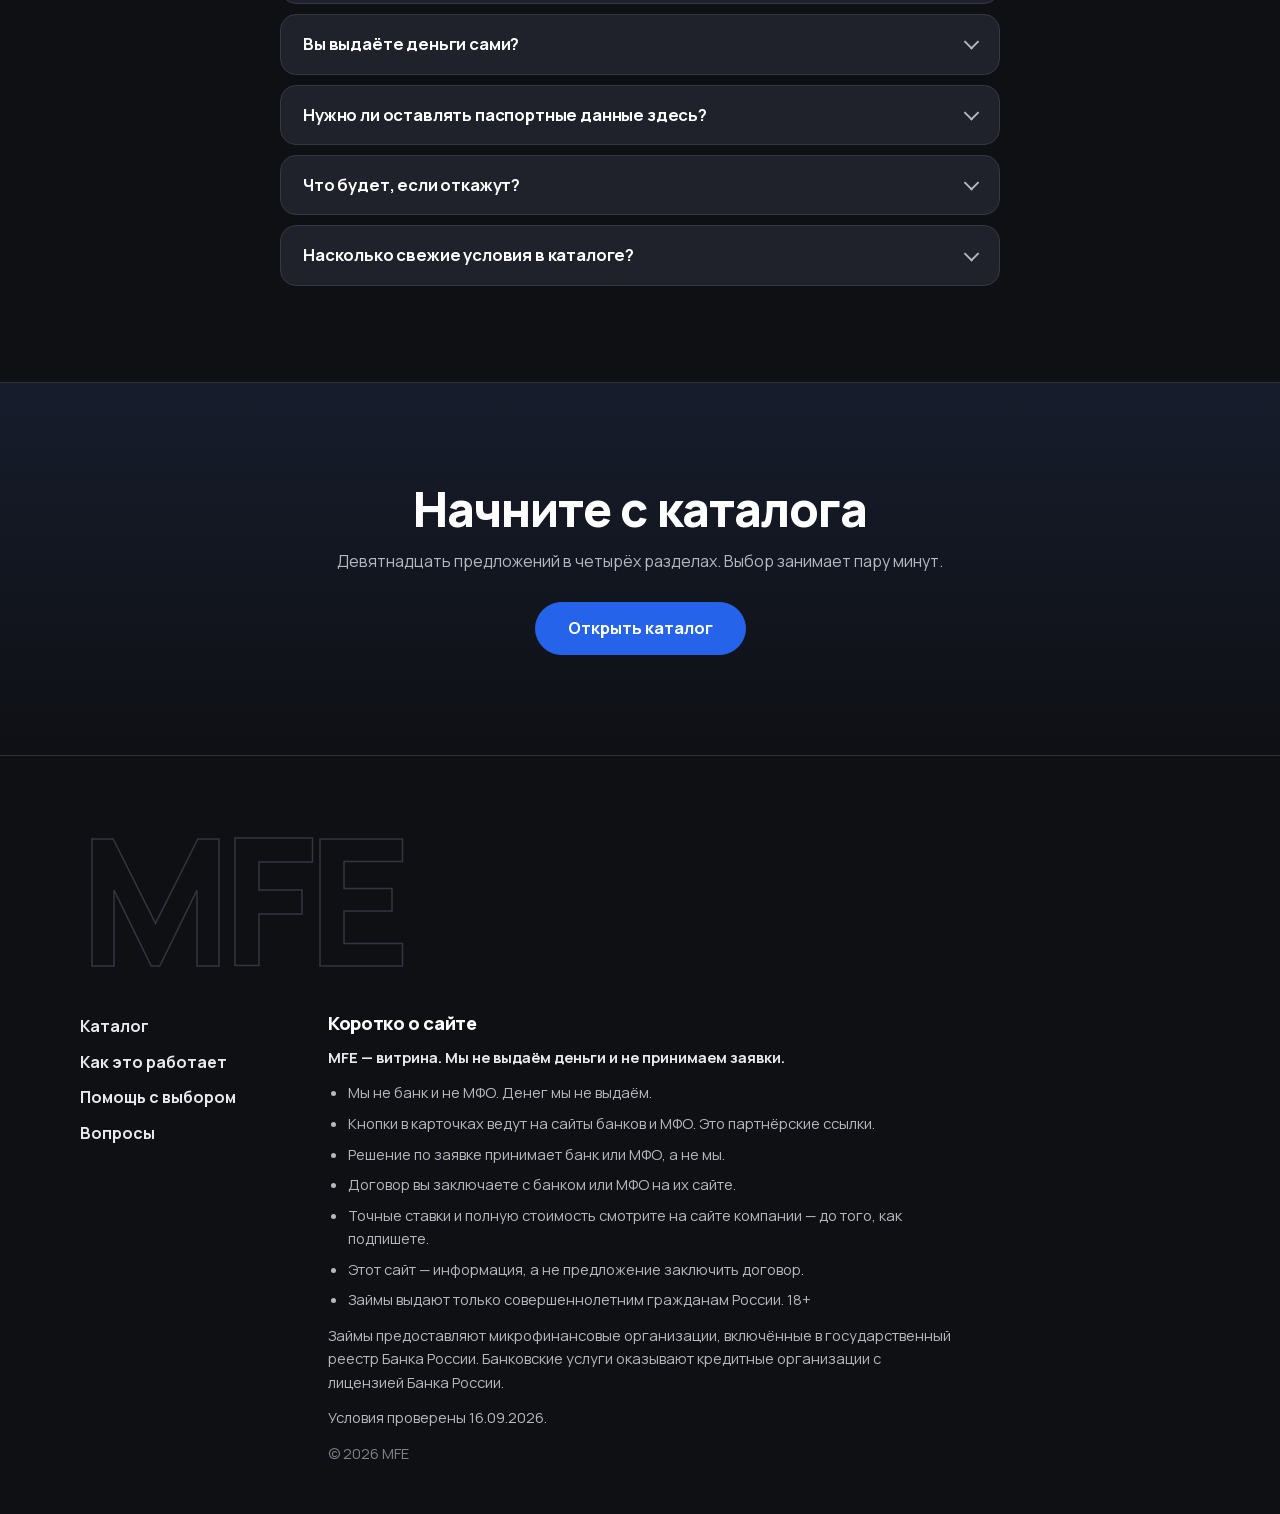
==== commit 9aa811da: "MFE: имя сайта, форма «Помощь с выбором», заявки и бот в панели - лендинг переименован в MFE (данные" ====
--- a/index.html
+++ b/index.html
@@ -3,16 +3,16 @@
 <head>
 <meta charset="utf-8">
 <meta name="viewport" content="width=device-width, initial-scale=1">
-<title>АВАНС — займы, карты и счёт для бизнеса в одном списке</title>
-<meta name="description" content="АВАНС — витрина финансовых продуктов: займы онлайн, дебетовые и кредитные карты, расчётный счёт для ИП и ООО. Сравните предложения банков и МФО и оформите заявку онлайн.">
+<title>MFE — займы, карты и счёт для бизнеса в одном списке</title>
+<meta name="description" content="MFE — витрина финансовых продуктов: займы онлайн, дебетовые и кредитные карты, расчётный счёт для ИП и ООО. Сравните предложения банков и МФО и оформите заявку онлайн.">
 <meta name="theme-color" content="#0e1014">
 <meta name="robots" content="noindex, nofollow">
 <meta property="og:type" content="website">
-<meta property="og:title" content="АВАНС — займы, карты и счёт для бизнеса">
+<meta property="og:title" content="MFE — займы, карты и счёт для бизнеса">
 <meta property="og:description" content="Займы онлайн, дебетовые и кредитные карты, расчётный счёт для бизнеса — в одном списке.">
 <link rel="icon" href="favicon.svg" type="image/svg+xml">
-<link rel="stylesheet" href="fonts/manrope.css?v=20260916135338">
-<link rel="stylesheet" href="css/style.css?v=20260916135338">
+<link rel="stylesheet" href="fonts/manrope.css?v=20260916173258">
+<link rel="stylesheet" href="css/style.css?v=20260916173258">
 </head>
 <body>
 
@@ -20,20 +20,22 @@
      скрипт. Если её заполнить в том же такте, что и создать, читалка
      промолчит; если держать внутри каталога — перерисовка её потеряет. -->
 <p class="vh" id="live" role="status" aria-live="polite" aria-atomic="true"></p>
+<p class="vh" id="live-alert" role="alert" aria-atomic="true"></p>
 
 <a class="skip-link" href="#main">Перейти к содержимому</a>
 
 <header class="head">
   <div class="head__bar">
-    <a class="brand" href="index.html" aria-label="АВАНС — на главную">
+    <a class="brand" href="index.html" aria-label="MFE — на главную">
       <span class="brand__dot" aria-hidden="true"></span>
-      <span class="brand__word" data-brand>АВАНС</span>
+      <span class="brand__word" data-brand>MFE</span>
     </a>
 
     <nav class="head__nav" aria-label="Разделы сайта">
       <ul class="pills" role="list">
         <li><a class="pill" href="#catalog">Каталог</a></li>
         <li><a class="pill" href="#how">Как это работает</a></li>
+        <li><a class="pill" href="#help">Помощь</a></li>
         <li><a class="pill" href="#faq">Вопросы</a></li>
       </ul>
     </nav>
@@ -55,6 +57,7 @@
       <ul class="menu__list" role="list">
         <li><a href="#catalog">Каталог</a></li>
         <li><a href="#how">Как это работает</a></li>
+        <li><a href="#help">Помощь с выбором</a></li>
         <li><a href="#faq">Вопросы</a></li>
       </ul>
       <a class="btn btn--blue btn--block" href="#catalog">Смотреть продукты</a>
@@ -171,9 +174,77 @@
         <li class="step">
           <span class="step__num" aria-hidden="true">04</span>
           <h3 class="step__title">Дождитесь решения</h3>
-          <p class="step__text">Решение принимает банк или МФО, АВАНС на него не влияет. Деньги приходят на карту или счёт, карта — курьером либо в отделении.</p>
+          <p class="step__text">Решение принимает банк или МФО, MFE на него не влияет. Деньги приходят на карту или счёт, карта — курьером либо в отделении.</p>
         </li>
       </ol>
+    </div>
+  </section>
+
+
+  <!-- ─────────── помощь с выбором ─────────── -->
+  <section class="help" id="help">
+    <div class="wrap help__in">
+      <div class="help__copy">
+        <h2 class="section-title" tabindex="-1">Помощь с выбором</h2>
+        <p class="section-lead">Не понимаете, что подойдёт — займ, карта или счёт для бизнеса?
+          Оставьте телефон: подскажем, какие предложения из каталога закрывают вашу задачу.</p>
+        <ul class="help__pts" role="list">
+          <li>Подбор бесплатный и ни к чему не обязывает</li>
+          <li>Паспортные данные на сайте не спрашиваем</li>
+          <li>Отказаться можно на любом шаге</li>
+        </ul>
+        <p class="help__or" id="tg-or" hidden>Или напишите сразу в мессенджер:</p>
+        <a class="btn btn--ghost help__tg" id="tg-help" href="#" hidden>Написать в Telegram</a>
+      </div>
+
+      <div class="help__box">
+        <form class="form" id="lead" novalidate>
+          <p class="form__note" id="form-note">Все поля обязательные.</p>
+
+          <div class="fld">
+            <label for="f-name">Имя</label>
+            <input id="f-name" name="name" type="text" autocomplete="name" required aria-required="true"
+                   aria-describedby="f-name-e">
+            <p class="fld__e" id="f-name-e"></p>
+          </div>
+
+          <div class="fld">
+            <label for="f-phone">Телефон</label>
+            <input id="f-phone" name="phone" type="tel" inputmode="tel" autocomplete="tel" required aria-required="true"
+                   aria-describedby="f-phone-h f-phone-e">
+            <p class="fld__h" id="f-phone-h">Например: +7 999 123-45-67. Можно через 8 — приведём к нужному виду.</p>
+            <p class="fld__e" id="f-phone-e"></p>
+          </div>
+
+          <div class="fld">
+            <label for="f-product">Что интересует</label>
+            <select id="f-product" name="product" required aria-required="true" aria-describedby="f-product-e">
+              <option value="" disabled selected>Выберите раздел</option>
+              <!-- разделы подставляет js/app.js из data.js -->
+              <option value="unknown">Пока не знаю, нужен совет</option>
+            </select>
+            <p class="fld__e" id="f-product-e"></p>
+          </div>
+
+          <div class="fld fld--chk">
+            <input id="f-consent" name="consent" type="checkbox" required aria-required="true" aria-describedby="f-consent-e">
+            <label for="f-consent">Согласен на обработку персональных данных по
+              <a href="privacy.html">политике обработки данных</a>.</label>
+            <p class="fld__e" id="f-consent-e"></p>
+          </div>
+
+          <!-- ловушка для ботов: людям не видна и не доступна с клавиатуры -->
+          <div class="hp" aria-hidden="true">
+            <label for="f-site">Сайт</label>
+            <input id="f-site" name="site" type="text" tabindex="-1" autocomplete="off">
+          </div>
+
+          <button class="btn btn--blue btn--lg btn--block" type="submit" id="f-submit">Получить подсказку</button>
+
+          <p class="form__st" id="f-status"></p>
+          <p class="form__err" id="f-error" hidden></p>
+        </form>
+      </div>
     </div>
   </section>
 
@@ -192,7 +263,7 @@
         </details>
         <details class="qa__item">
           <summary class="qa__q"><h3 class="qa__h">Вы выдаёте деньги сами?</h3><span class="qa__ico" aria-hidden="true"></span></summary>
-          <div class="qa__a"><p>Нет. АВАНС — витрина предложений. Договор вы заключаете напрямую с банком или микрофинансовой организацией, она же принимает решение и переводит деньги.</p></div>
+          <div class="qa__a"><p>Нет. MFE — витрина предложений. Договор вы заключаете напрямую с банком или микрофинансовой организацией, она же принимает решение и переводит деньги.</p></div>
         </details>
         <details class="qa__item">
           <summary class="qa__q"><h3 class="qa__h">Нужно ли оставлять паспортные данные здесь?</h3><span class="qa__ico" aria-hidden="true"></span></summary>
@@ -226,20 +297,21 @@
 
 <footer class="foot">
   <div class="wrap">
-    <p class="foot__word" aria-hidden="true" data-brand>АВАНС</p>
+    <p class="foot__word" aria-hidden="true" data-brand>MFE</p>
 
     <div class="foot__cols">
       <nav class="foot__nav" aria-label="Ссылки в подвале">
         <ul role="list">
           <li><a href="#catalog">Каталог</a></li>
           <li><a href="#how">Как это работает</a></li>
+          <li><a href="#help">Помощь с выбором</a></li>
           <li><a href="#faq">Вопросы</a></li>
         </ul>
       </nav>
 
       <div class="foot__legal">
         <h2 class="foot__title">Коротко о сайте</h2>
-        <p class="foot__lead"><span data-brand-inline>АВАНС</span> — витрина. Мы не выдаём деньги и не принимаем заявки.</p>
+        <p class="foot__lead"><span data-brand-inline>MFE</span> — витрина. Мы не выдаём деньги и не принимаем заявки.</p>
         <ul class="foot__list" role="list">
           <li>Мы не банк и не МФО. Денег мы не выдаём.</li>
           <li>Кнопки в карточках ведут на сайты банков и МФО. Это партнёрские ссылки.</li>
@@ -251,13 +323,13 @@
         </ul>
         <p>Займы предоставляют микрофинансовые организации, включённые в государственный реестр Банка России. Банковские услуги оказывают кредитные организации с лицензией Банка России.</p>
         <p>Условия проверены <span data-updated>16.09.2026</span>.</p>
-        <p class="foot__copy">© <span data-year>2026</span> <span data-brand-inline>АВАНС</span></p>
+        <p class="foot__copy">© <span data-year>2026</span> <span data-brand-inline>MFE</span></p>
       </div>
     </div>
   </div>
 </footer>
 
-<script src="data.js?v=20260916135338"></script>
-<script src="js/app.js?v=20260916135338"></script>
+<script src="data.js?v=20260916173258"></script>
+<script src="js/app.js?v=20260916173258"></script>
 </body>
 </html>
--- a/css/style.css
+++ b/css/style.css
@@ -1,5 +1,5 @@
 /* ============================================================
-   АВАНС — витрина финансовых продуктов.
+   MFE — витрина финансовых продуктов.
    Тёмный «alt tab»: холст #0e1014, приподнятые карточки,
    волосяные рамки, один синий акцент, шрифт Manrope/Satoshi.
    ============================================================ */
@@ -395,6 +395,63 @@
 .step__title { margin-top: 16px; font-size: 1.14rem; }
 .step__text { margin-top: 10px; color: var(--granite); font-size: .96rem; }
 
+
+/* ============================================================
+   помощь с выбором: текст + форма
+   ============================================================ */
+.help { padding: clamp(56px, 8vw, 96px) 0; border-top: 1px solid var(--mist); }
+.help__in { display: grid; grid-template-columns: 1fr 1fr; gap: clamp(24px, 4vw, 56px); align-items: start; }
+.help__pts { margin: 24px 0 0; padding: 0; list-style: none; display: grid; gap: 10px; color: var(--granite); }
+.help__pts li { position: relative; padding-left: 28px; }
+.help__pts li::before {
+  content: ""; position: absolute; left: 0; top: .42em; width: 12px; height: 7px;
+  border-left: 2px solid var(--blue); border-bottom: 2px solid var(--blue); transform: rotate(-45deg);
+}
+.help__or { margin-top: 26px; color: var(--slate); font-size: .95rem; }
+.help__tg { margin-top: 10px; }
+
+.help__box {
+  background: var(--page); border: 1px solid var(--border-soft); border-radius: var(--r-feature);
+  padding: clamp(20px, 3vw, 30px); box-shadow: var(--shadow-1);
+}
+.form { display: grid; gap: 16px; }
+.form__note { color: var(--slate); font-size: .88rem; }
+
+.fld { display: grid; gap: 7px; }
+.fld label { font-size: .92rem; font-weight: 600; color: var(--charcoal); }
+.fld input[type="text"], .fld input[type="tel"], .fld select {
+  width: 100%; padding: 13px 14px; font-size: 1rem; color: var(--ink);
+  background: var(--bg); border: 1px solid var(--border-ctrl); border-radius: var(--r-input);
+}
+.fld select { appearance: none; padding-right: 40px;
+  background-image: linear-gradient(45deg, transparent 50%, #b6b8c0 50%), linear-gradient(135deg, #b6b8c0 50%, transparent 50%);
+  background-position: calc(100% - 20px) 55%, calc(100% - 14px) 55%;
+  background-size: 6px 6px, 6px 6px; background-repeat: no-repeat;
+}
+.fld input:hover, .fld select:hover { border-color: var(--border-ctrl-hover); }
+.fld input[aria-invalid="true"], .fld select[aria-invalid="true"] { border-color: var(--err); }
+.fld__h { color: var(--slate); font-size: .84rem; }
+.fld__e:empty { display: none; }
+.fld__e { color: var(--err); font-size: .86rem; }
+
+.fld--chk { grid-template-columns: auto 1fr; align-items: start; column-gap: 12px; }
+.fld--chk input { width: 22px; height: 22px; margin-top: 2px; accent-color: var(--blue-fill); }
+.fld--chk label { font-weight: 400; color: var(--granite); font-size: .92rem; line-height: 1.45; }
+.fld--chk .fld__e { grid-column: 1 / -1; }
+.fld--chk a { color: var(--blue-text); text-underline-offset: 3px; }
+
+/* Ловушка для ботов: не видна и не берётся клавиатурой. */
+.hp { position: absolute; left: -9999px; width: 1px; height: 1px; overflow: hidden; }
+
+.form__st { color: var(--granite); font-size: .92rem; min-height: 1.4em; }
+.form__err { color: var(--err); font-size: .92rem; background: var(--err-bg); border-radius: 10px; padding: 12px 14px; }
+.btn.is-busy { cursor: progress; }
+/* Гасим кнопку цветом, а не прозрачностью: opacity роняет контраст ниже нормы. */
+.btn[aria-disabled="true"] { background: #3b4763; border-color: #3b4763; color: #e8e9ee; }
+.btn[aria-disabled="true"]:hover { transform: none; background: #3b4763; }
+
+@media (max-width: 860px) { .help__in { grid-template-columns: 1fr; } }
+
 /* ============================================================
    вопросы
    ============================================================ */
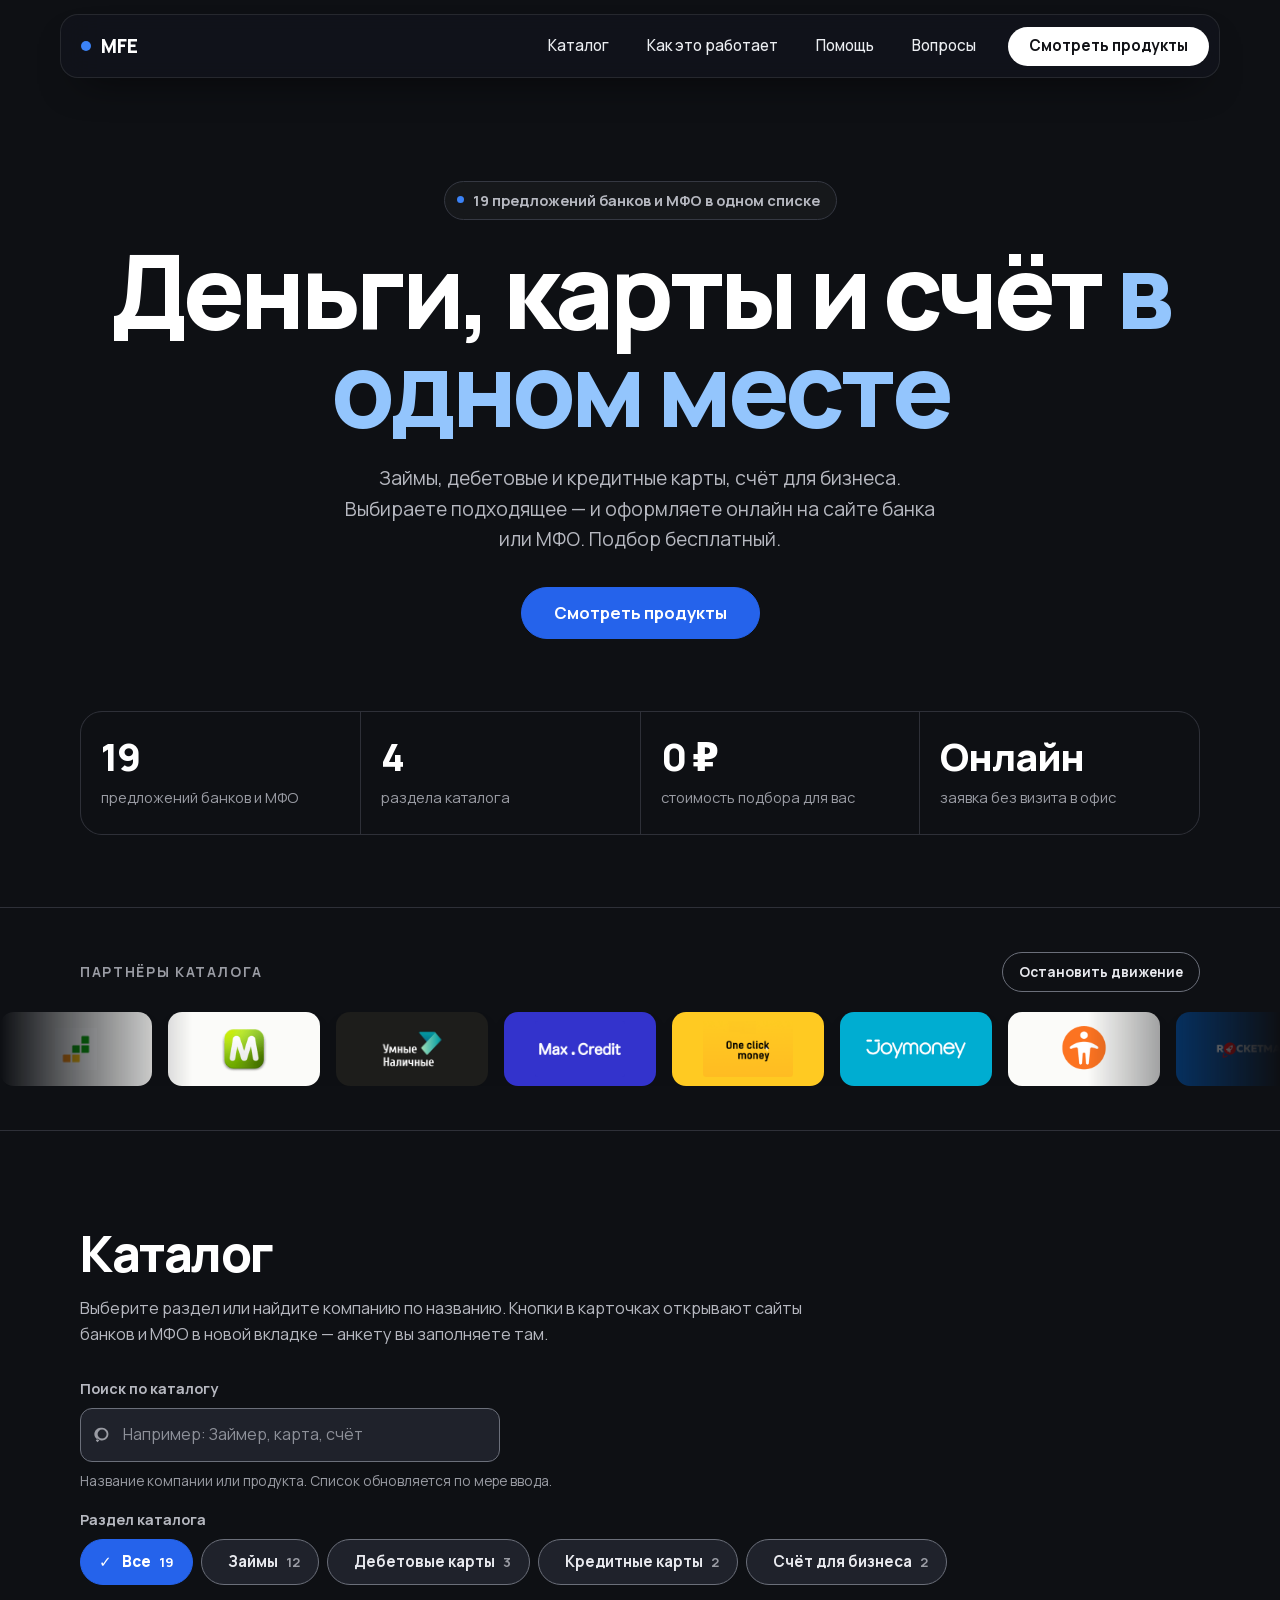
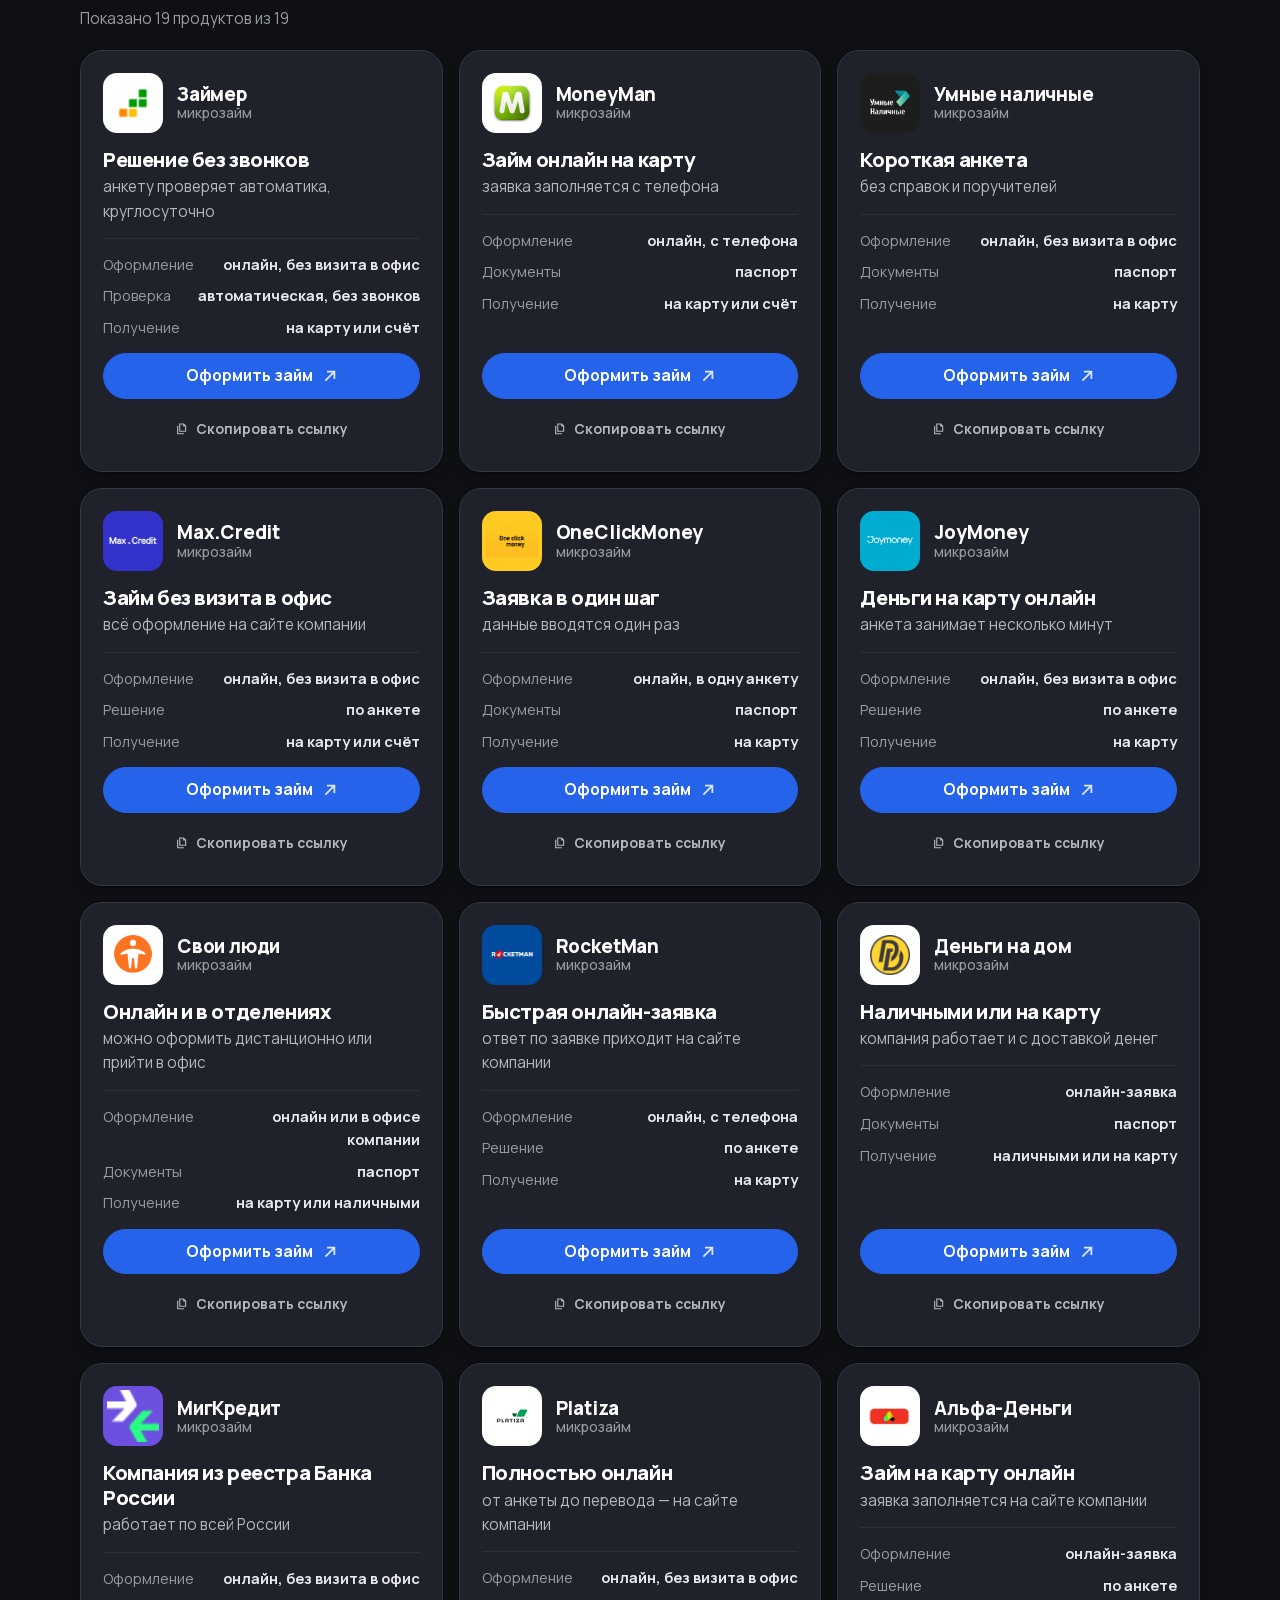
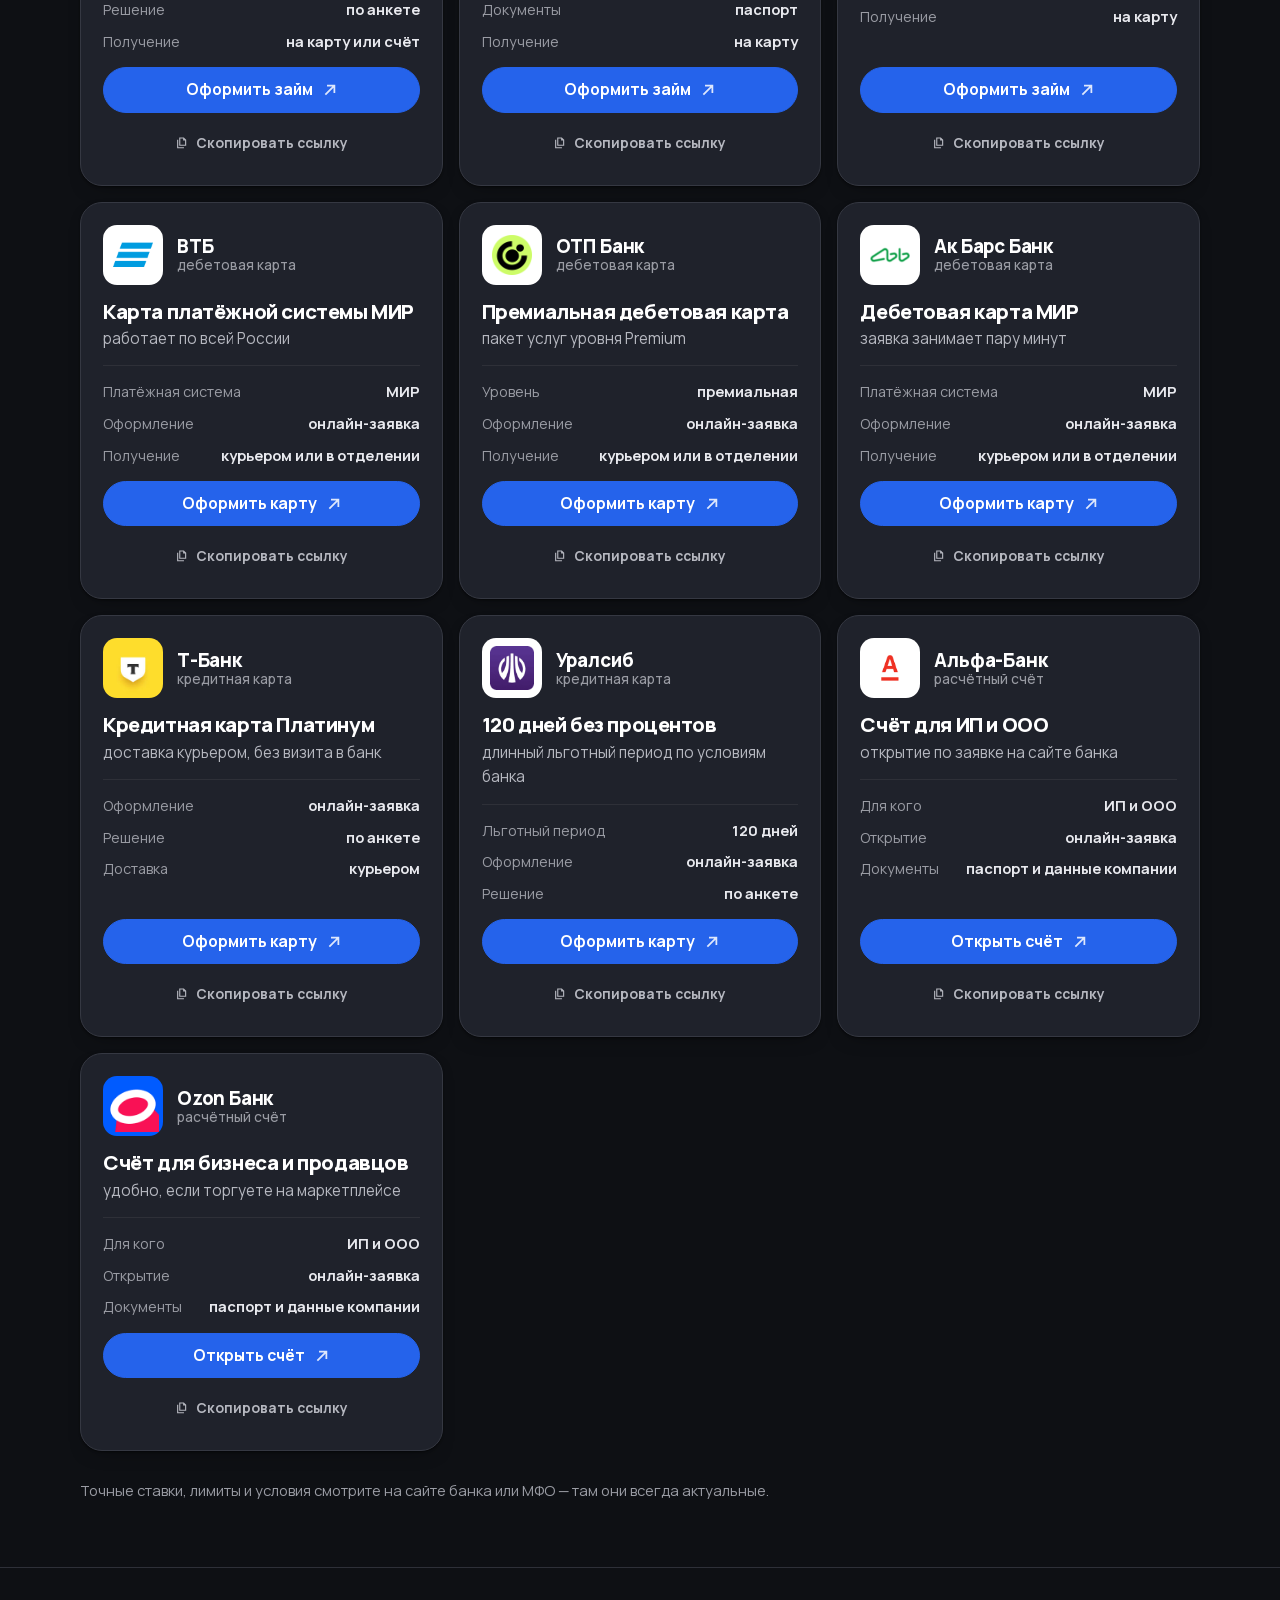
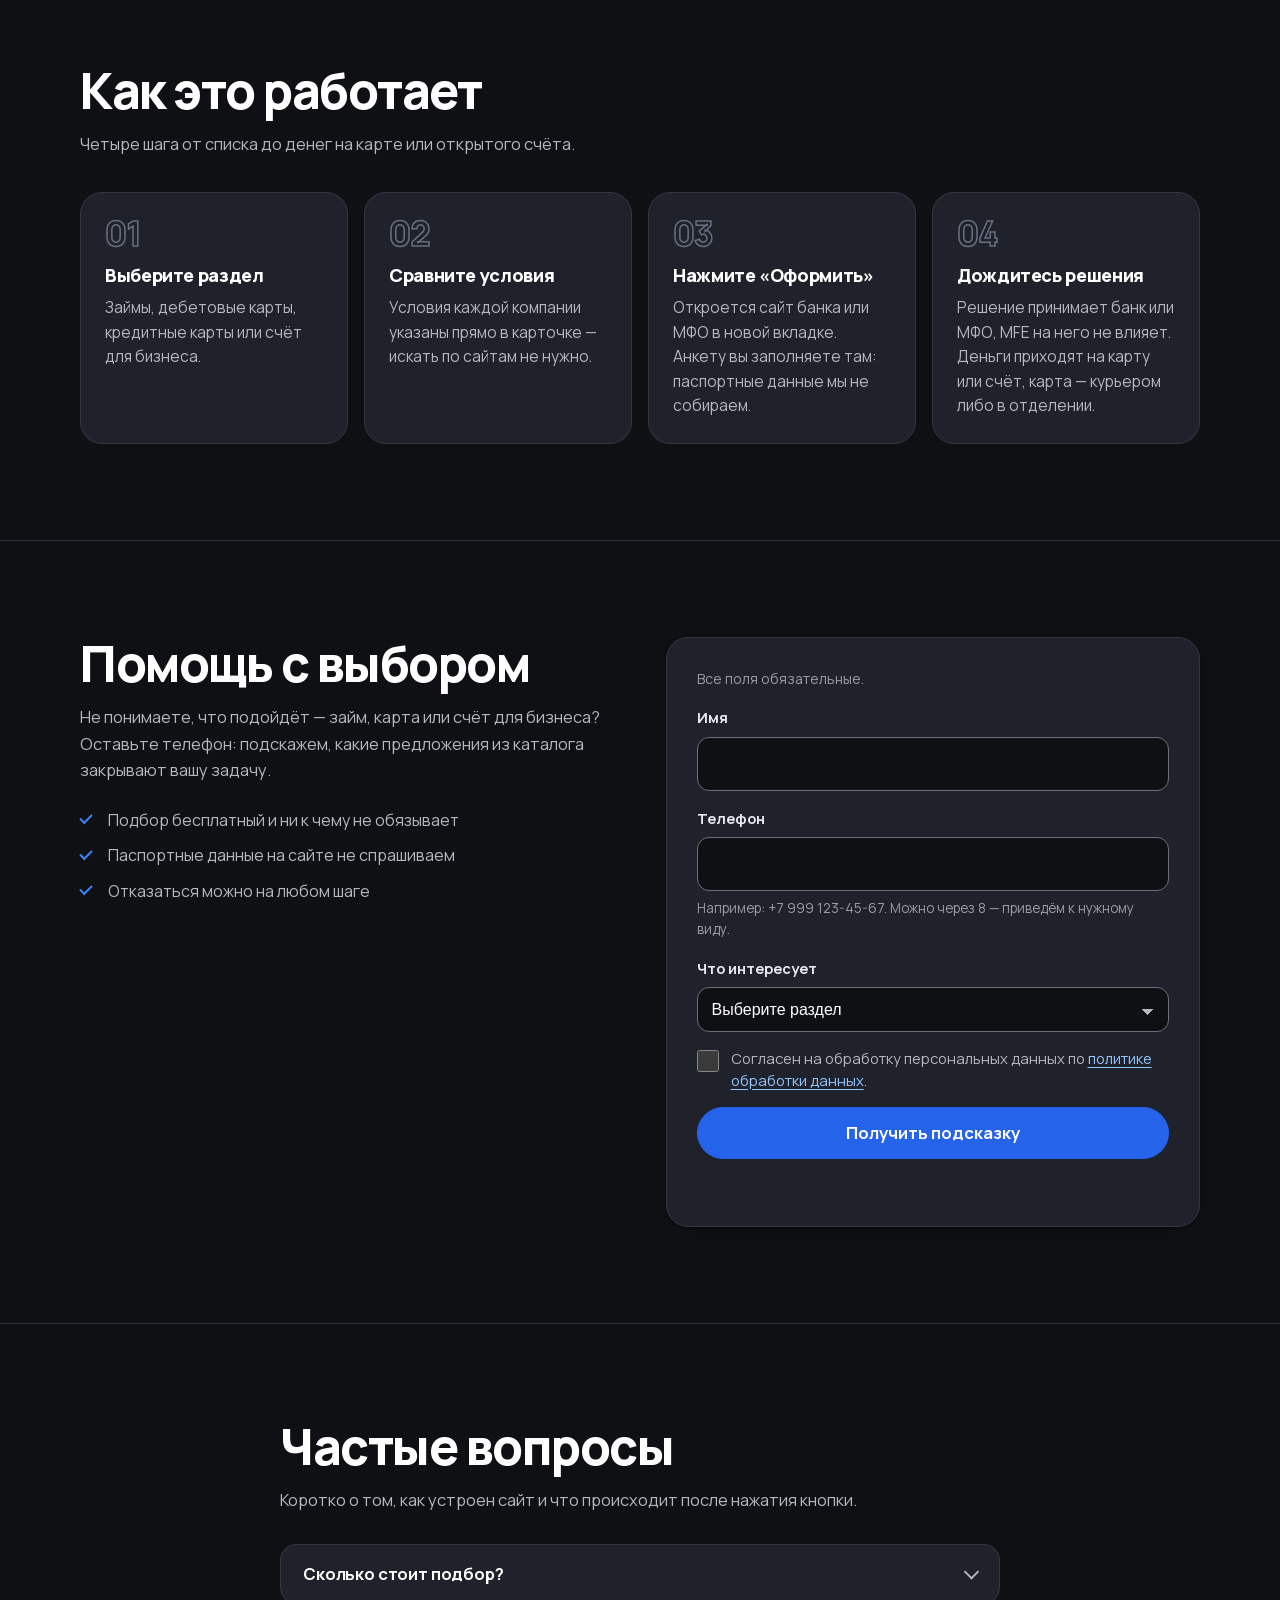
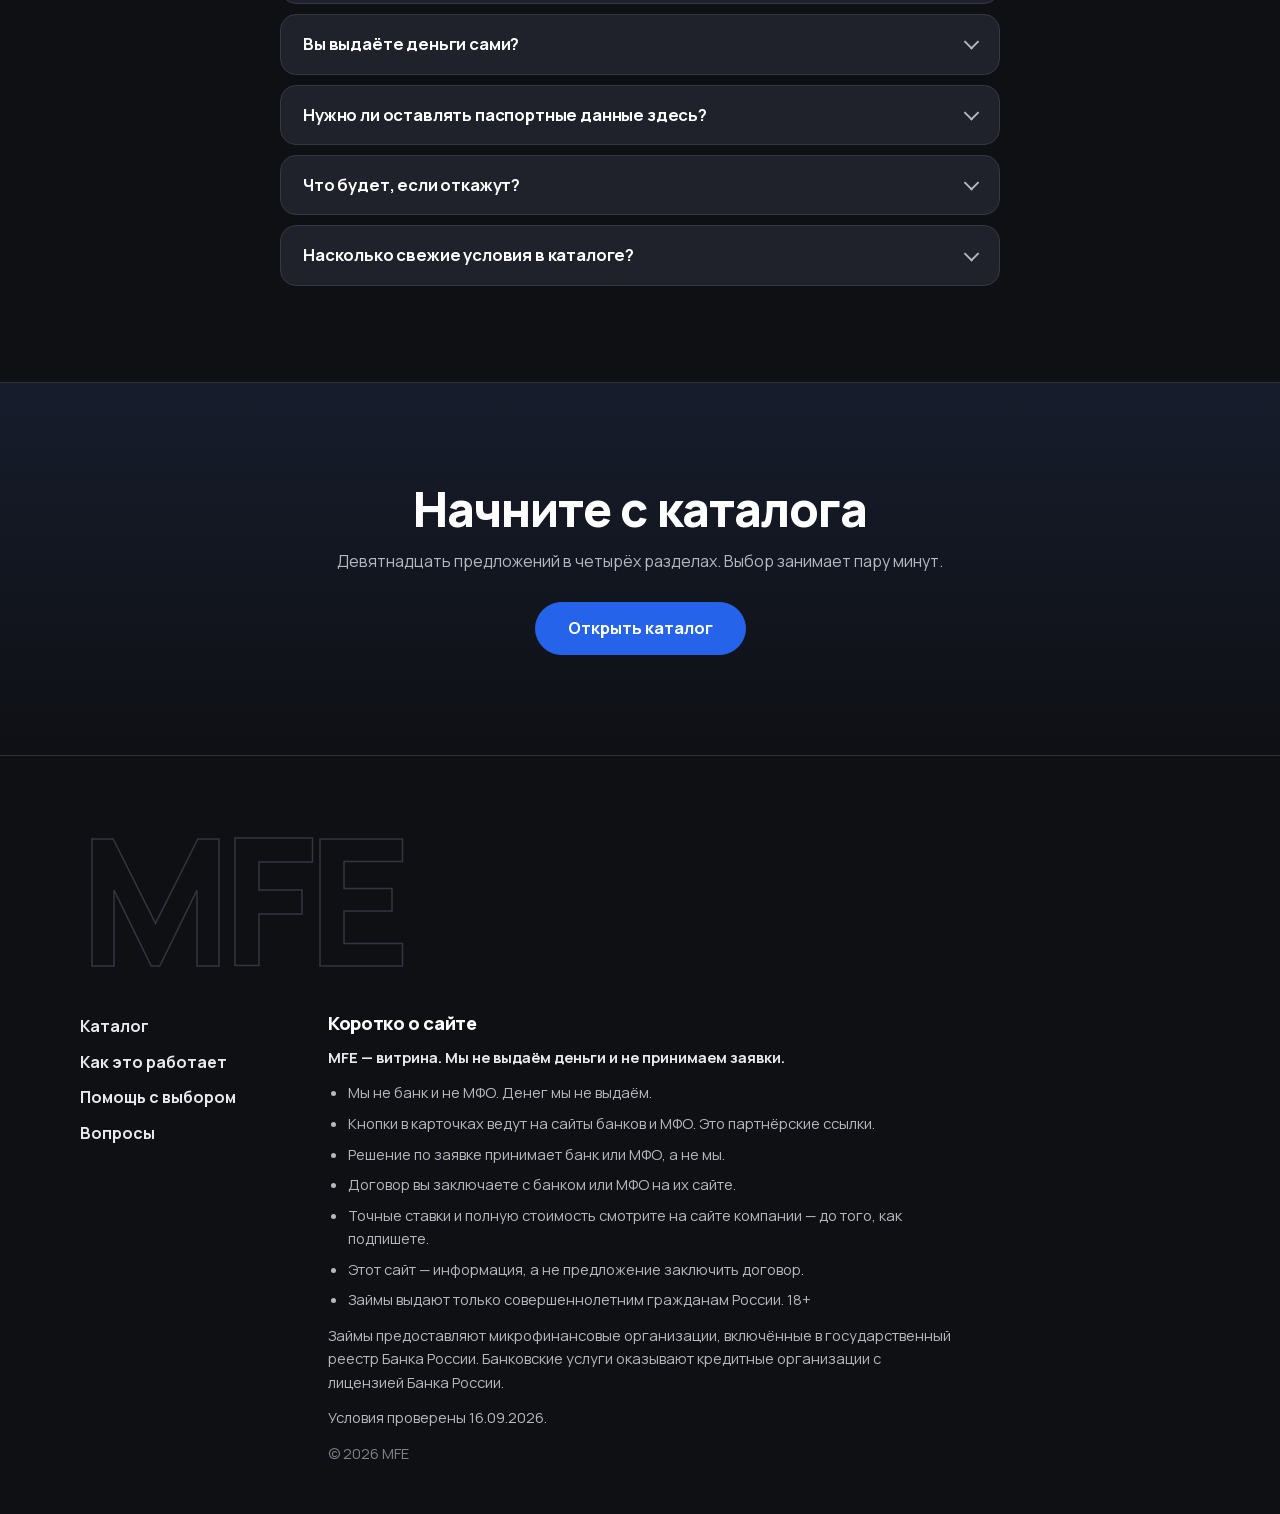
==== commit eae02781: "Первый экран: вместо «Что будет после нажатия „Оформить“» — кнопка «Написать в Telegram» Клиент попр" ====
--- a/index.html
+++ b/index.html
@@ -11,8 +11,8 @@
 <meta property="og:title" content="MFE — займы, карты и счёт для бизнеса">
 <meta property="og:description" content="Займы онлайн, дебетовые и кредитные карты, расчётный счёт для бизнеса — в одном списке.">
 <link rel="icon" href="favicon.svg" type="image/svg+xml">
-<link rel="stylesheet" href="fonts/manrope.css?v=20260916173258">
-<link rel="stylesheet" href="css/style.css?v=20260916173258">
+<link rel="stylesheet" href="fonts/manrope.css?v=20260916174702">
+<link rel="stylesheet" href="css/style.css?v=20260918165948">
 </head>
 <body>
 
@@ -78,7 +78,9 @@
 
       <div class="hero__cta">
         <a class="btn btn--blue btn--lg" href="#catalog">Смотреть продукты</a>
-        <a class="btn btn--ghost btn--lg" href="#how">Что будет после нажатия «Оформить»</a>
+        <!-- Ссылка в Telegram: адрес подставляет app.js из site.telegram,
+             пока ник в панели пуст — кнопка скрыта, как и две другие. -->
+        <a class="btn btn--ghost btn--lg" href="#" id="tg-hero" hidden>Написать в Telegram</a>
       </div>
 
       <ul class="stats" role="list" id="hero-stats"><!-- из data.js --></ul>
@@ -329,7 +331,7 @@
   </div>
 </footer>
 
-<script src="data.js?v=20260916173258"></script>
-<script src="js/app.js?v=20260916173258"></script>
+<script src="data.js?v=20260916174702"></script>
+<script src="js/app.js?v=20260918165948"></script>
 </body>
 </html>
